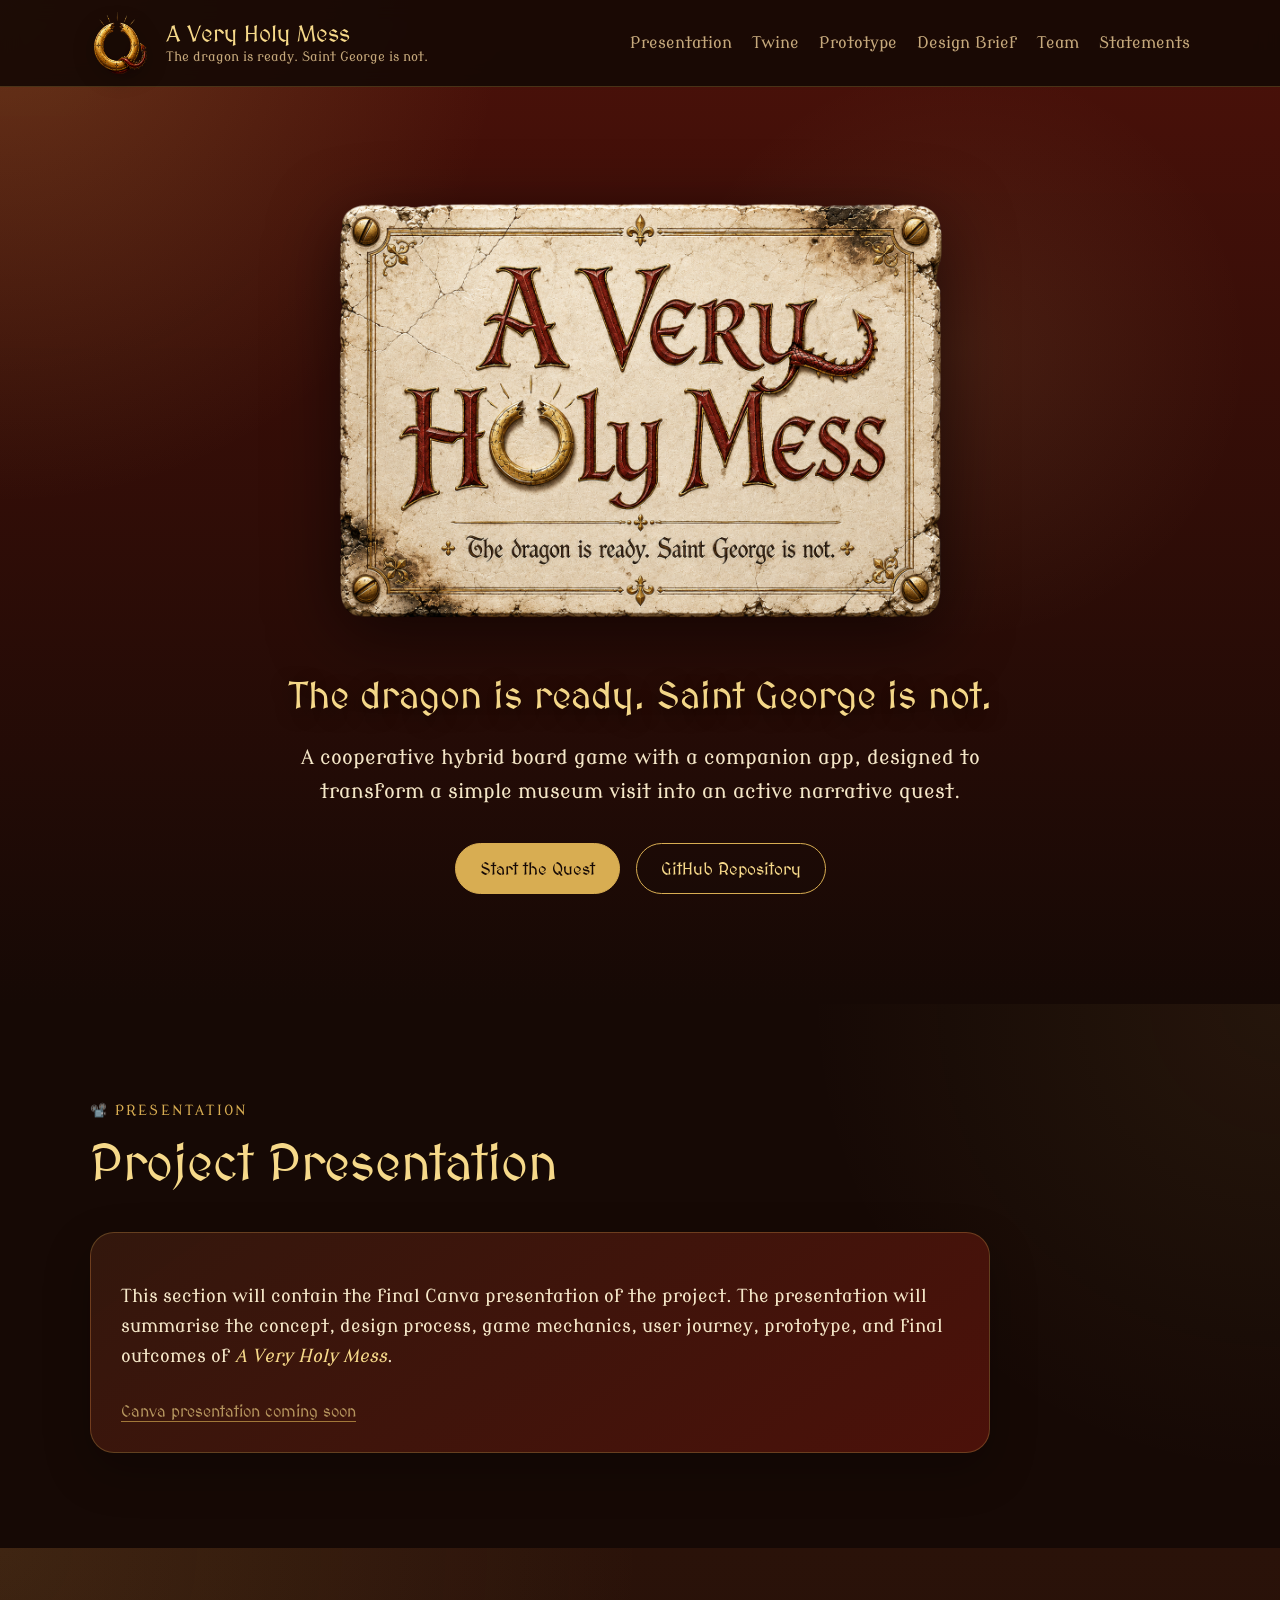
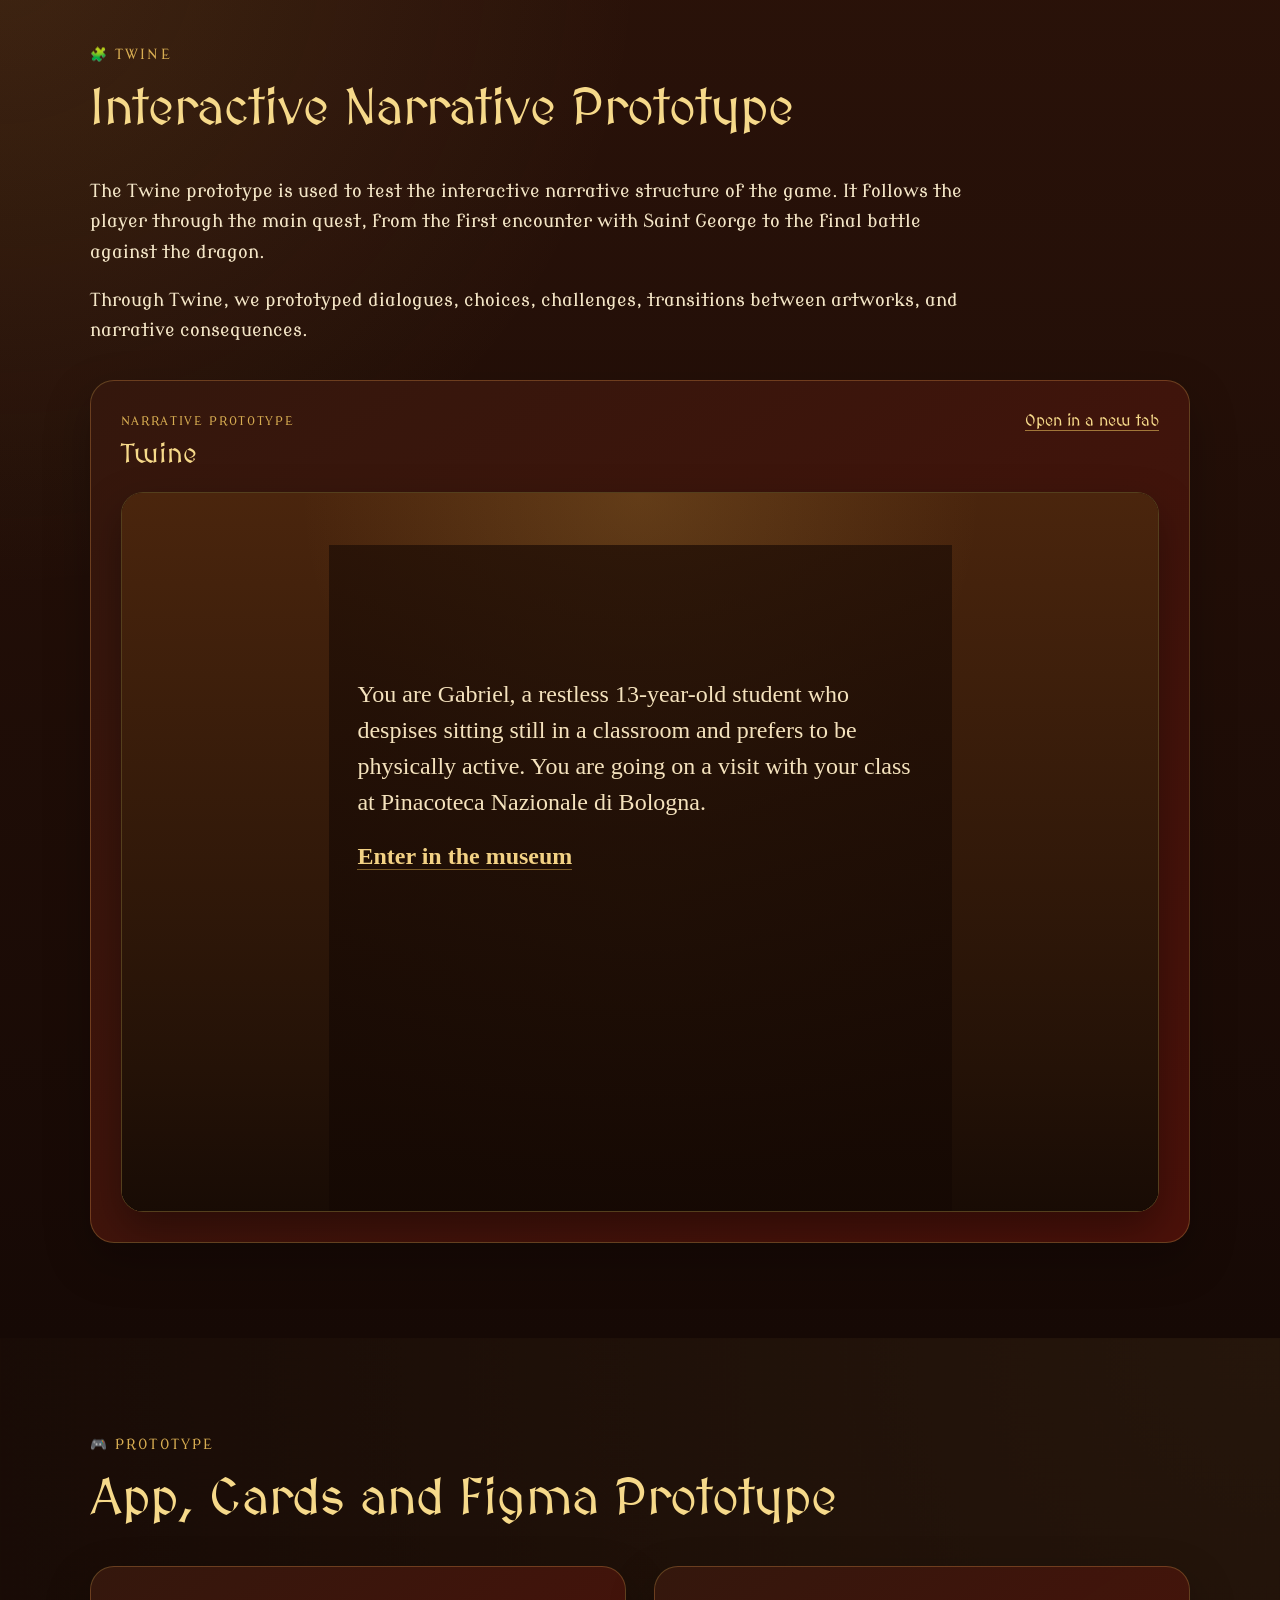
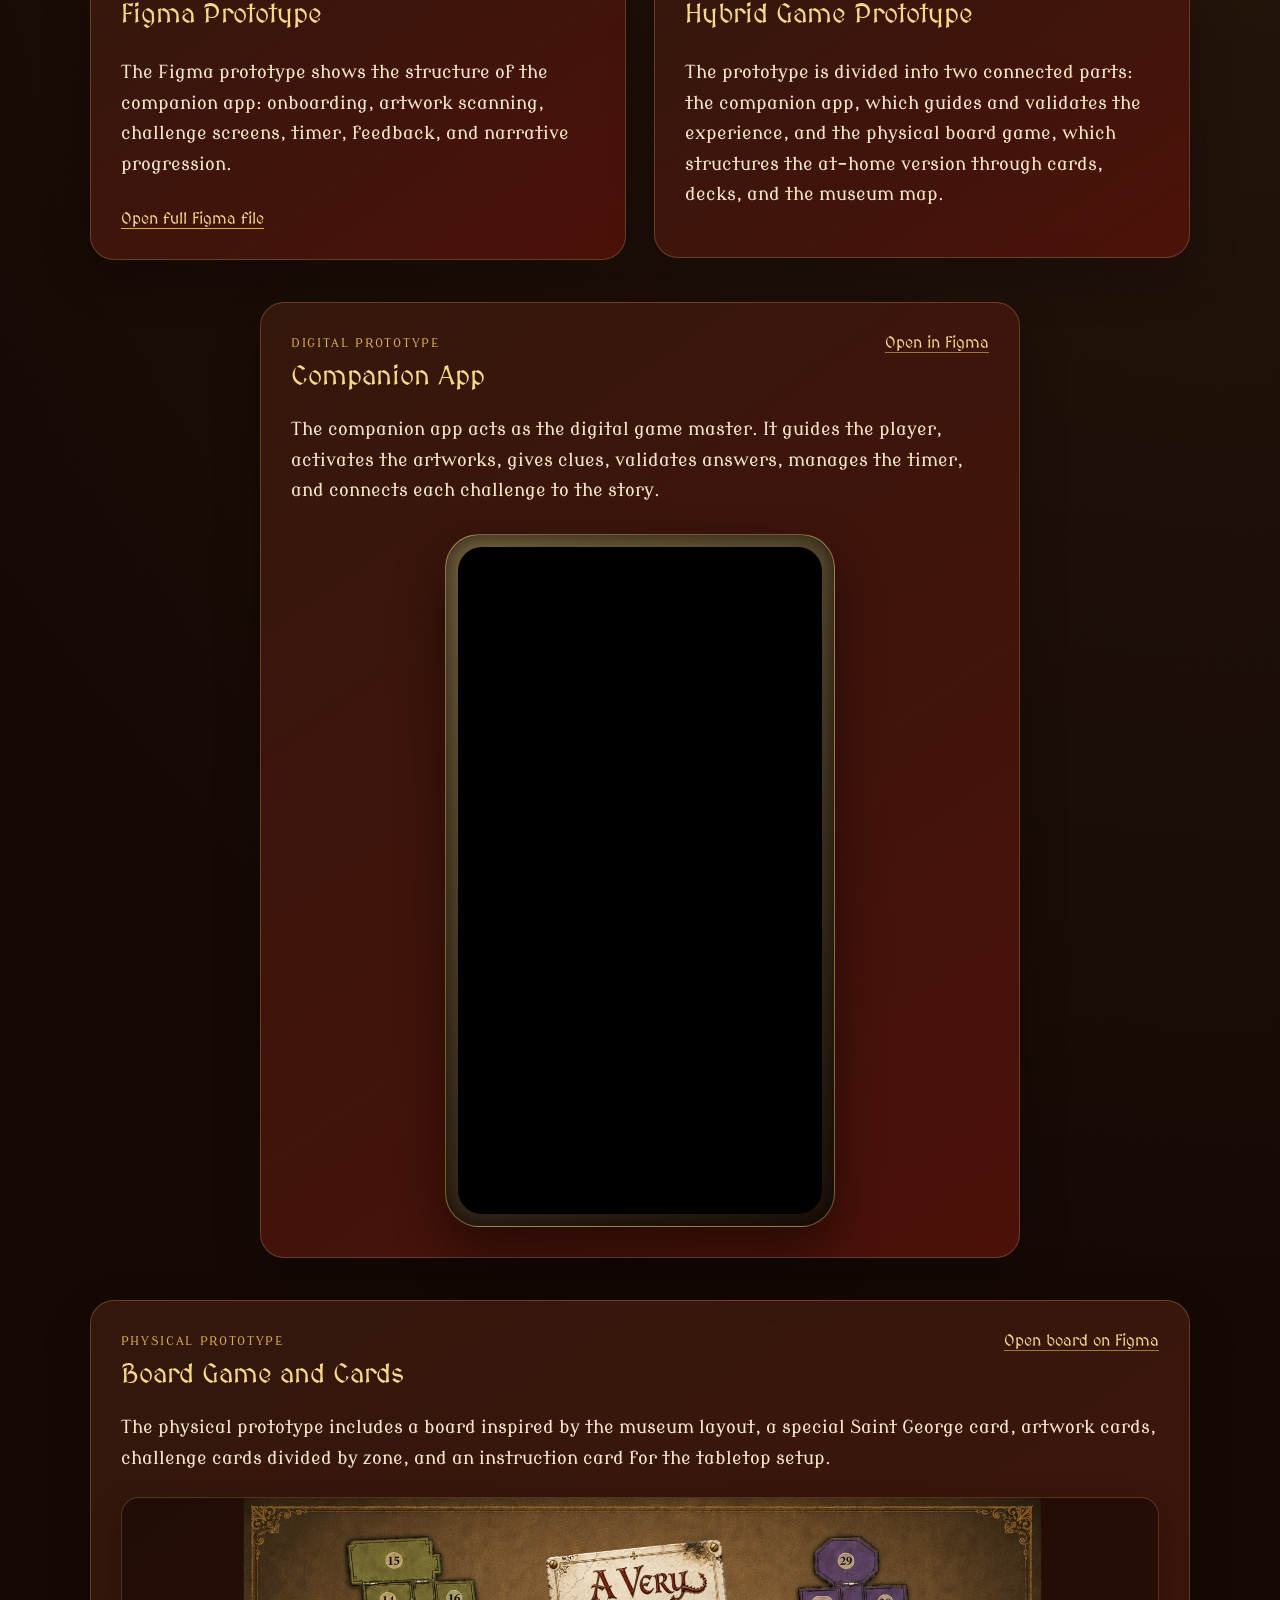
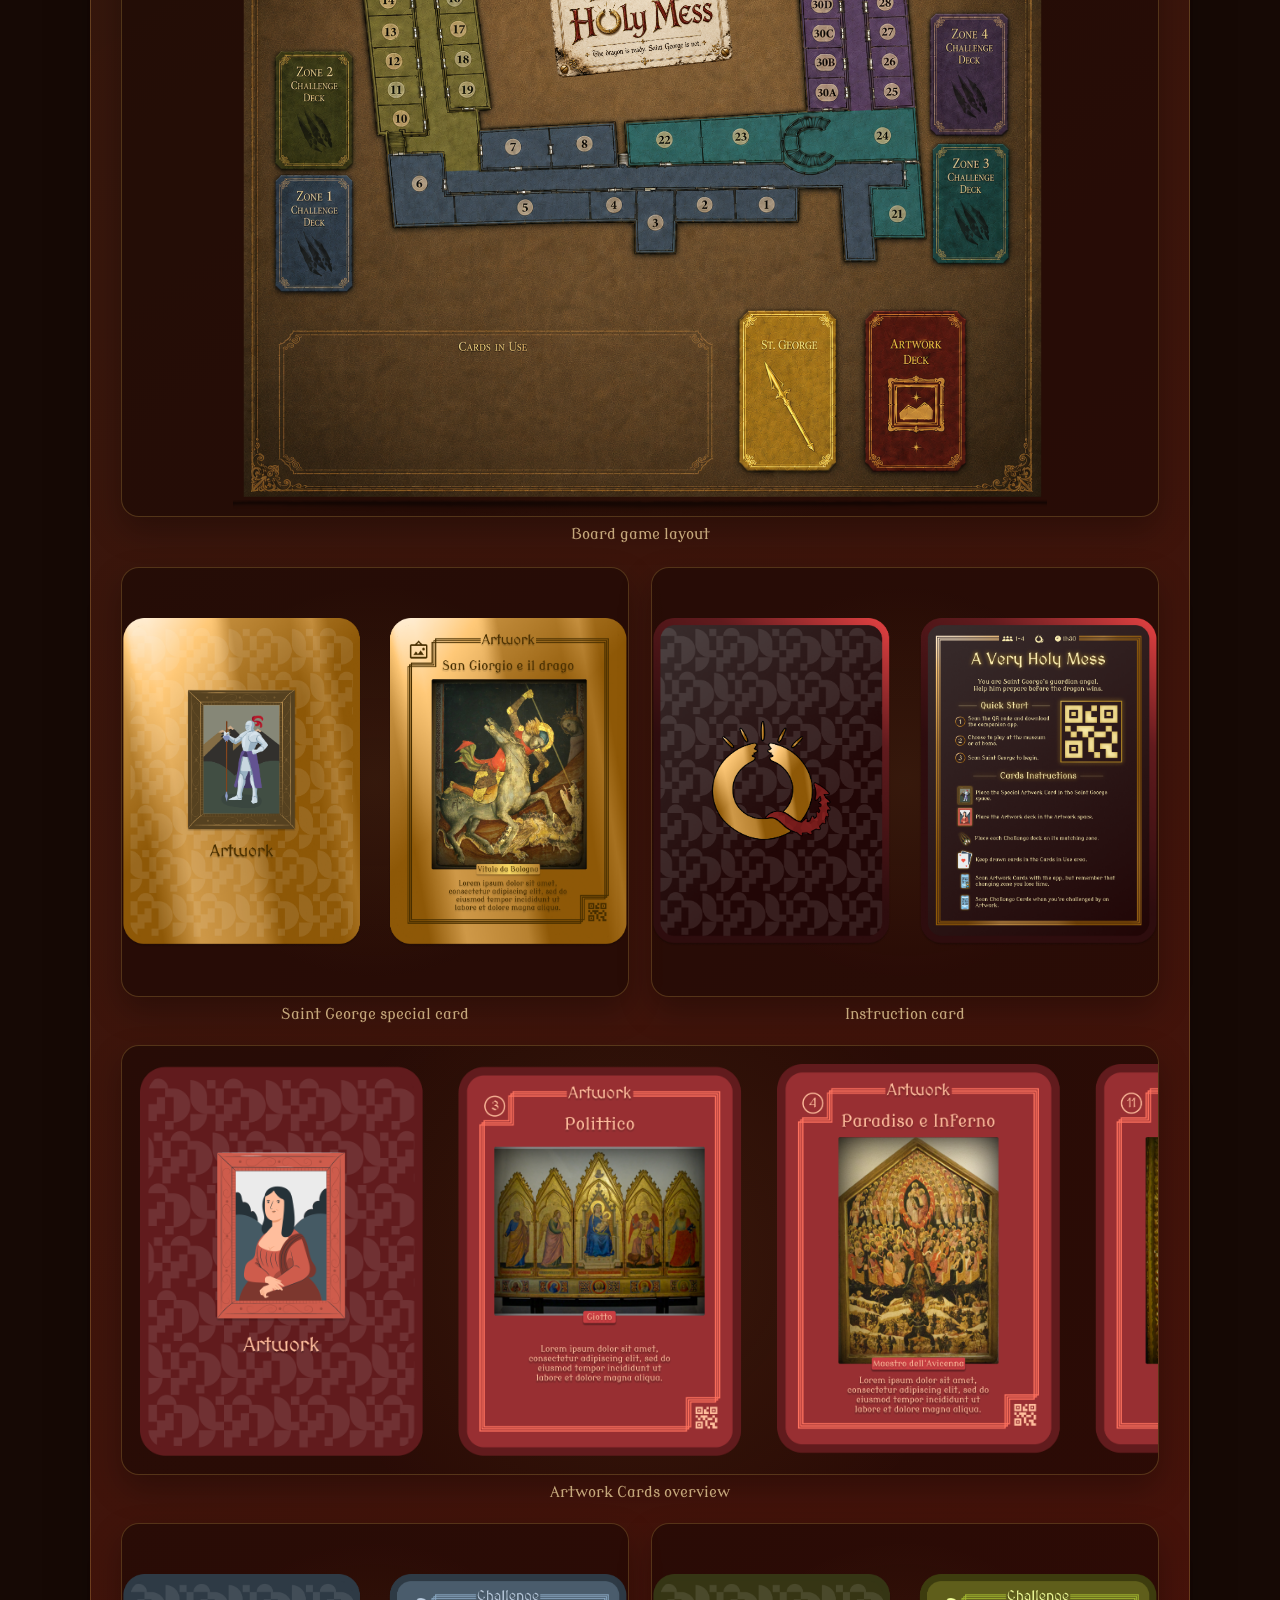
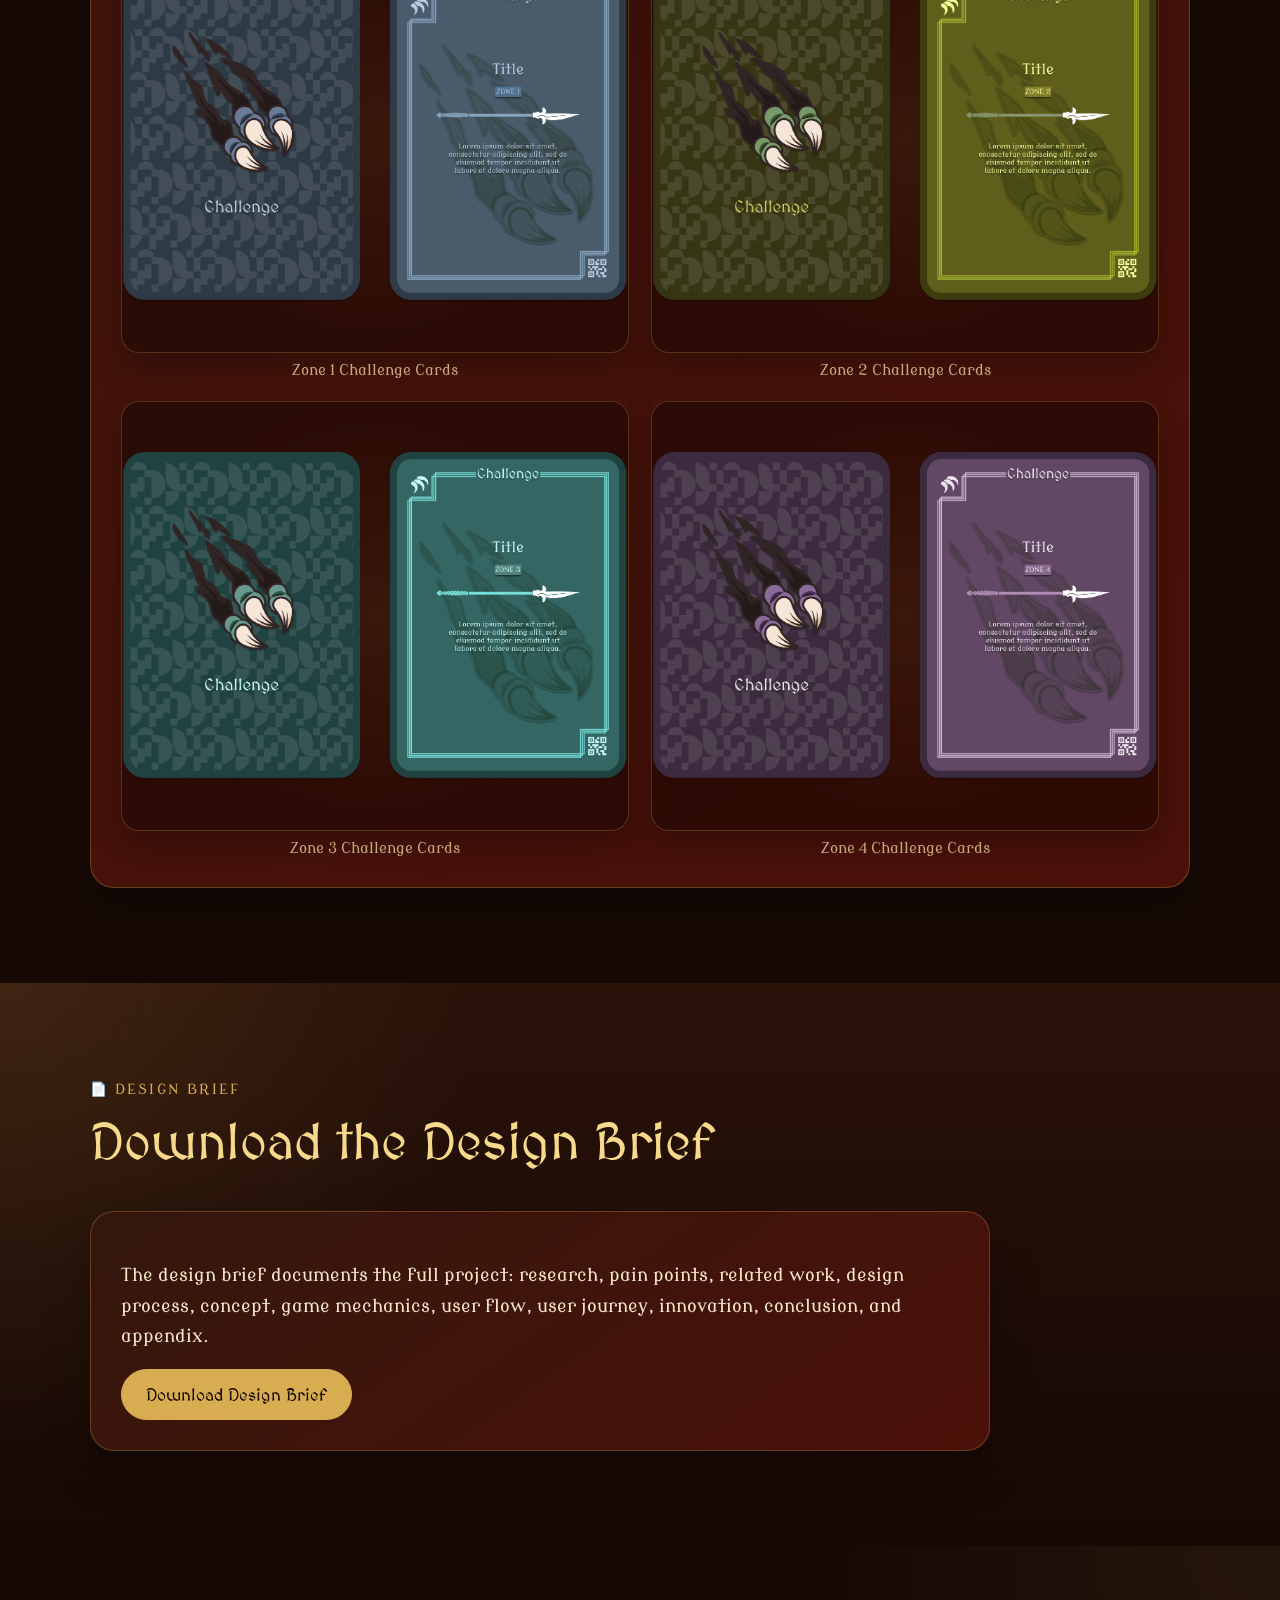
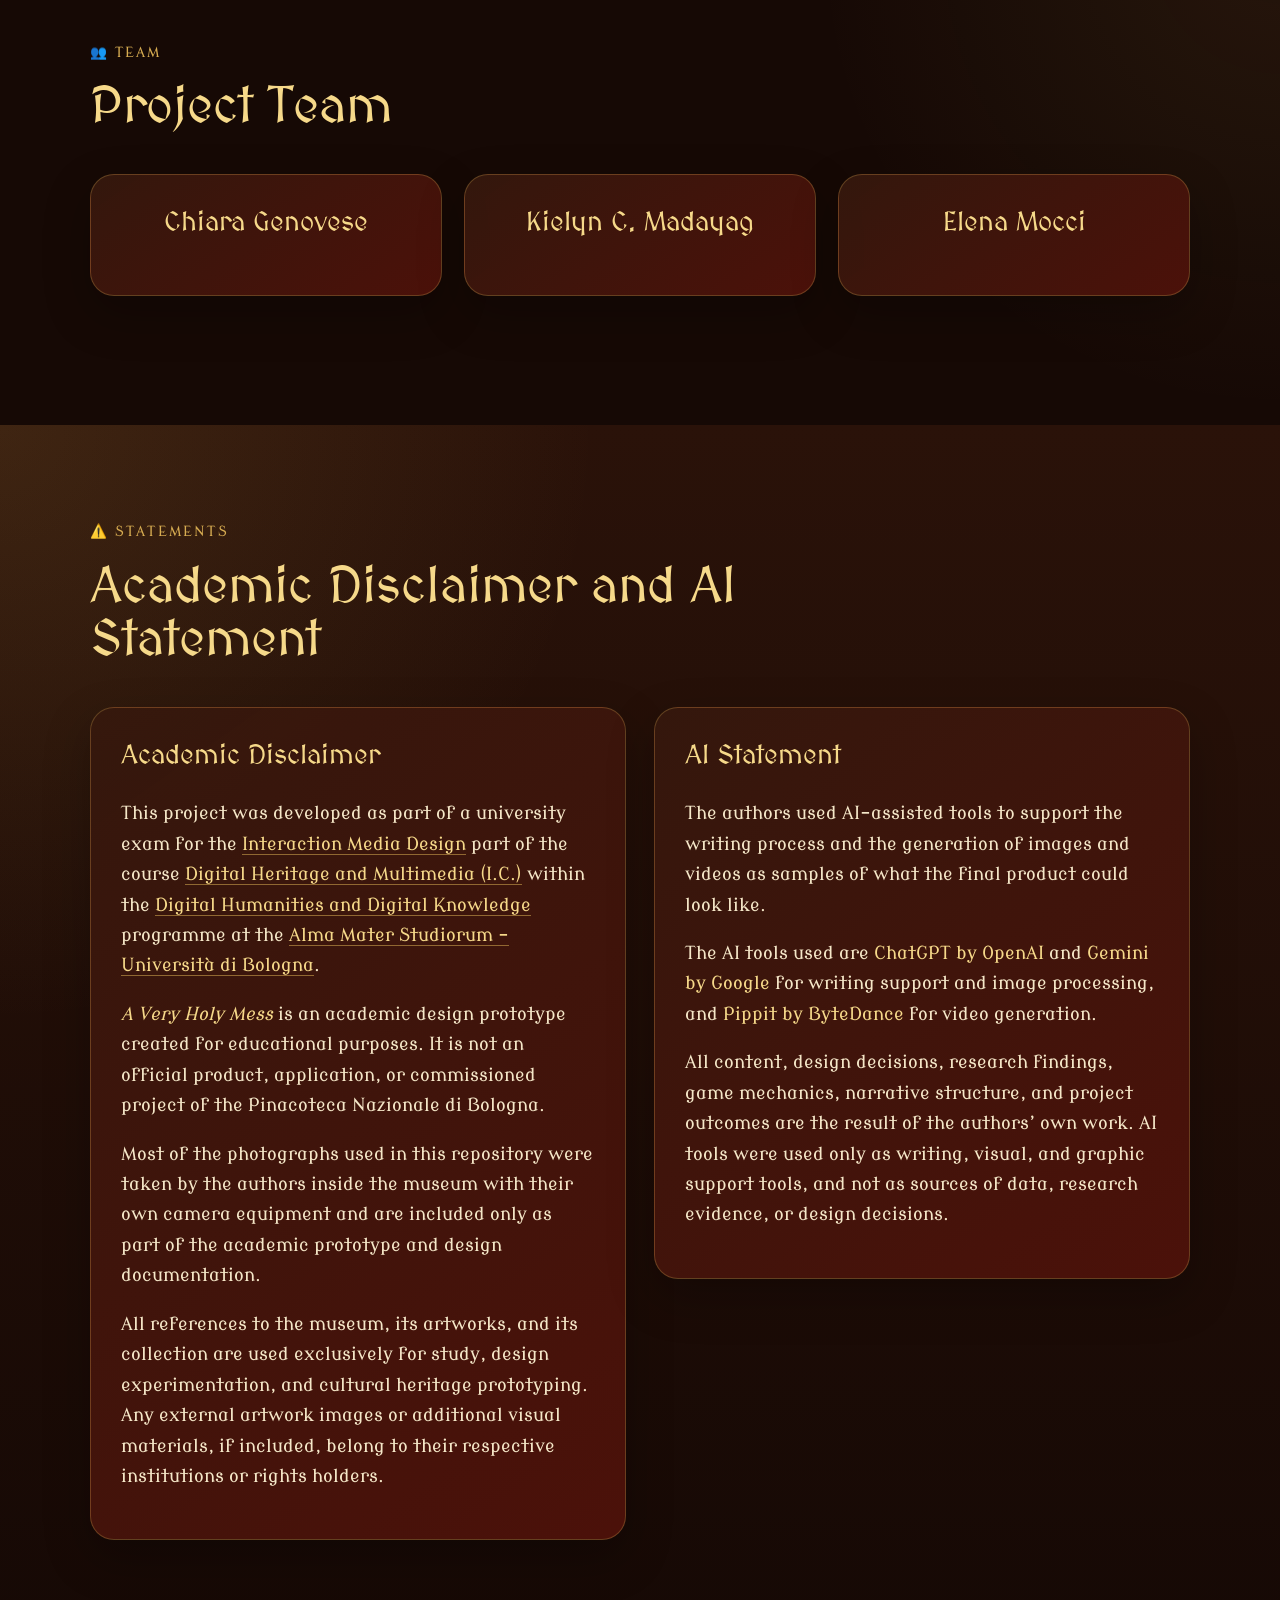
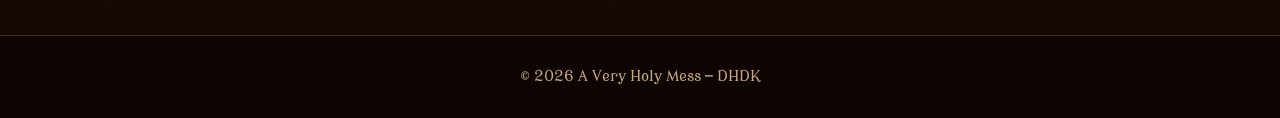
==== index.html @ b102e3c6 "changes" ====
<!DOCTYPE html>
<html lang="en">
<head>
  <meta charset="UTF-8" />
  <meta name="viewport" content="width=device-width, initial-scale=1.0" />

  <title>A Very Holy Mess</title>
  <meta
    name="description"
    content="A Very Holy Mess is a cooperative hybrid board game with a companion app for the Pinacoteca Nazionale di Bologna."
  />

  <!-- Favicon / meta icon -->
  <link rel="icon" href="assets/img/logo/favicon.svg" />
  <link rel="apple-touch-icon" href="assets/img/logo/favicon.svg" />

  <!-- Google Fonts -->
  <link rel="preconnect" href="https://fonts.googleapis.com" />
  <link rel="preconnect" href="https://fonts.gstatic.com" crossorigin />
  <link
    href="https://fonts.googleapis.com/css2?family=MedievalSharp&family=Modern+Antiqua&display=swap"
    rel="stylesheet"
  />

  <!-- CSS -->
  <link rel="stylesheet" href="assets/style.css" />
</head>

<body>
  <header class="navbar">
    <a href="#home" class="logo-link" aria-label="A Very Holy Mess home">
      <img
        src="assets/img/logo/favicon.svg"
        alt="A Very Holy Mess logo"
        class="navbar-logo-img"
      />

      <div class="logo-text">
        <span class="logo-title">A Very Holy Mess</span>
        <span class="logo-subtitle">The dragon is ready. Saint George is not.</span>
      </div>
    </a>

    <nav aria-label="Main navigation">
      <a href="#presentation">Presentation</a>
      <a href="#twine">Twine</a>
      <a href="#prototype">Prototype</a>
      <a href="#brief">Design Brief</a>
      <a href="#team">Team</a>
      <a href="#statements">Statements</a>
    </nav>
  </header>

  <main>
    <!-- HOME -->
    <section id="home" class="hero">
      <div class="hero-content">
        <h1 class="sr-only">A Very Holy Mess</h1>

        <img
          src="assets/img/logo/logo.svg"
          alt="A Very Holy Mess"
          class="hero-title-img"
        />

        <p class="hero-tagline">The dragon is ready. Saint George is not.</p>

        <p class="hero-description">
          A cooperative hybrid board game with a companion app, designed to transform
          a simple museum visit into an active narrative quest.
        </p>

        <div class="buttons">
          <a href="#presentation" class="button primary">Start the Quest</a>

          <a
            href="https://github.com/elemocc/A_Very_Holy_Mess"
            class="button secondary"
            target="_blank"
            rel="noopener noreferrer"
          >
            GitHub Repository
          </a>
        </div>
      </div>
    </section>

    <!-- PRESENTATION -->
    <section id="presentation" class="section">
      <div class="section-header">
        <p class="eyebrow">📽️ Presentation</p>
        <h2>Project Presentation</h2>
      </div>

      <div class="content-card large-card">
        <p>
          This section will contain the final Canva presentation of the project.
          The presentation will summarise the concept, design process, game mechanics,
          user journey, prototype, and final outcomes of <em>A Very Holy Mess</em>.
        </p>

        <a href="#" class="text-link disabled-link">
          Canva presentation coming soon
        </a>
      </div>
    </section>

    <!-- TWINE -->
    <section id="twine" class="section dark">
      <div class="section-header">
        <p class="eyebrow">🧩 Twine</p>
        <h2>Interactive Narrative Prototype</h2>
      </div>

      <div class="twine-intro">
        <p>
          The Twine prototype is used to test the interactive narrative structure
          of the game. It follows the player through the main quest, from the first
          encounter with Saint George to the final battle against the dragon.
        </p>

        <p>
          Through Twine, we prototyped dialogues, choices, challenges, transitions
          between artworks, and narrative consequences.
        </p>
      </div>

      <div class="content-card twine-preview-card">
        <div class="card-heading-row">
          <div>
            <p class="mini-label">Narrative prototype</p>
            <h3>Twine</h3>
          </div>

          <a
            href="twine/A%20Very%20Holy%20Mess.html"
            class="small-link"
            target="_blank"
            rel="noopener noreferrer"
          >
            Open in a new tab
          </a>
        </div>

        <div class="twine-frame">
          <iframe
            src="twine/A%20Very%20Holy%20Mess.html"
            title="A Very Holy Mess Twine prototype"
            loading="lazy"
          ></iframe>
        </div>
      </div>
    </section>

    <!-- PROTOTYPE -->
    <section id="prototype" class="section">
      <div class="section-header">
        <p class="eyebrow">🎮 Prototype</p>
        <h2>App, Cards and Figma Prototype</h2>
      </div>

      <div class="two-columns">
        <div class="content-card">
          <h3>Figma Prototype</h3>
          <p>
            The Figma prototype shows the structure of the companion app:
            onboarding, artwork scanning, challenge screens, timer, feedback, and
            narrative progression.
          </p>

          <a
            href="https://www.figma.com/design/aRE7YaU0RzDo039iRQk3bC/A-Very-Holy-Mess?node-id=4004-191&t=Hj4BrqSjDbsFIJf4-1"
            class="text-link"
            target="_blank"
            rel="noopener noreferrer"
          >
            Open full Figma file
          </a>
        </div>

        <div class="content-card">
          <h3>Hybrid Game Prototype</h3>
          <p>
            The prototype is divided into two connected parts: the companion app,
            which guides and validates the experience, and the physical board game,
            which structures the at-home version through cards, decks, and the museum map.
          </p>
        </div>
      </div>

      <div class="prototype-showcase">
        <!-- APP PROTOTYPE -->
        <article class="content-card figma-card app-prototype-card prototype-block">
          <div class="card-heading-row">
            <div>
              <p class="mini-label">Digital prototype</p>
              <h3>Companion App</h3>
            </div>

            <a
              href="https://www.figma.com/proto/aRE7YaU0RzDo039iRQk3bC/A-Very-Holy-Mess?node-id=16-4873&p=f&viewport=-105%2C471%2C0.11&scaling=scale-down&content-scaling=fixed&starting-point-node-id=16%3A4873&page-id=0%3A1"
              class="small-link"
              target="_blank"
              rel="noopener noreferrer"
            >
              Open in Figma
            </a>
          </div>

          <p>
            The companion app acts as the digital game master. It guides the player,
            activates the artworks, gives clues, validates answers, manages the timer,
            and connects each challenge to the story.
          </p>

          <div class="figma-phone-frame">
            <iframe
              src="https://embed.figma.com/proto/aRE7YaU0RzDo039iRQk3bC/A-Very-Holy-Mess?node-id=16-4873&p=f&viewport=-105%2C471%2C0.11&scaling=scale-down&content-scaling=fixed&starting-point-node-id=16%3A4873&page-id=0%3A1&embed-host=share"
              title="A Very Holy Mess companion app prototype"
              allowfullscreen
              loading="lazy"
            ></iframe>
          </div>
        </article>

        <!-- PHYSICAL PROTOTYPE -->
        <article class="content-card cards-showcase-card prototype-block">
          <div class="card-heading-row">
            <div>
              <p class="mini-label">Physical prototype</p>
              <h3>Board Game and Cards</h3>
            </div>

            <a
              href="https://www.figma.com/design/aRE7YaU0RzDo039iRQk3bC/A-Very-Holy-Mess?node-id=4004-191&t=Hj4BrqSjDbsFIJf4-1"
              class="small-link"
              target="_blank"
              rel="noopener noreferrer"
            >
              Open board on Figma
            </a>
          </div>

          <p>
            The physical prototype includes a board inspired by the museum layout,
            a special Saint George card, artwork cards, challenge cards divided by zone,
            and an instruction card for the tabletop setup.
          </p>

          <div class="cards-gallery">
            <figure class="board-preview">
              <img
                src="assets/img/prototype/Board.png"
                alt="A Very Holy Mess board game layout"
              />
              <figcaption>Board game layout</figcaption>
            </figure>

            <div class="prototype-card-grid">
              <figure class="prototype-card-item">
                <div class="prototype-card-frame">
                  <img
                    src="assets/img/prototype/st-george-card.png"
                    alt="Saint George special card"
                  />
                </div>
                <figcaption>Saint George special card</figcaption>
              </figure>

              <figure class="prototype-card-item">
                <div class="prototype-card-frame">
                  <img
                    src="assets/img/prototype/instructions-card.png"
                    alt="Instruction card"
                  />
                </div>
                <figcaption>Instruction card</figcaption>
              </figure>

              <figure class="prototype-card-item prototype-card-item-wide">
                <div class="prototype-card-frame prototype-card-frame-scroll">
                  <img
                    src="assets/img/prototype/artwork-cards.png"
                    alt="Artwork cards overview"
                  />
                </div>
                <figcaption>Artwork Cards overview</figcaption>
              </figure>

              <figure class="prototype-card-item">
                <div class="prototype-card-frame">
                  <img
                    src="assets/img/prototype/challenge-cards-zone-1.png"
                    alt="Zone 1 challenge cards"
                  />
                </div>
                <figcaption>Zone 1 Challenge Cards</figcaption>
              </figure>

              <figure class="prototype-card-item">
                <div class="prototype-card-frame">
                  <img
                    src="assets/img/prototype/challenge-cards-zone-2.png"
                    alt="Zone 2 challenge cards"
                  />
                </div>
                <figcaption>Zone 2 Challenge Cards</figcaption>
              </figure>

              <figure class="prototype-card-item">
                <div class="prototype-card-frame">
                  <img
                    src="assets/img/prototype/challenge-cards-zone-3.png"
                    alt="Zone 3 challenge cards"
                  />
                </div>
                <figcaption>Zone 3 Challenge Cards</figcaption>
              </figure>

              <figure class="prototype-card-item">
                <div class="prototype-card-frame">
                  <img
                    src="assets/img/prototype/challenge-cards-zone-4.png"
                    alt="Zone 4 challenge cards"
                  />
                </div>
                <figcaption>Zone 4 Challenge Cards</figcaption>
              </figure>
            </div>
          </div>
        </article>
      </div>
    </section>

    <!-- DESIGN BRIEF -->
    <section id="brief" class="section dark">
      <div class="section-header">
        <p class="eyebrow">📄 Design Brief</p>
        <h2>Download the Design Brief</h2>
      </div>

      <div class="content-card large-card">
        <p>
          The design brief documents the full project: research, pain points, related work,
          design process, concept, game mechanics, user flow, user journey, innovation,
          conclusion, and appendix.
        </p>

        <a
          href="assets/DesignBrief_Paper_Exam.pdf"
          class="button primary"
          download
        >
          Download Design Brief
        </a>
      </div>
    </section>

    <!-- TEAM -->
    <section id="team" class="section">
      <div class="section-header">
        <p class="eyebrow">👥 Team</p>
        <h2>Project Team</h2>
      </div>

      <div class="team-grid">
        <article class="team-card">
          <h3>Chiara Genovese</h3>
        </article>

        <article class="team-card">
          <h3>Kielyn C. Madayag</h3>
        </article>

        <article class="team-card">
          <h3>Elena Mocci</h3>
        </article>
      </div>
    </section>

    <!-- AI STATEMENT + DISCLAIMER -->
    <section id="statements" class="section dark">
      <div class="section-header">
        <p class="eyebrow">⚠️ Statements</p>
        <h2>Academic Disclaimer and AI Statement</h2>
      </div>

      <div class="two-columns">
        <div class="content-card">
          <h3>Academic Disclaimer</h3>

          <p>
            This project was developed as part of a university exam for the
            <a href="https://www.unibo.it/it/studiare/insegnamenti-competenze-trasversali-moocs/insegnamenti/insegnamento/2025/533993" target="_blank" rel="noopener noreferrer">Interaction Media Design</a>
            part of the course
            <a href="https://www.unibo.it/en/study/course-units-transferable-skills-moocs/course-unit-catalogue?codiceMateria=B5059&annoAccademico=2025&codiceCorso=6736&single=True&search=True" target="_blank" rel="noopener noreferrer">Digital Heritage and Multimedia (I.C.)</a>
            within the
            <a href="https://corsi.unibo.it/2cycle/DigitalHumanitiesKnowledge/index.html" target="_blank" rel="noopener noreferrer">Digital Humanities and Digital Knowledge</a>
            programme at the
            <a href="https://www.unibo.it/it" target="_blank" rel="noopener noreferrer">Alma Mater Studiorum – Università di Bologna</a>.
          </p>

          <p>
            <em>A Very Holy Mess</em> is an academic design prototype created for
            educational purposes. It is not an official product, application,
            or commissioned project of the Pinacoteca Nazionale di Bologna.
          </p>

          <p>
            Most of the photographs used in this repository were taken by the authors
            inside the museum with their own camera equipment and are included only as
            part of the academic prototype and design documentation.
          </p>

          <p>
            All references to the museum, its artworks, and its collection are used
            exclusively for study, design experimentation, and cultural heritage
            prototyping. Any external artwork images or additional visual materials,
            if included, belong to their respective institutions or rights holders.
          </p>
        </div>

        <div class="content-card">
          <h3>AI Statement</h3>

          <p>
            The authors used AI-assisted tools to support the writing process and the
            generation of images and videos as samples of what the final product could
            look like.
          </p>

          <p>
            The AI tools used are <strong>ChatGPT by OpenAI</strong> and
            <strong>Gemini by Google</strong> for writing support and image processing,
            and <strong>Pippit by ByteDance</strong> for video generation.
          </p>

          <p>
            All content, design decisions, research findings, game mechanics, narrative
            structure, and project outcomes are the result of the authors’ own work.
            AI tools were used only as writing, visual, and graphic support tools, and
            not as sources of data, research evidence, or design decisions.
          </p>
        </div>
      </div>
    </section>
  </main>

  <footer>
    <p>
      © 2026 A Very Holy Mess — DHDK
    </p>
  </footer>
</body>
</html>
---- assets/style.css ----
:root {
  --bg-dark: #160905;
  --bg-mid: #2a1209;
  --bg-card: #35180d;
  --red-dark: #4f120a;
  --gold: #d8ad52;
  --gold-light: #f6d98a;
  --cream: #f5e7c8;
  --muted: #c6a97c;

  --font-title: "MedievalSharp", Georgia, serif;
  --font-body: "Modern Antiqua", Georgia, serif;
}

* {
  box-sizing: border-box;
}

html {
  scroll-behavior: smooth;
  scroll-padding-top: 110px;
}

body {
  margin: 0;
  background: var(--bg-dark);
  color: var(--cream);
  font-family: var(--font-body);
}

body::before {
  content: "";
  position: fixed;
  inset: 0;
  pointer-events: none;
  z-index: -1;
  background:
    radial-gradient(circle at top left, rgba(216, 173, 82, 0.12), transparent 32%),
    radial-gradient(circle at bottom right, rgba(79, 18, 10, 0.45), transparent 38%),
    var(--bg-dark);
}

a {
  color: inherit;
}

img {
  max-width: 100%;
}

::selection {
  background: var(--gold);
  color: var(--bg-dark);
}

/* ACCESSIBILITY */

.sr-only {
  position: absolute;
  width: 1px;
  height: 1px;
  padding: 0;
  margin: -1px;
  overflow: hidden;
  clip: rect(0, 0, 0, 0);
  white-space: nowrap;
  border: 0;
}

/* HEADER */

.navbar {
  position: fixed;
  top: 0;
  z-index: 100;
  width: 100%;
  padding: 12px 7%;
  display: flex;
  align-items: center;
  justify-content: space-between;
  gap: 28px;
  background: rgba(22, 9, 5, 0.92);
  backdrop-filter: blur(10px);
  border-bottom: 1px solid rgba(216, 173, 82, 0.25);
}

.logo-link {
  display: flex;
  align-items: center;
  gap: 14px;
  text-decoration: none;
  color: var(--gold-light);
  min-width: 0;
}

.navbar-logo-img {
  width: 62px;
  height: 62px;
  object-fit: contain;
  flex-shrink: 0;
  filter: drop-shadow(0 4px 10px rgba(0, 0, 0, 0.35));
}

.logo-text {
  display: flex;
  flex-direction: column;
  line-height: 1.05;
  min-width: 0;
}

.logo-title {
  font-family: var(--font-title);
  font-size: 1.45rem;
  color: var(--gold-light);
  white-space: nowrap;
}

.logo-subtitle {
  font-family: var(--font-body);
  font-size: 0.82rem;
  color: var(--muted);
  margin-top: 3px;
  white-space: nowrap;
}

nav {
  display: flex;
  align-items: center;
  gap: 20px;
  flex-wrap: wrap;
  justify-content: flex-end;
}

nav a {
  color: var(--muted);
  text-decoration: none;
  font-size: 1rem;
  transition: color 0.2s ease, text-shadow 0.2s ease;
}

nav a:hover {
  color: var(--gold-light);
  text-shadow: 0 0 10px rgba(246, 217, 138, 0.35);
}

/* HERO */

.hero {
  min-height: 100vh;
  padding: 165px 7% 110px;
  display: flex;
  align-items: center;
  justify-content: center;
  text-align: center;
  background:
    radial-gradient(circle at top left, rgba(216, 173, 82, 0.22), transparent 31%),
    radial-gradient(circle at 75% 35%, rgba(246, 217, 138, 0.08), transparent 25%),
    linear-gradient(180deg, rgba(79, 18, 10, 0.95), rgba(22, 9, 5, 1));
}

.hero-content {
  width: 100%;
  max-width: 1100px;
  margin: 0 auto;
  text-align: center;
}

.hero-title-img {
  display: block;
  width: min(650px, 100%);
  height: auto;
  margin: 0 auto 22px;
  filter: drop-shadow(0 16px 34px rgba(0, 0, 0, 0.55));
}

.hero-tagline {
  max-width: 1100px;
  margin: 0 auto 24px;
  font-family: var(--font-title);
  color: var(--gold-light);
  font-size: clamp(1.6rem, 3vw, 2.65rem);
  line-height: 1.1;
  text-align: center;
  text-wrap: balance;
  text-shadow: 0 5px 18px rgba(0, 0, 0, 0.55);
}

.hero-description {
  max-width: 760px;
  margin-left: auto;
  margin-right: auto;
  font-size: 1.25rem;
  text-align: center;
}

/* TYPOGRAPHY */

.eyebrow {
  margin: 0 0 14px;
  color: var(--gold);
  text-transform: uppercase;
  letter-spacing: 0.16em;
  font-size: 0.85rem;
  font-family: var(--font-body);
}

h1,
h2,
h3 {
  font-family: var(--font-title);
  color: var(--gold-light);
  font-weight: normal;
}

h2 {
  margin: 14px 0 24px;
  font-size: clamp(2rem, 4vw, 3.4rem);
  line-height: 1.05;
}

h3 {
  margin-top: 0;
  font-size: 1.7rem;
}

p {
  font-size: 1.12rem;
  line-height: 1.7;
}

strong {
  color: var(--gold-light);
  font-weight: normal;
}

em {
  color: var(--gold-light);
}

/* LINKS */

.text-link {
  display: inline-block;
  margin-top: 12px;
  color: var(--gold-light);
  font-family: var(--font-title);
  text-decoration: none;
  border-bottom: 1px solid var(--gold);
}

.text-link:hover {
  color: white;
}

.disabled-link {
  opacity: 0.65;
  cursor: not-allowed;
}

/* BUTTONS */

.buttons {
  display: flex;
  flex-wrap: wrap;
  justify-content: center;
  gap: 16px;
  margin-top: 34px;
}

.button {
  display: inline-block;
  padding: 14px 24px;
  border-radius: 999px;
  border: 1px solid var(--gold);
  text-decoration: none;
  font-family: var(--font-title);
  font-size: 1.05rem;
  transition: transform 0.2s ease, box-shadow 0.2s ease, background 0.2s ease;
}

.button.primary {
  background: var(--gold);
  color: #160905;
}

.button.secondary {
  color: var(--gold-light);
  background: rgba(22, 9, 5, 0.25);
}

.button:hover {
  transform: translateY(-2px);
  box-shadow: 0 10px 25px rgba(0, 0, 0, 0.35);
}

.button.primary:hover {
  background: var(--gold-light);
}

/* SECTIONS */

.section {
  padding: 95px 7%;
  background:
    radial-gradient(circle at top right, rgba(216, 173, 82, 0.08), transparent 34%),
    var(--bg-dark);
}

.section.dark {
  background:
    radial-gradient(circle at top left, rgba(216, 173, 82, 0.12), transparent 34%),
    linear-gradient(180deg, var(--bg-mid), var(--bg-dark));
}

.section-header {
  max-width: 850px;
  margin-bottom: 42px;
}

.two-columns {
  display: grid;
  grid-template-columns: 1fr 1fr;
  gap: 28px;
  align-items: start;
}

/* CARDS */

.content-card,
.team-card {
  background:
    linear-gradient(145deg, rgba(53, 24, 13, 0.96), rgba(79, 18, 10, 0.94));
  border: 1px solid rgba(216, 173, 82, 0.28);
  border-radius: 24px;
  padding: 30px;
  box-shadow: 0 18px 46px rgba(0, 0, 0, 0.25);
}

.large-card {
  max-width: 900px;
}

/* SHARED CARD HEADER */

.card-heading-row {
  display: flex;
  justify-content: space-between;
  gap: 20px;
  align-items: flex-start;
  margin-bottom: 22px;
}

.card-heading-row h3 {
  margin-bottom: 0;
}

.mini-label {
  margin: 0 0 6px;
  color: var(--gold);
  text-transform: uppercase;
  letter-spacing: 0.14em;
  font-size: 0.75rem;
}

.small-link {
  flex-shrink: 0;
  color: var(--gold-light);
  font-family: var(--font-title);
  text-decoration: none;
  border-bottom: 1px solid rgba(216, 173, 82, 0.65);
}

.small-link:hover {
  color: white;
}

/* TWINE EMBED */

.twine-intro {
  max-width: 900px;
  margin-bottom: 34px;
}

.twine-preview-card {
  width: 100%;
  max-width: 1180px;
  margin: 0 auto;
  overflow: hidden;
}

.twine-frame {
  width: 100%;
  height: 720px;
  margin-top: 22px;
  overflow: hidden;
  border-radius: 22px;
  border: 1px solid rgba(216, 173, 82, 0.35);
  background: #0e0402;
  box-shadow:
    0 18px 42px rgba(0, 0, 0, 0.35),
    inset 0 0 28px rgba(0, 0, 0, 0.65);
}

.twine-frame iframe {
  width: 100%;
  height: 100%;
  display: block;
  border: 0;
  background: #000;
}

/* PROTOTYPE SHOWCASE */

.prototype-showcase {
  display: grid;
  gap: 42px;
  margin-top: 42px;
}

.prototype-block {
  width: 100%;
}

.app-prototype-card {
  max-width: 760px;
  margin: 0 auto;
}

.cards-showcase-card {
  max-width: 1180px;
  margin: 0 auto;
}

/* FIGMA APP EMBED */

.figma-phone-frame {
  width: min(100%, 390px);
  aspect-ratio: 9 / 16;
  margin: 28px auto 0;
  padding: 12px;
  border-radius: 34px;
  background:
    linear-gradient(145deg, rgba(246, 217, 138, 0.45), rgba(216, 173, 82, 0.08)),
    #0e0402;
  border: 1px solid rgba(216, 173, 82, 0.45);
  box-shadow:
    0 22px 50px rgba(0, 0, 0, 0.45),
    inset 0 0 22px rgba(0, 0, 0, 0.7);
}

.figma-phone-frame iframe {
  width: 100%;
  height: 100%;
  display: block;
  border: 0;
  border-radius: 24px;
  background: #000;
}

/* PHYSICAL PROTOTYPE GALLERY */

.cards-gallery {
  display: grid;
  gap: 24px;
  margin-top: 24px;
}

.cards-gallery figure {
  margin: 0;
}

.cards-gallery figcaption {
  margin-top: 9px;
  color: var(--muted);
  font-size: 0.95rem;
  text-align: center;
}

.board-preview img {
  width: 100%;
  max-height: 620px;
  object-fit: contain;
  display: block;
  border-radius: 18px;
  border: 1px solid rgba(216, 173, 82, 0.25);
  background:
    radial-gradient(circle at center, rgba(216, 173, 82, 0.08), transparent 60%),
    rgba(14, 4, 2, 0.45);
  box-shadow: 0 14px 32px rgba(0, 0, 0, 0.28);
}

.prototype-card-grid {
  display: grid;
  grid-template-columns: repeat(2, 1fr);
  gap: 22px;
}

.prototype-card-item {
  margin: 0;
}

.prototype-card-item-wide {
  grid-column: 1 / -1;
}

.prototype-card-frame {
  height: 430px;
  display: flex;
  align-items: center;
  justify-content: center;
  overflow: hidden;
  border-radius: 18px;
  border: 1px solid rgba(216, 173, 82, 0.25);
  background:
    radial-gradient(circle at center, rgba(216, 173, 82, 0.08), transparent 60%),
    rgba(14, 4, 2, 0.45);
  box-shadow: 0 14px 32px rgba(0, 0, 0, 0.28);
}

.prototype-card-frame img {
  width: 100%;
  height: 100%;
  object-fit: contain;
  display: block;
  border: 0;
  border-radius: 0;
  background: transparent;
  box-shadow: none;
}

.prototype-card-frame-scroll {
  height: 430px;
  justify-content: flex-start;
  align-items: center;
  overflow-x: auto;
  overflow-y: hidden;
  padding: 18px;
  scrollbar-color: var(--gold) rgba(22, 9, 5, 0.5);
}

.prototype-card-frame-scroll img {
  width: auto;
  max-width: none;
  min-width: auto;
  height: 100%;
  object-fit: contain;
  flex-shrink: 0;
}

/* TEAM */

.team-grid {
  display: grid;
  grid-template-columns: repeat(3, 1fr);
  gap: 22px;
  margin-bottom: 34px;
}

.team-card {
  text-align: center;
}

.centered {
  text-align: center;
  max-width: 850px;
  margin: 0 auto;
}

/* STATEMENTS */

#statements a {
  color: var(--gold-light);
  text-decoration: none;
  border-bottom: 1px solid rgba(216, 173, 82, 0.55);
}

#statements a:hover {
  color: white;
}

/* FOOTER */

footer {
  padding: 28px 7%;
  text-align: center;
  background: #0e0402;
  border-top: 1px solid rgba(216, 173, 82, 0.25);
}

footer p {
  margin: 0;
  color: var(--muted);
  font-size: 0.95rem;
}

/* RESPONSIVE */

@media (max-width: 1100px) {
  .navbar {
    padding-inline: 5%;
  }

  nav {
    gap: 14px;
  }

  nav a {
    font-size: 0.95rem;
  }

  .logo-title {
    font-size: 1.3rem;
  }

  .logo-subtitle {
    font-size: 0.76rem;
  }

  .cards-showcase-card {
    max-width: 100%;
  }
}

@media (max-width: 900px) {
  html {
    scroll-padding-top: 20px;
  }

  .navbar {
    position: static;
    flex-direction: column;
    align-items: center;
    padding: 16px 7%;
  }

  .logo-link {
    justify-content: center;
  }

  .navbar-logo-img {
    width: 58px;
    height: 58px;
  }

  .logo-title {
    font-size: 1.35rem;
    text-align: center;
  }

  .logo-subtitle {
    font-size: 0.78rem;
    white-space: normal;
    text-align: center;
  }

  nav {
    justify-content: center;
  }

  .hero {
    padding-top: 90px;
    padding-bottom: 90px;
  }

  .hero-title-img {
    width: min(430px, 90vw);
  }

  .hero-tagline {
    margin-left: auto;
    margin-right: auto;
  }

  .hero-description {
    margin-left: auto;
    margin-right: auto;
  }

  .two-columns,
  .team-grid {
    grid-template-columns: 1fr;
  }

  .section {
    padding: 78px 7%;
  }

  .card-heading-row {
    flex-direction: column;
  }

  .twine-frame {
    height: 620px;
  }

  .figma-phone-frame {
    width: min(100%, 360px);
  }

  .prototype-card-grid {
    grid-template-columns: 1fr;
  }

  .prototype-card-item-wide {
    grid-column: auto;
  }

  .prototype-card-frame {
    height: 380px;
  }

  .prototype-card-frame-scroll {
    height: 380px;
  }
}

@media (max-width: 520px) {
  .navbar {
    gap: 18px;
  }

  nav {
    gap: 10px 14px;
  }

  nav a {
    font-size: 0.9rem;
  }

  .hero-title-img {
    width: min(360px, 92vw);
  }

  .hero-tagline {
    font-size: 1.55rem;
  }

  .hero-description {
    font-size: 1.12rem;
  }

  h2 {
    font-size: 2.1rem;
  }

  .content-card,
  .team-card {
    padding: 24px;
  }

  .twine-frame {
    height: 560px;
  }

  .prototype-card-frame {
    height: 330px;
  }

  .prototype-card-frame-scroll {
    height: 330px;
  }
}
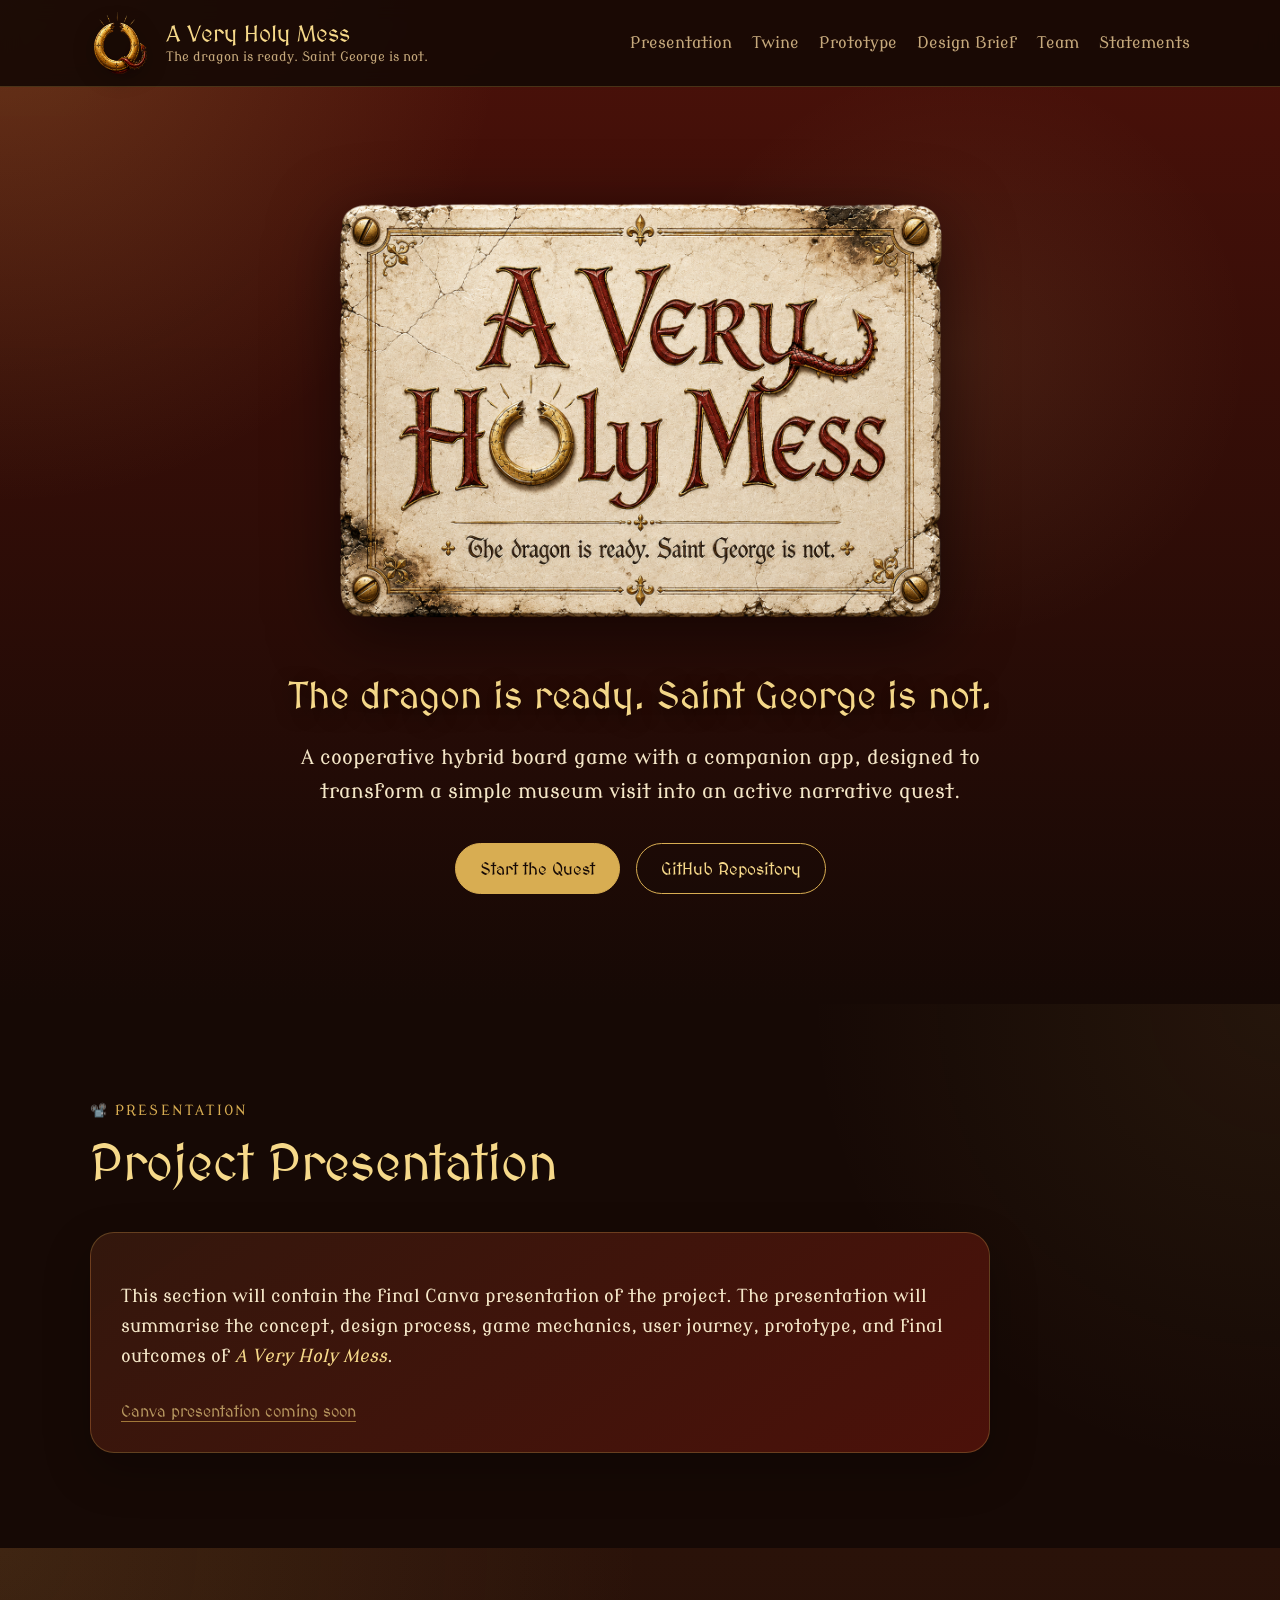
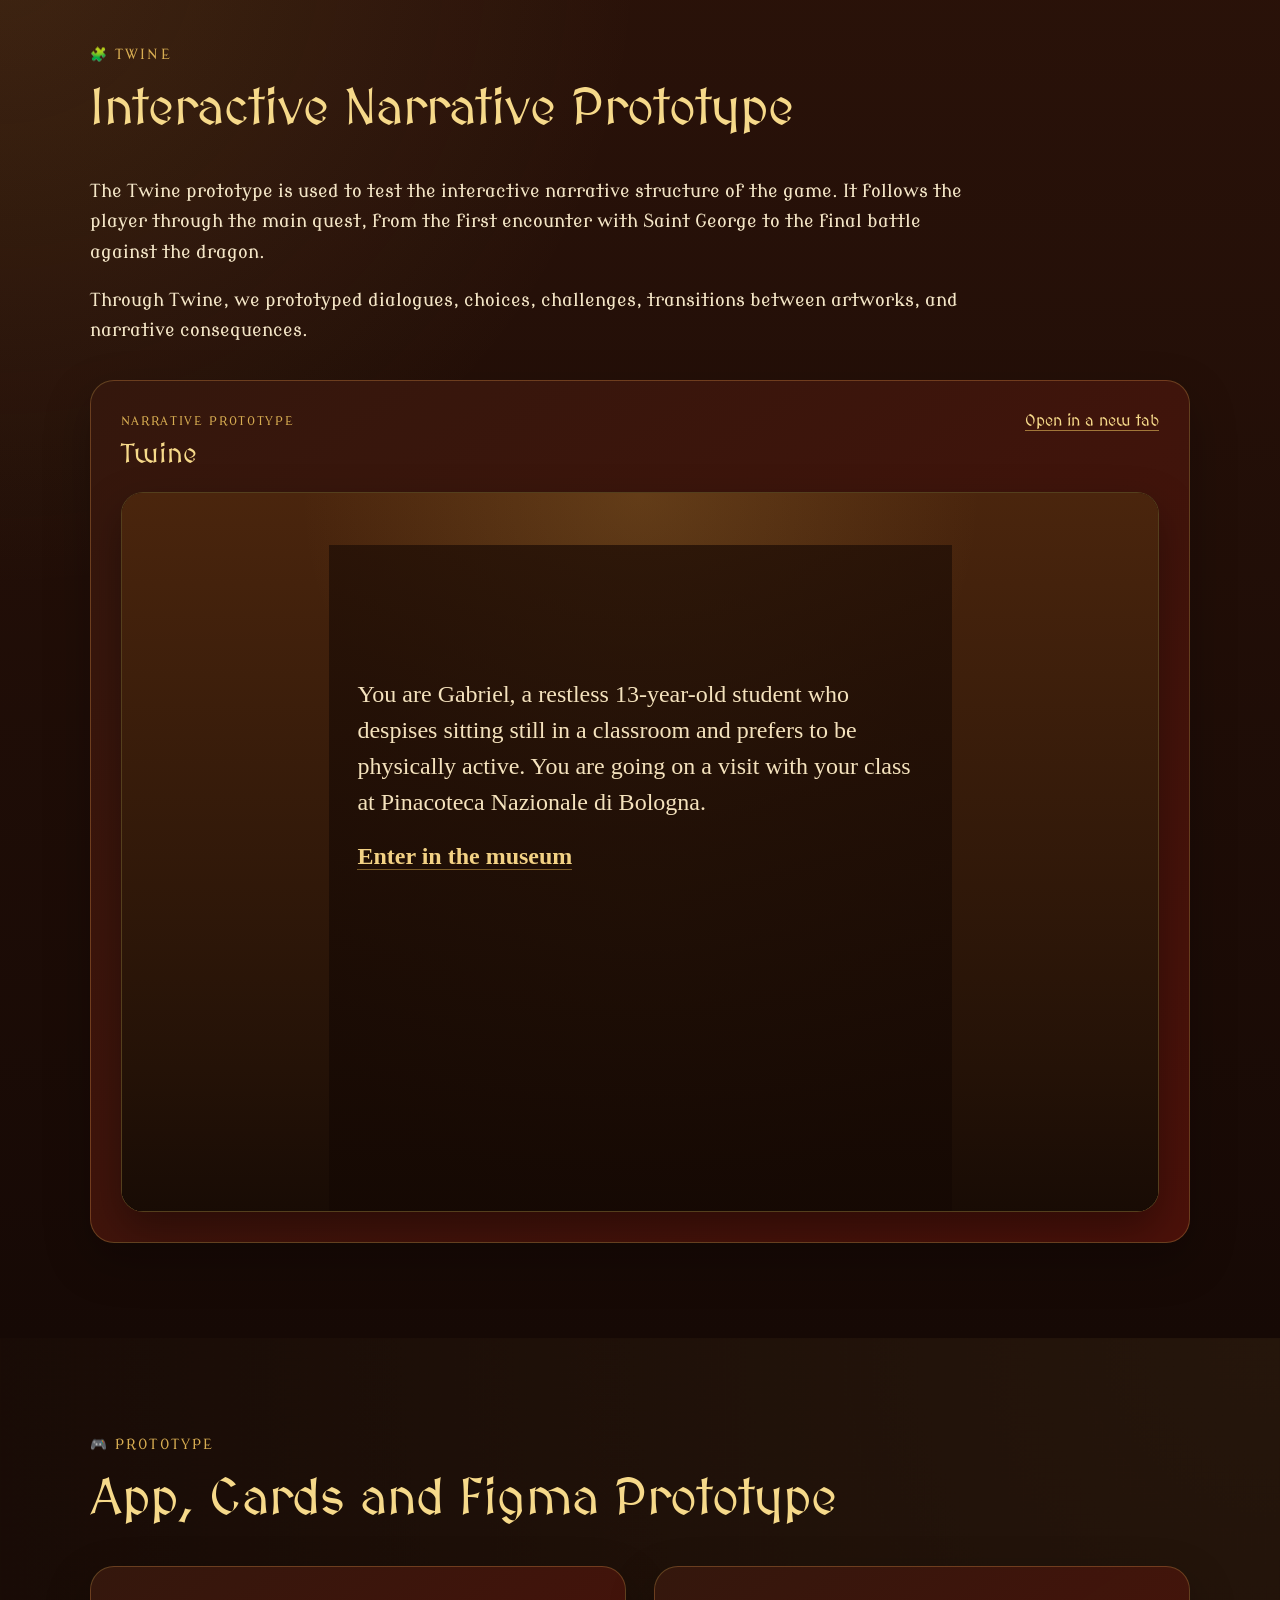
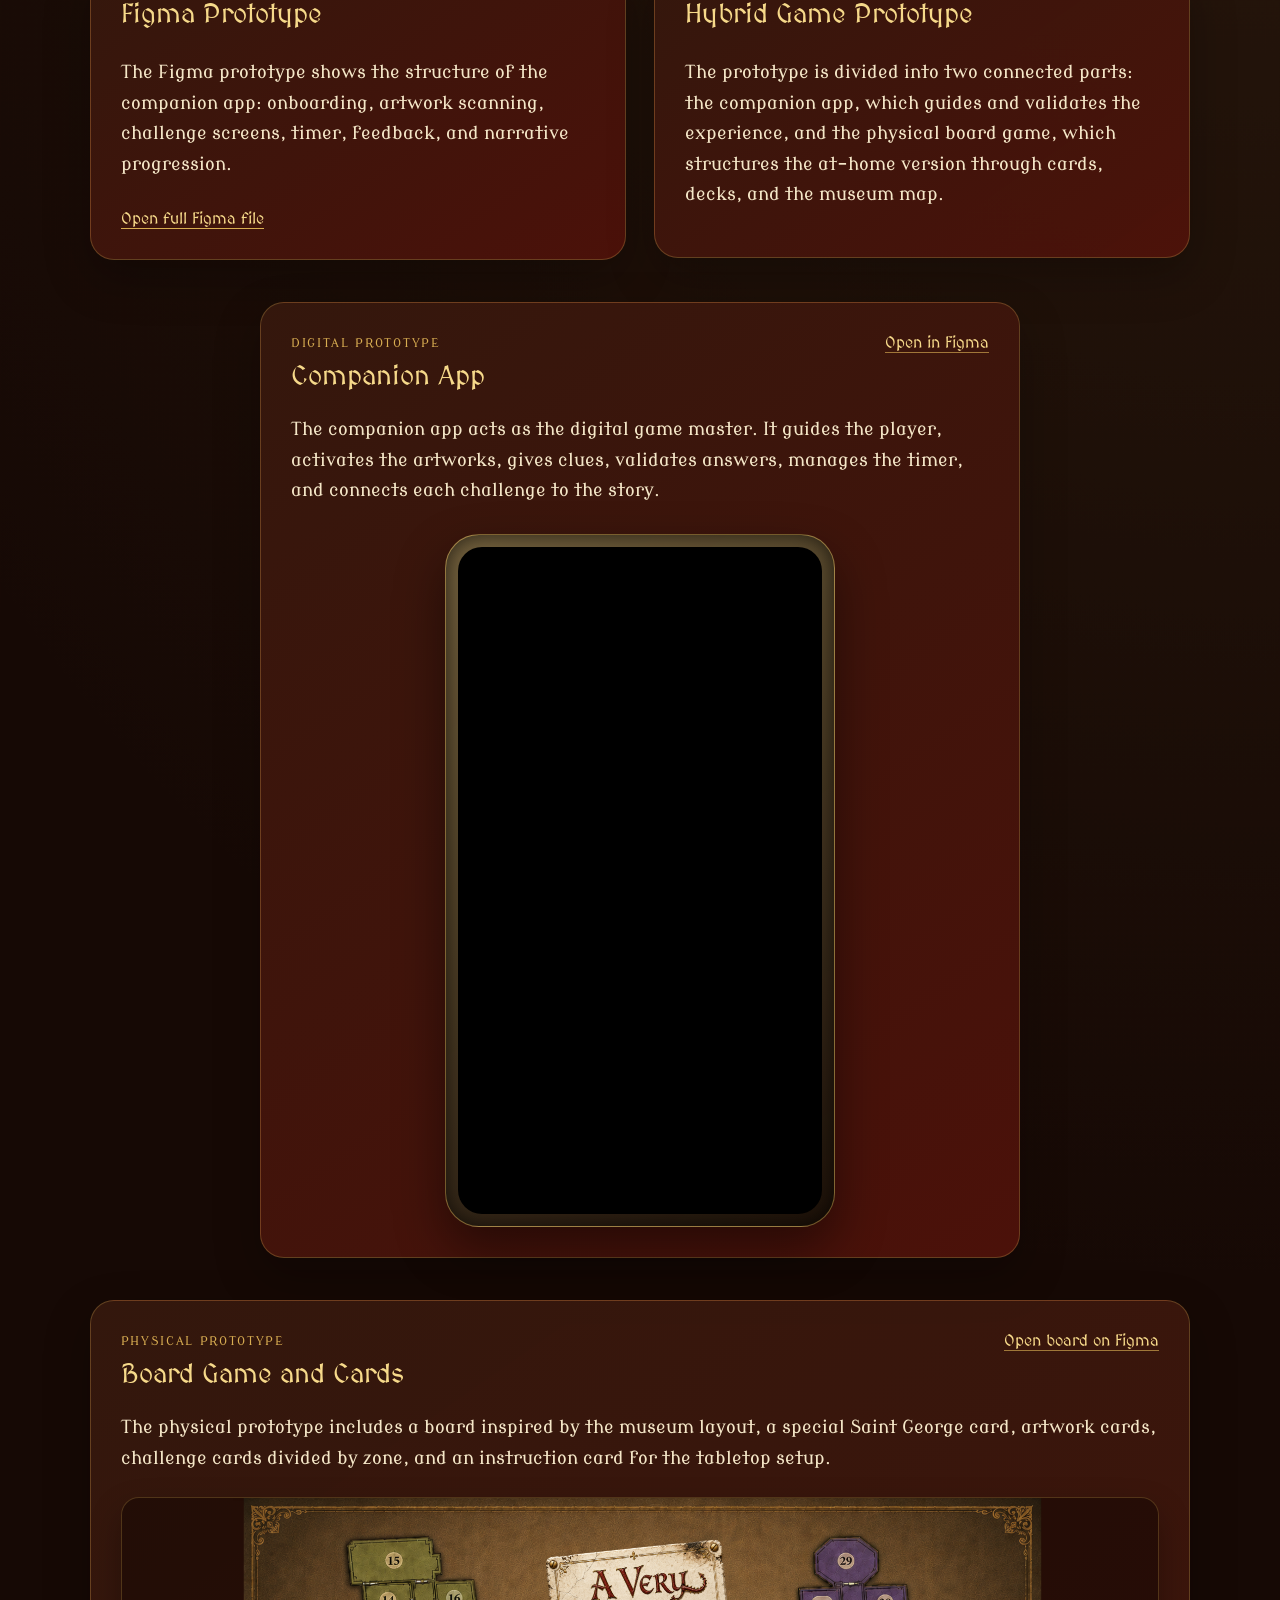
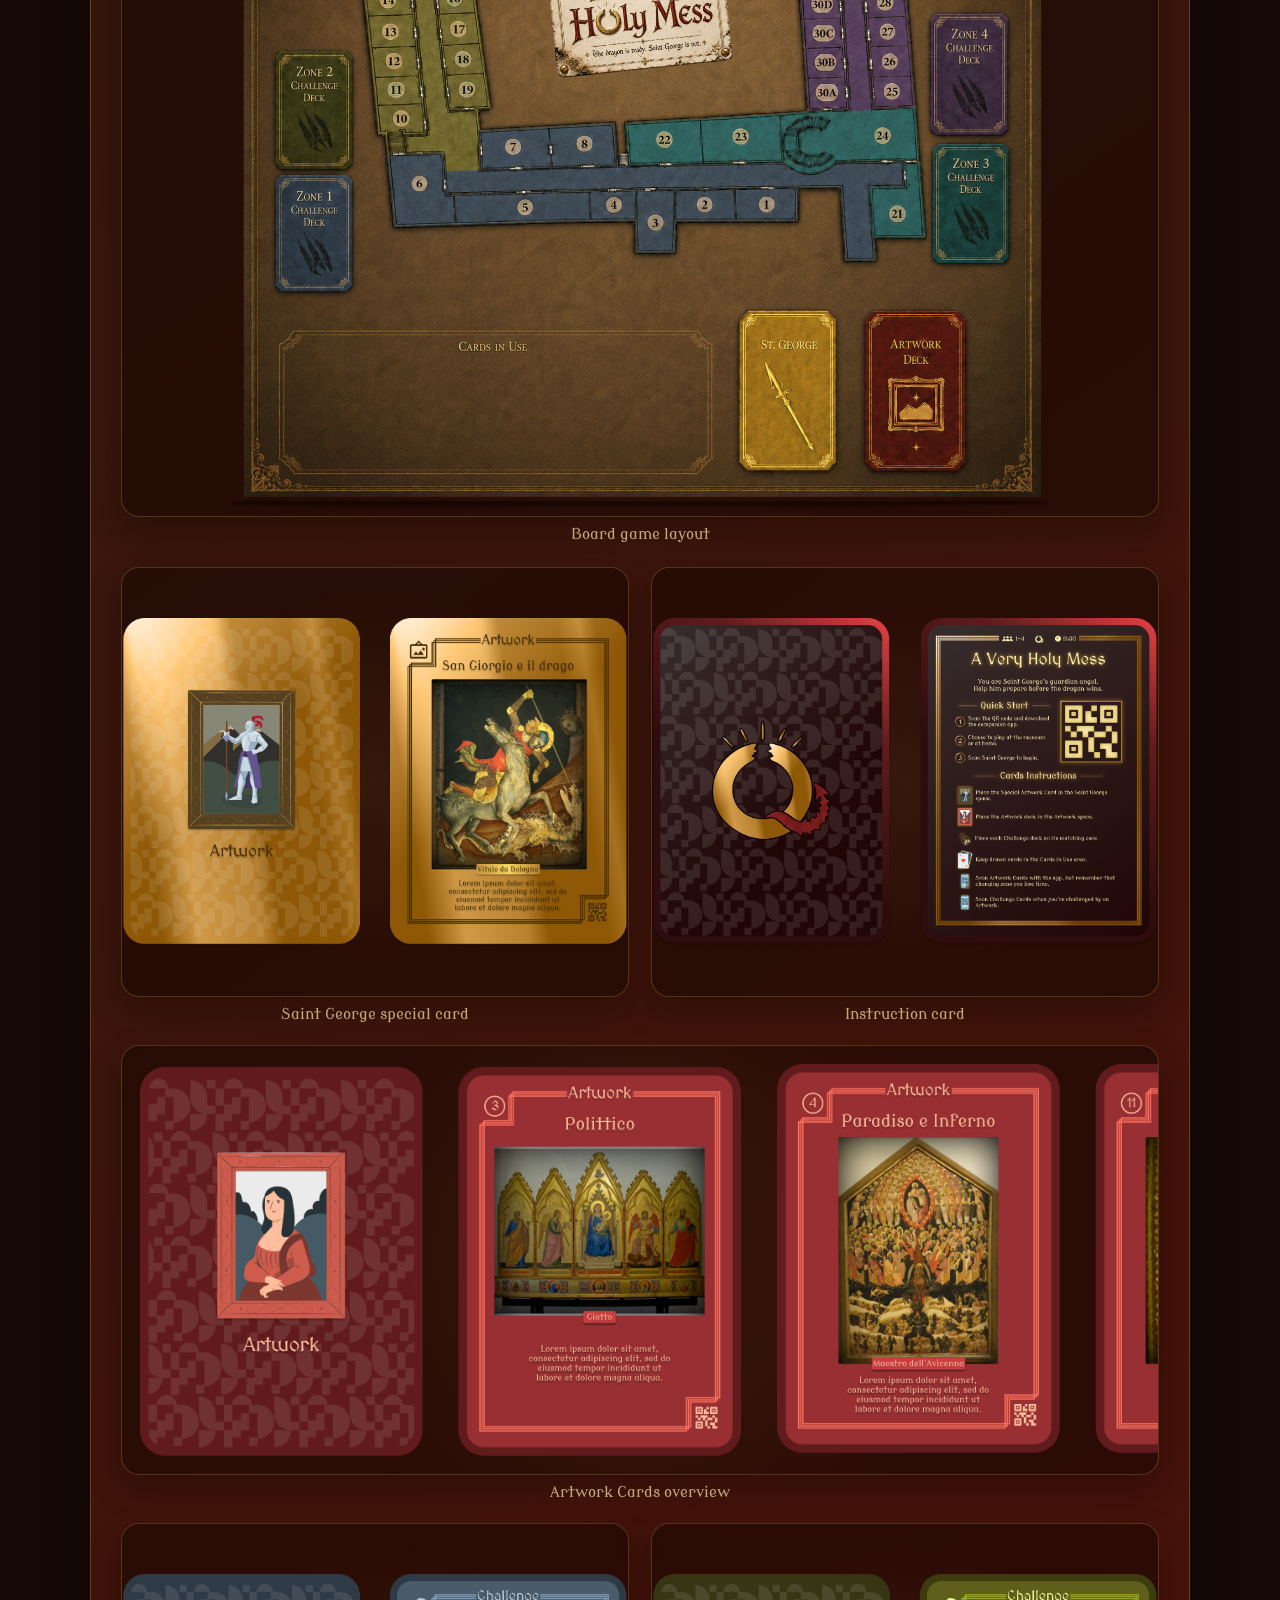
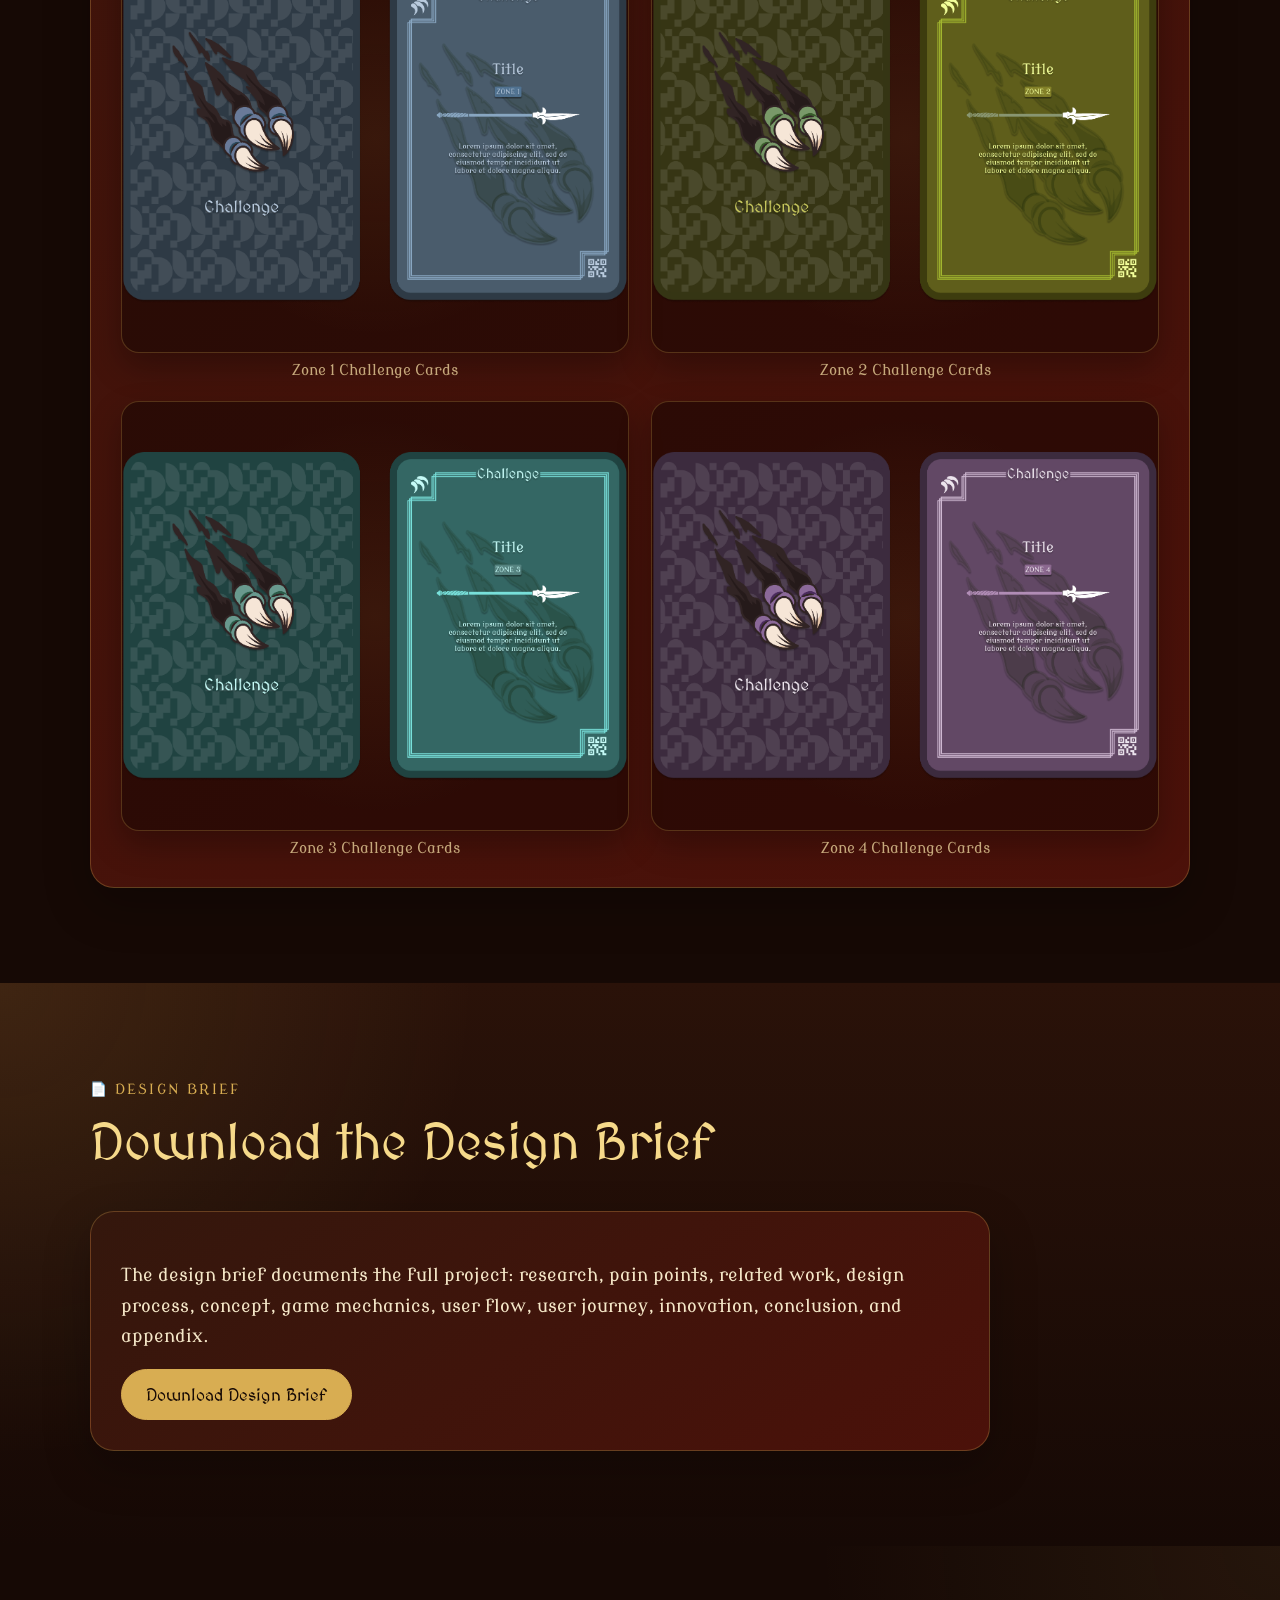
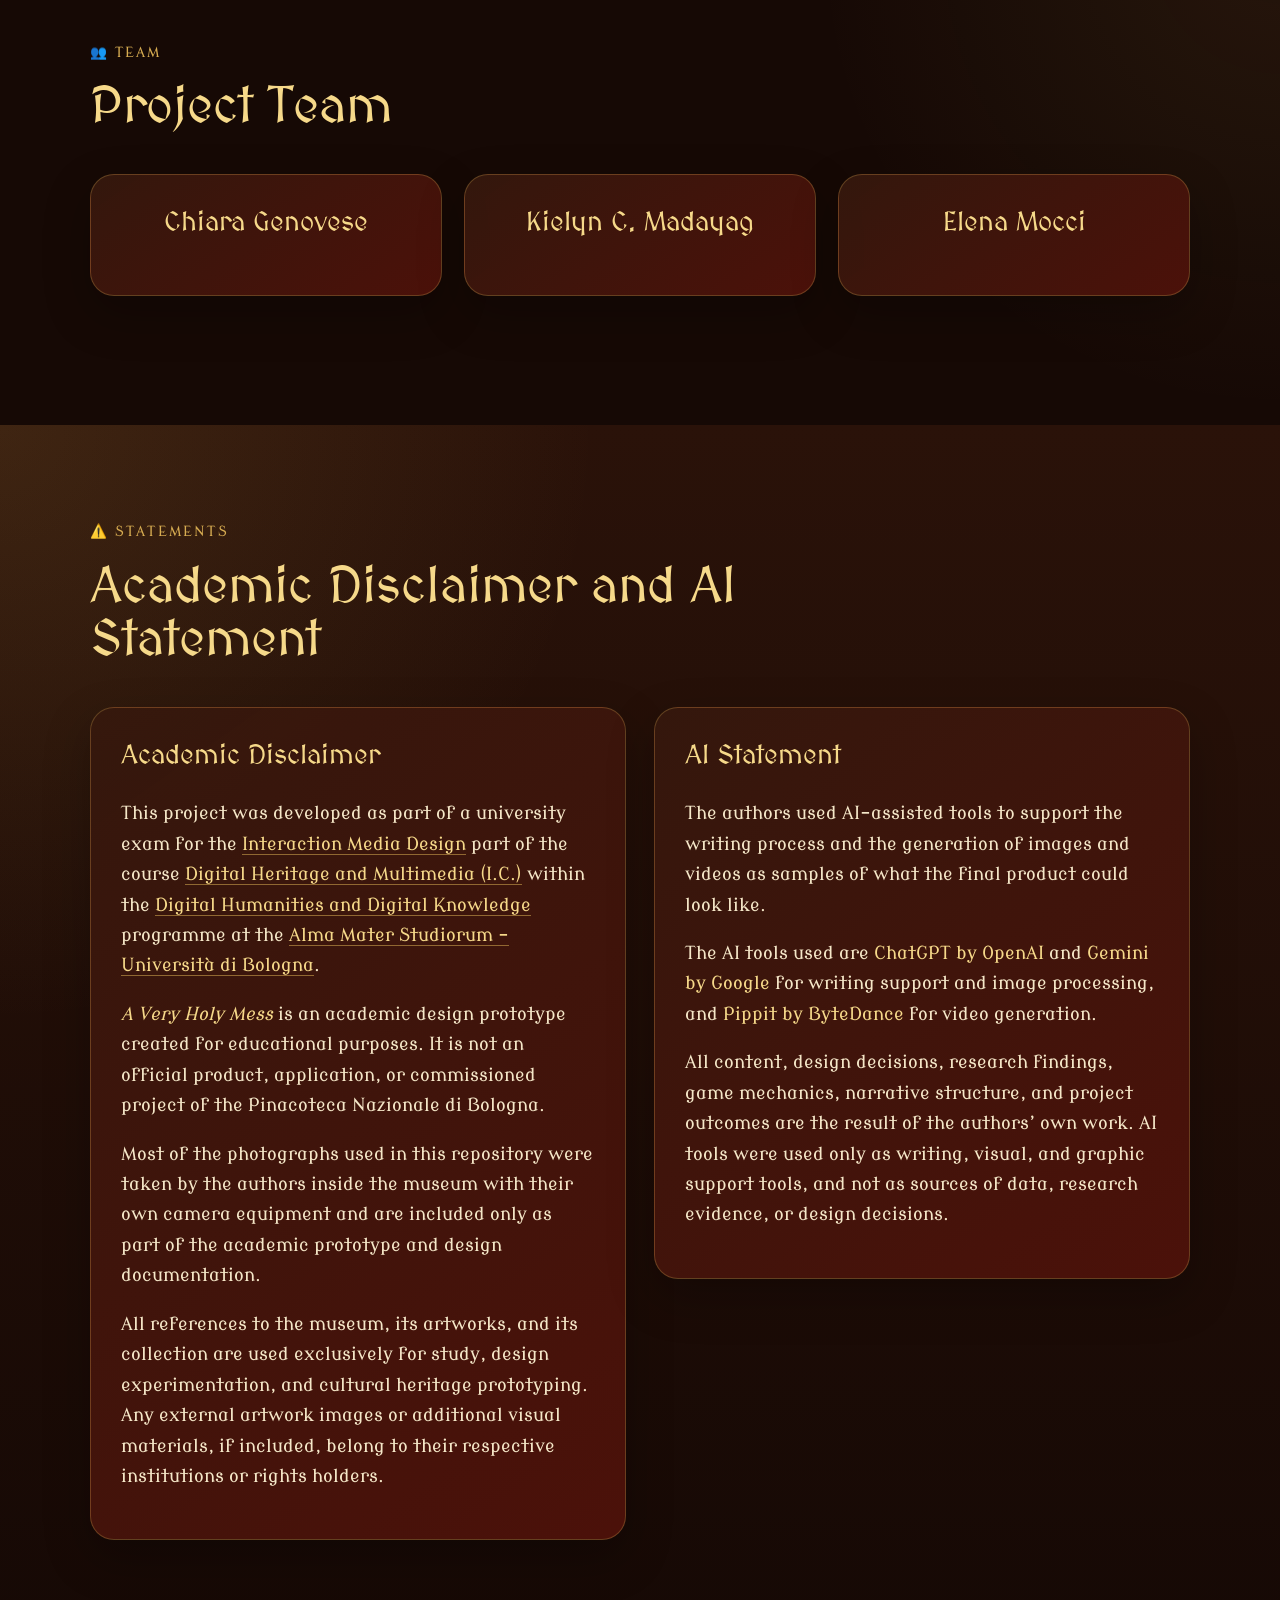
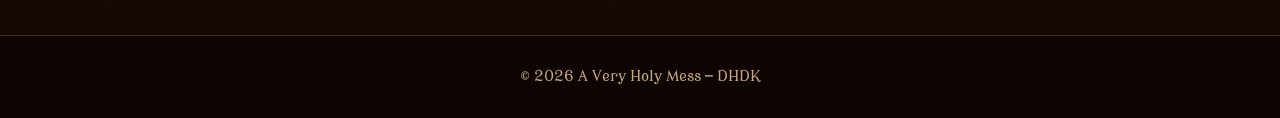
==== commit 22231794: "changes" ====
--- a/index.html
+++ b/index.html
@@ -378,7 +378,7 @@
       </div>
     </section>
 
-    <!-- AI STATEMENT + DISCLAIMER -->
+    <!-- ACADEMIC DISCLAIMER & AI STATEMENT -->
     <section id="statements" class="section dark">
       <div class="section-header">
         <p class="eyebrow">⚠️ Statements</p>
--- a/assets/style.css
+++ b/assets/style.css
@@ -319,7 +319,7 @@
 
 .two-columns {
   display: grid;
-  grid-template-columns: 1fr 1fr;
+  grid-template-columns: repeat(2, minmax(0, 1fr));
   gap: 28px;
   align-items: start;
 }
@@ -334,6 +334,7 @@
   border-radius: 24px;
   padding: 30px;
   box-shadow: 0 18px 46px rgba(0, 0, 0, 0.25);
+  min-width: 0;
 }
 
 .large-card {
@@ -415,20 +416,28 @@
   display: grid;
   gap: 42px;
   margin-top: 42px;
+  width: 100%;
+  min-width: 0;
 }
 
 .prototype-block {
   width: 100%;
+  min-width: 0;
 }
 
 .app-prototype-card {
+  width: 100%;
   max-width: 760px;
   margin: 0 auto;
+  min-width: 0;
 }
 
 .cards-showcase-card {
+  width: 100%;
   max-width: 1180px;
   margin: 0 auto;
+  overflow: hidden;
+  min-width: 0;
 }
 
 /* FIGMA APP EMBED */
@@ -463,10 +472,13 @@
   display: grid;
   gap: 24px;
   margin-top: 24px;
+  width: 100%;
+  min-width: 0;
 }
 
 .cards-gallery figure {
   margin: 0;
+  min-width: 0;
 }
 
 .cards-gallery figcaption {
@@ -474,6 +486,11 @@
   color: var(--muted);
   font-size: 0.95rem;
   text-align: center;
+}
+
+.board-preview {
+  width: 100%;
+  min-width: 0;
 }
 
 .board-preview img {
@@ -491,12 +508,15 @@
 
 .prototype-card-grid {
   display: grid;
-  grid-template-columns: repeat(2, 1fr);
+  grid-template-columns: repeat(2, minmax(0, 1fr));
   gap: 22px;
+  width: 100%;
+  min-width: 0;
 }
 
 .prototype-card-item {
   margin: 0;
+  min-width: 0;
 }
 
 .prototype-card-item-wide {
@@ -504,7 +524,9 @@
 }
 
 .prototype-card-frame {
+  width: 100%;
   height: 430px;
+  min-width: 0;
   display: flex;
   align-items: center;
   justify-content: center;
@@ -529,7 +551,6 @@
 }
 
 .prototype-card-frame-scroll {
-  height: 430px;
   justify-content: flex-start;
   align-items: center;
   overflow-x: auto;
@@ -551,7 +572,7 @@
 
 .team-grid {
   display: grid;
-  grid-template-columns: repeat(3, 1fr);
+  grid-template-columns: repeat(3, minmax(0, 1fr));
   gap: 22px;
   margin-bottom: 34px;
 }
@@ -693,12 +714,28 @@
     height: 620px;
   }
 
+  .prototype-showcase {
+    gap: 34px;
+  }
+
+  .app-prototype-card,
+  .cards-showcase-card {
+    max-width: 100%;
+  }
+
   .figma-phone-frame {
-    width: min(100%, 360px);
+    width: min(100%, 340px);
+    padding: 10px;
+    border-radius: 30px;
+  }
+
+  .figma-phone-frame iframe {
+    border-radius: 22px;
   }
 
   .prototype-card-grid {
     grid-template-columns: 1fr;
+    gap: 20px;
   }
 
   .prototype-card-item-wide {
@@ -709,8 +746,31 @@
     height: 380px;
   }
 
+  .board-preview img {
+    max-height: 520px;
+  }
+}
+
+@media (max-width: 620px) {
+  .cards-showcase-card,
+  .app-prototype-card {
+    padding: 22px;
+  }
+
+  .figma-phone-frame {
+    width: min(100%, 310px);
+  }
+
+  .prototype-card-frame {
+    height: 340px;
+  }
+
   .prototype-card-frame-scroll {
-    height: 380px;
+    padding: 14px;
+  }
+
+  .board-preview img {
+    max-height: 420px;
   }
 }
 
@@ -751,12 +811,28 @@
   .twine-frame {
     height: 560px;
   }
+}
+
+@media (max-width: 420px) {
+  .cards-showcase-card,
+  .app-prototype-card {
+    padding: 18px;
+  }
+
+  .figma-phone-frame {
+    width: min(100%, 280px);
+    padding: 8px;
+  }
 
   .prototype-card-frame {
-    height: 330px;
+    height: 300px;
   }
 
   .prototype-card-frame-scroll {
-    height: 330px;
+    padding: 12px;
+  }
+
+  .board-preview img {
+    max-height: 360px;
   }
 }
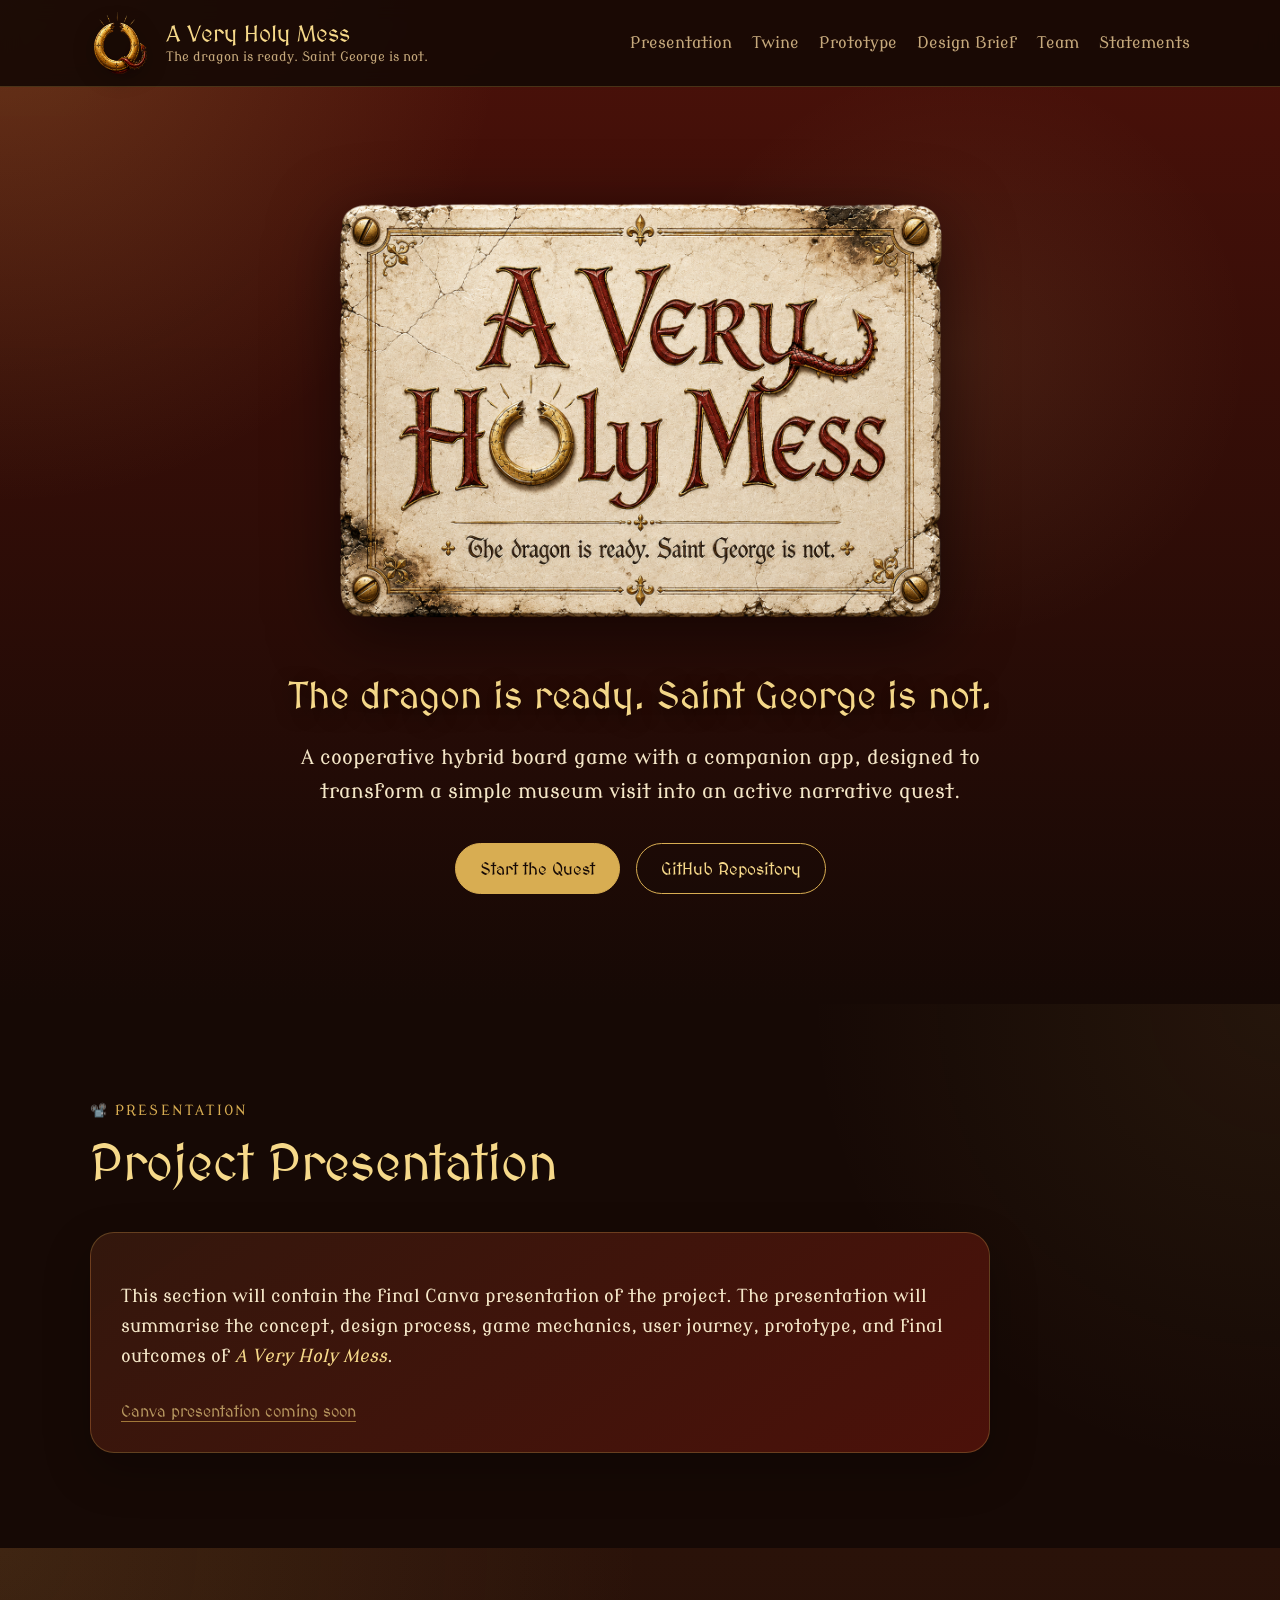
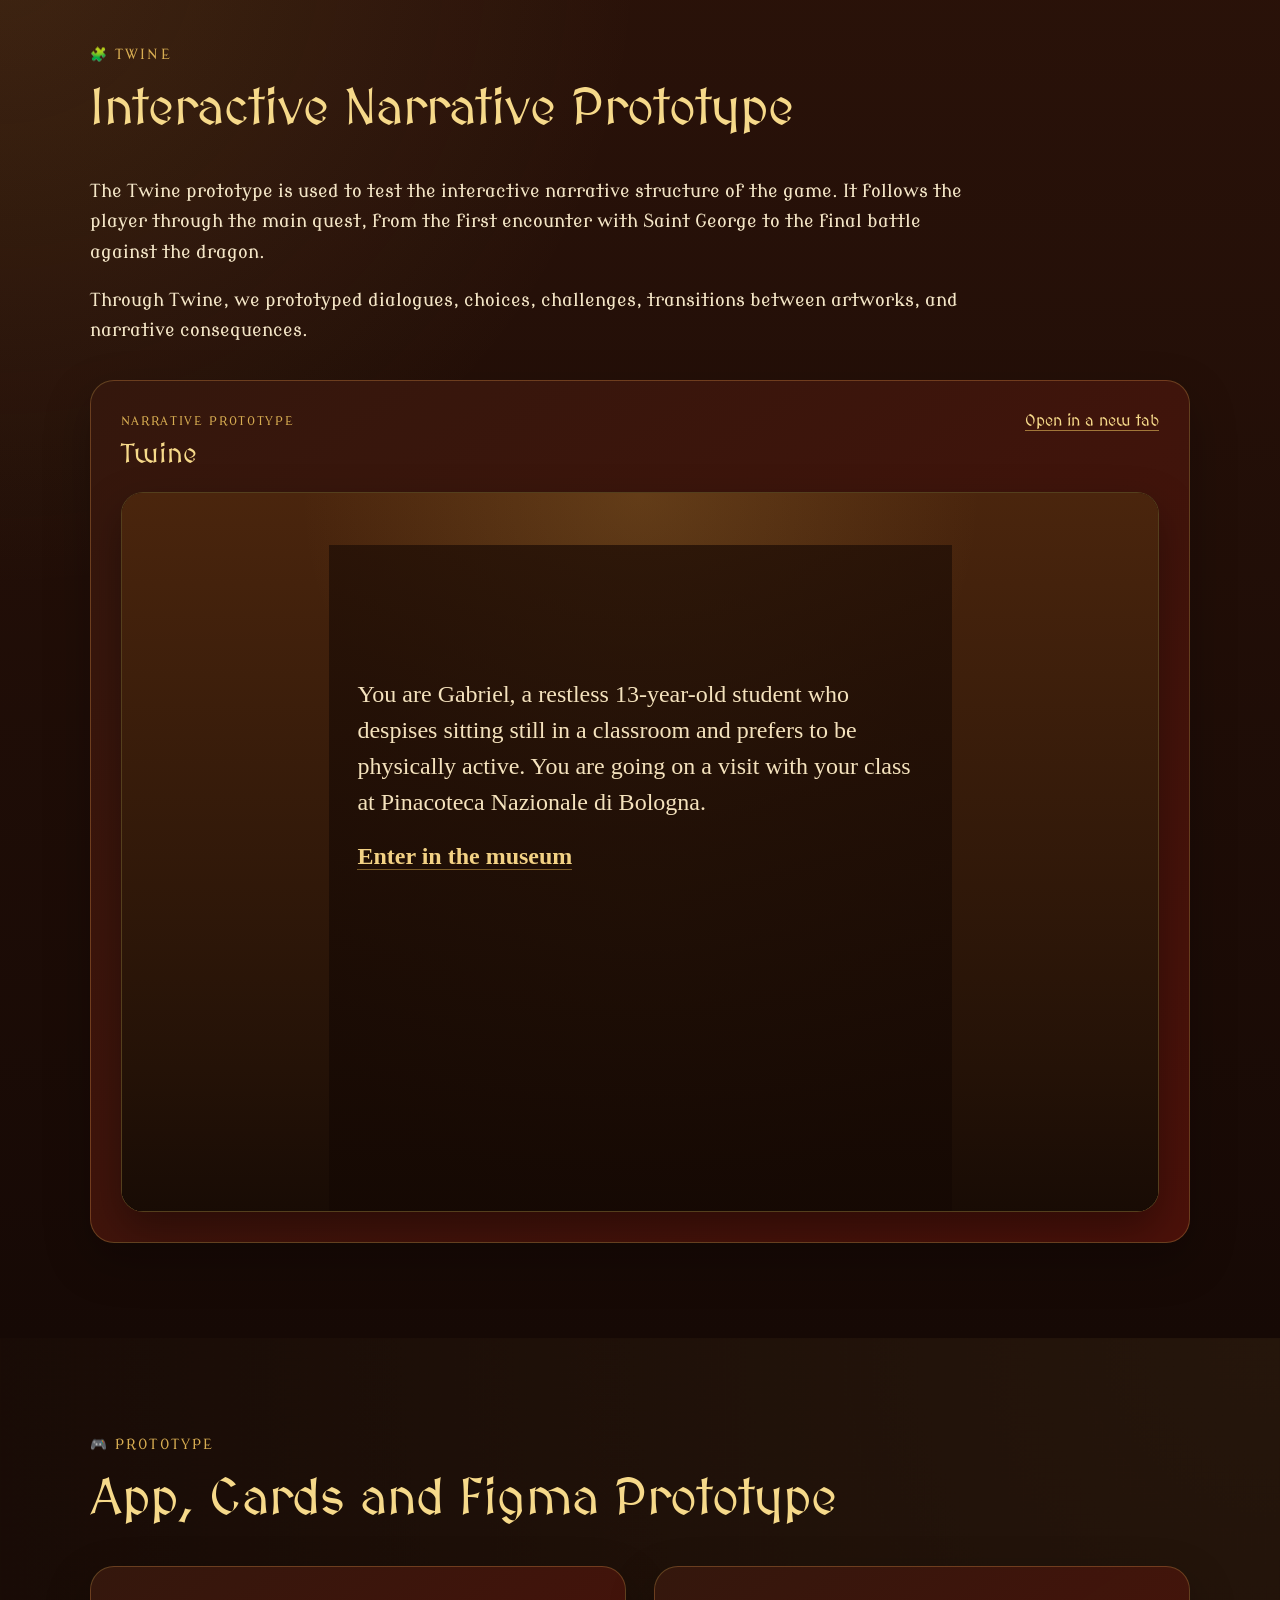
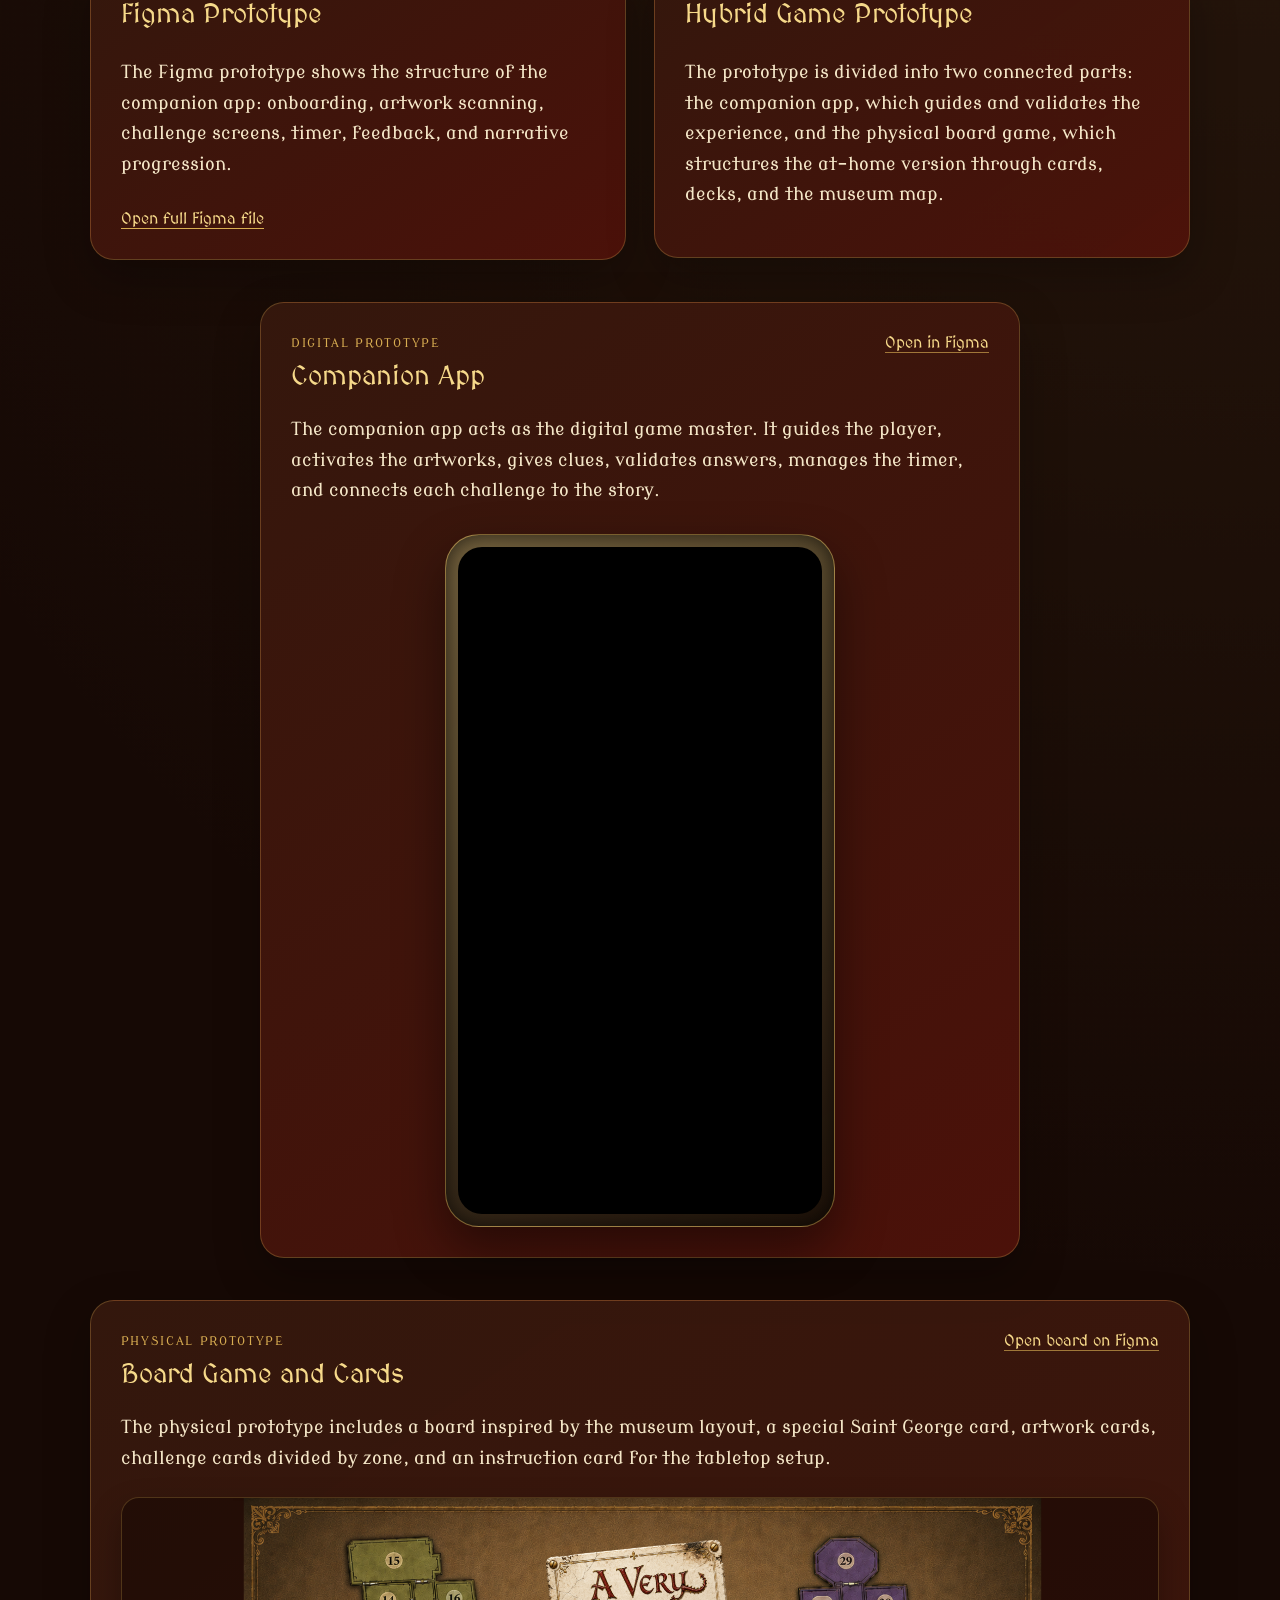
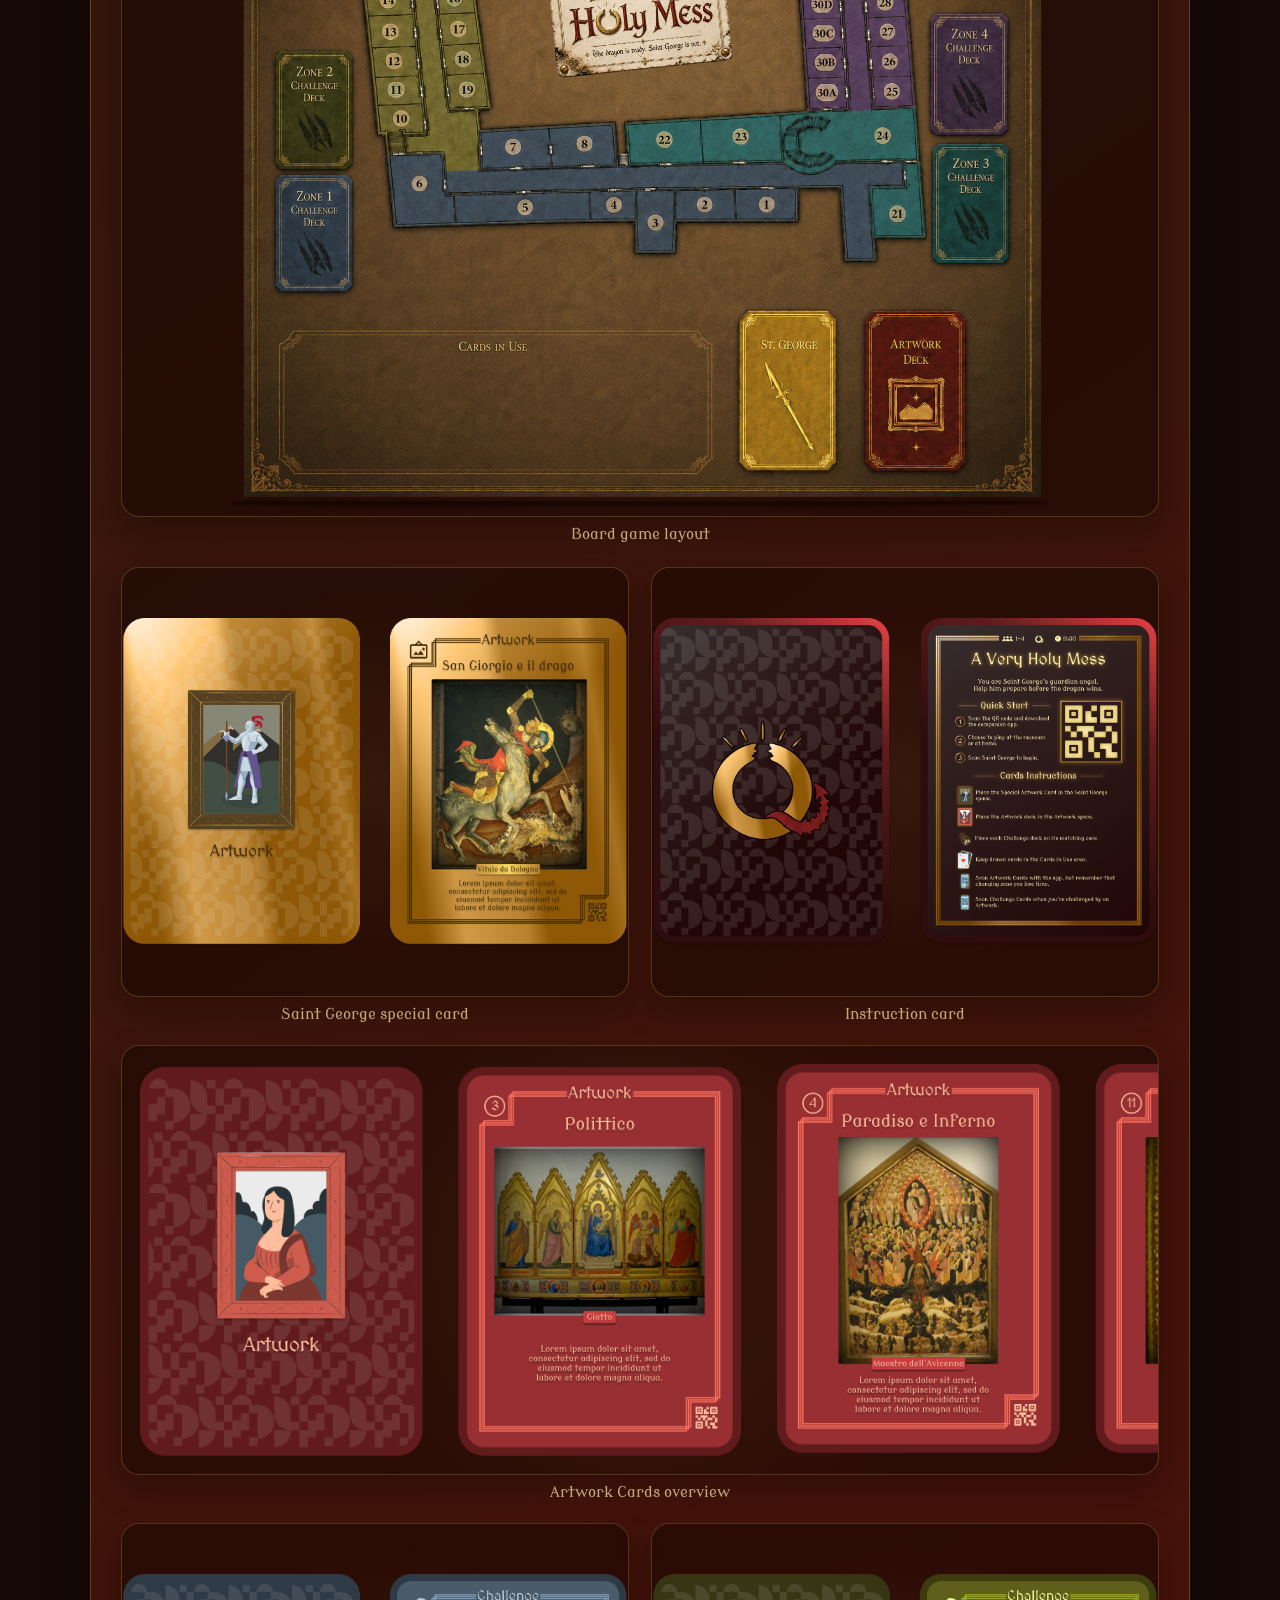
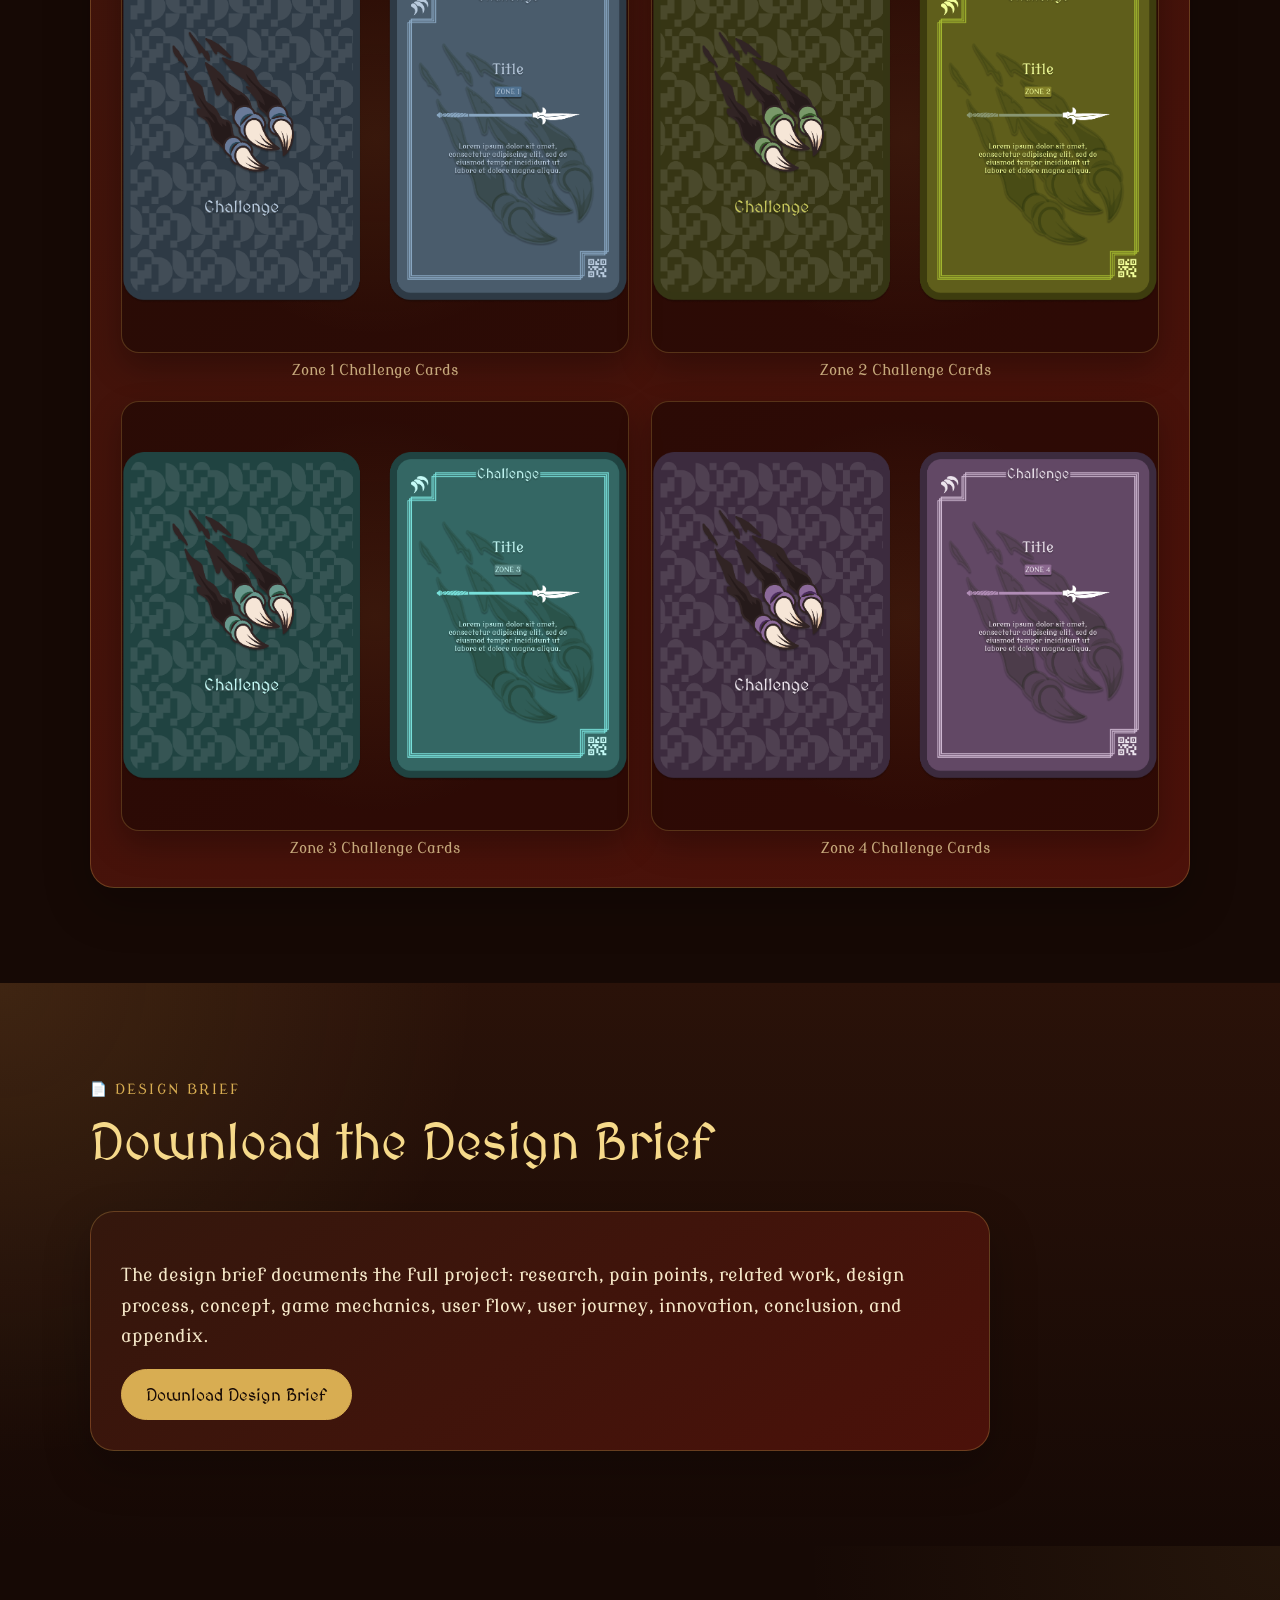
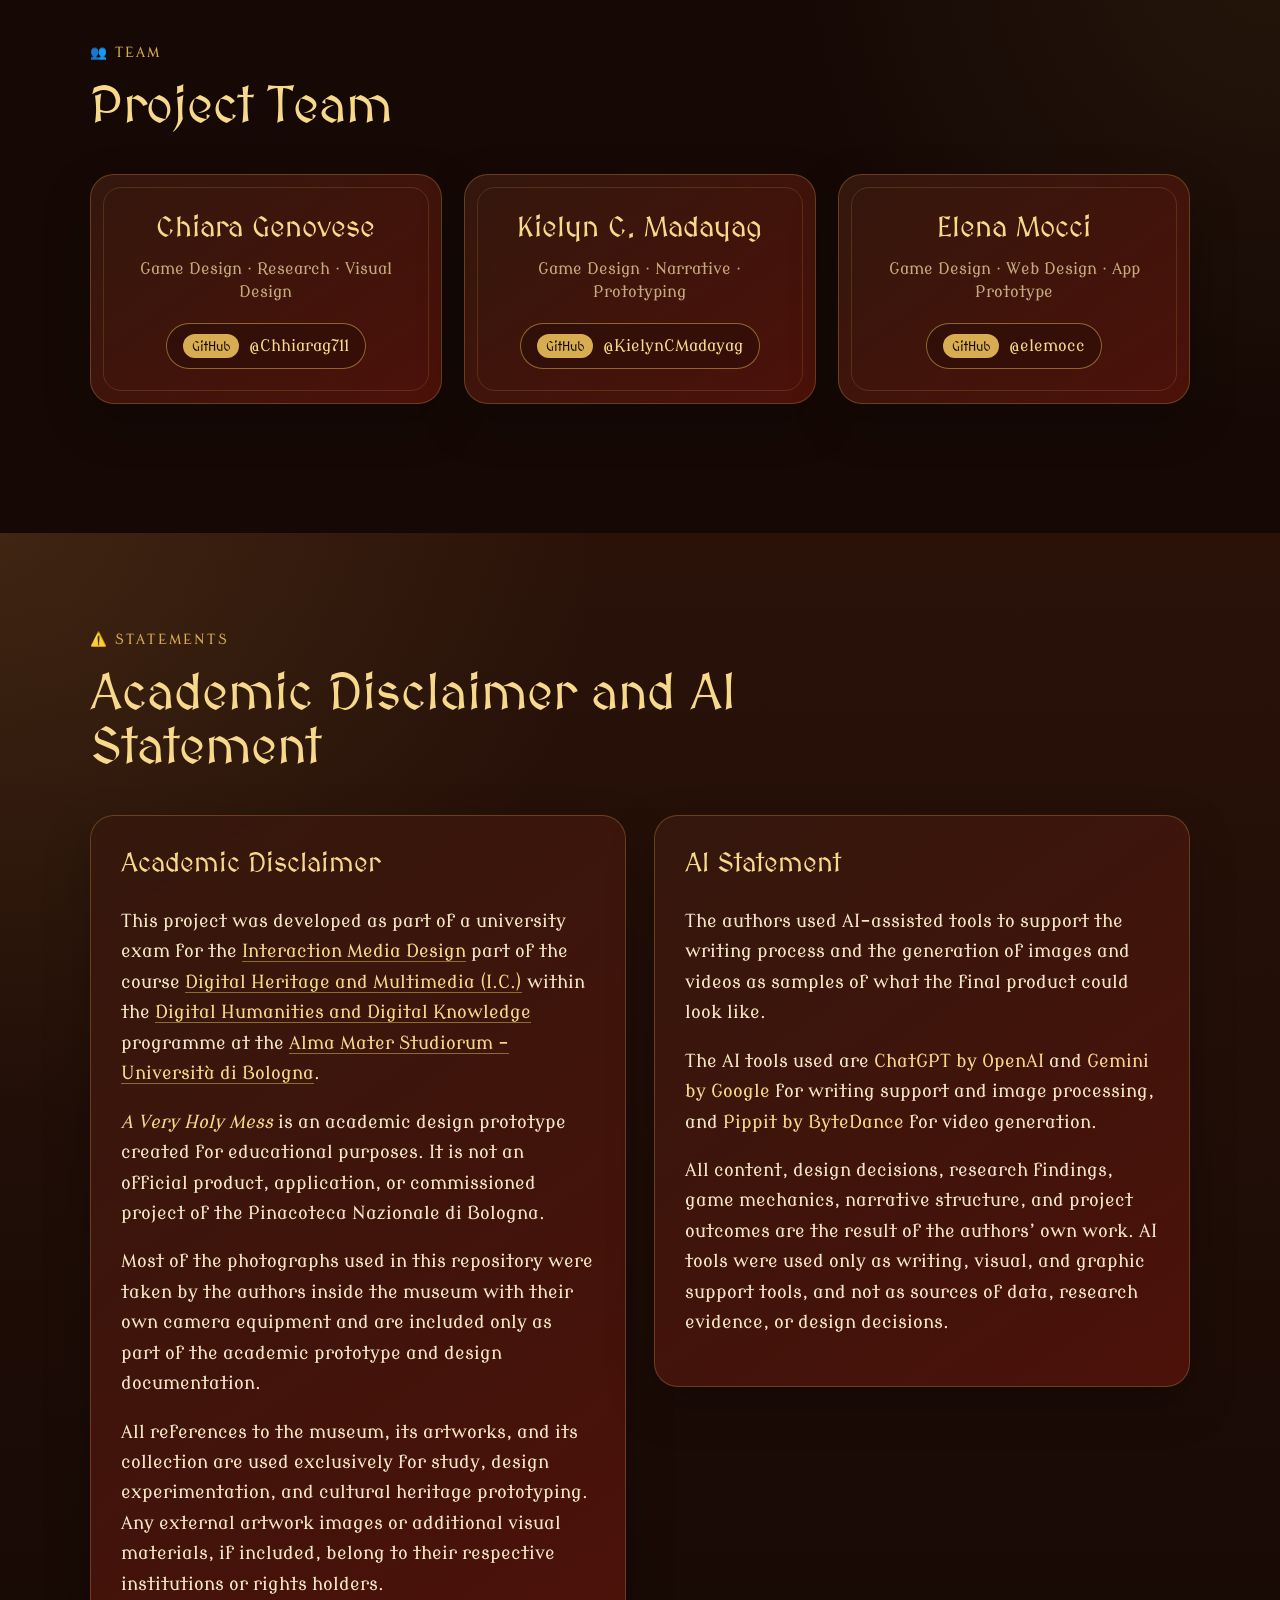
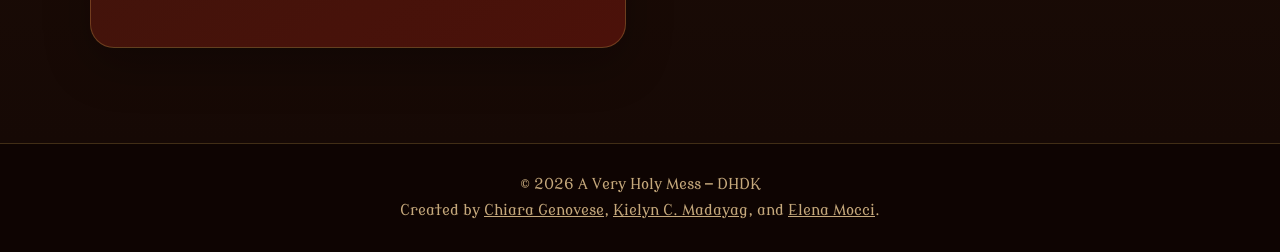
==== commit bb94e1e4: "github links" ====
--- a/index.html
+++ b/index.html
@@ -366,14 +366,50 @@
       <div class="team-grid">
         <article class="team-card">
           <h3>Chiara Genovese</h3>
+          <p class="team-role">Game Design · Research · Visual Design</p>
+
+          <a
+            href="https://github.com/Chiarag711"
+            class="team-github"
+            target="_blank"
+            rel="noopener noreferrer"
+            aria-label="Chiara Genovese GitHub profile"
+          >
+            <span class="github-mark">GitHub</span>
+            <span>@Chhiarag711</span>
+          </a>
         </article>
 
         <article class="team-card">
           <h3>Kielyn C. Madayag</h3>
+          <p class="team-role">Game Design · Narrative · Prototyping</p>
+
+          <a
+            href="https://github.com/KielynCMadayag"
+            class="team-github"
+            target="_blank"
+            rel="noopener noreferrer"
+            aria-label="Kielyn C. Madayag GitHub profile"
+          >
+            <span class="github-mark">GitHub</span>
+            <span>@KielynCMadayag</span>
+          </a>
         </article>
 
         <article class="team-card">
           <h3>Elena Mocci</h3>
+          <p class="team-role">Game Design · Web Design · App Prototype</p>
+
+          <a
+            href="https://github.com/elemocc"
+            class="team-github"
+            target="_blank"
+            rel="noopener noreferrer"
+            aria-label="Elena Mocci GitHub profile"
+          >
+            <span class="github-mark">GitHub</span>
+            <span>@elemocc</span>
+          </a>
         </article>
       </div>
     </section>
@@ -450,6 +486,14 @@
     <p>
       © 2026 A Very Holy Mess — DHDK
     </p>
+
+    <p class="footer-credits">
+      Created by
+      <a href="https://github.com/Chiarag711" target="_blank" rel="noopener noreferrer">Chiara Genovese</a>,
+      <a href="https://github.com/KielynCMadayag" target="_blank" rel="noopener noreferrer">Kielyn C. Madayag</a>,
+      and
+      <a href="https://github.com/elemocc" target="_blank" rel="noopener noreferrer">Elena Mocci</a>.
+    </p>
   </footer>
 </body>
 </html>
--- a/assets/style.css
+++ b/assets/style.css
@@ -579,12 +579,74 @@
 
 .team-card {
   text-align: center;
-}
-
-.centered {
-  text-align: center;
-  max-width: 850px;
-  margin: 0 auto;
+  min-height: 230px;
+  display: flex;
+  flex-direction: column;
+  align-items: center;
+  justify-content: center;
+  gap: 14px;
+  position: relative;
+  overflow: hidden;
+}
+
+.team-card::before {
+  content: "";
+  position: absolute;
+  inset: 12px;
+  border: 1px solid rgba(216, 173, 82, 0.18);
+  border-radius: 18px;
+  pointer-events: none;
+}
+
+.team-card h3 {
+  margin: 0;
+  font-size: 1.8rem;
+  position: relative;
+  z-index: 1;
+}
+
+.team-role {
+  max-width: 260px;
+  margin: 0;
+  color: var(--muted);
+  font-size: 0.98rem;
+  line-height: 1.45;
+  position: relative;
+  z-index: 1;
+}
+
+.team-github {
+  display: inline-flex;
+  align-items: center;
+  justify-content: center;
+  gap: 10px;
+  margin-top: 6px;
+  padding: 10px 16px;
+  border-radius: 999px;
+  border: 1px solid rgba(216, 173, 82, 0.55);
+  color: var(--gold-light);
+  text-decoration: none;
+  font-family: var(--font-body);
+  font-size: 1rem;
+  background: rgba(22, 9, 5, 0.32);
+  position: relative;
+  z-index: 1;
+  transition: transform 0.2s ease, background 0.2s ease, color 0.2s ease;
+}
+
+.team-github:hover {
+  transform: translateY(-2px);
+  background: rgba(216, 173, 82, 0.16);
+  color: white;
+}
+
+.github-mark {
+  font-family: var(--font-title);
+  color: var(--bg-dark);
+  background: var(--gold);
+  border-radius: 999px;
+  padding: 4px 9px;
+  font-size: 0.8rem;
 }
 
 /* STATEMENTS */
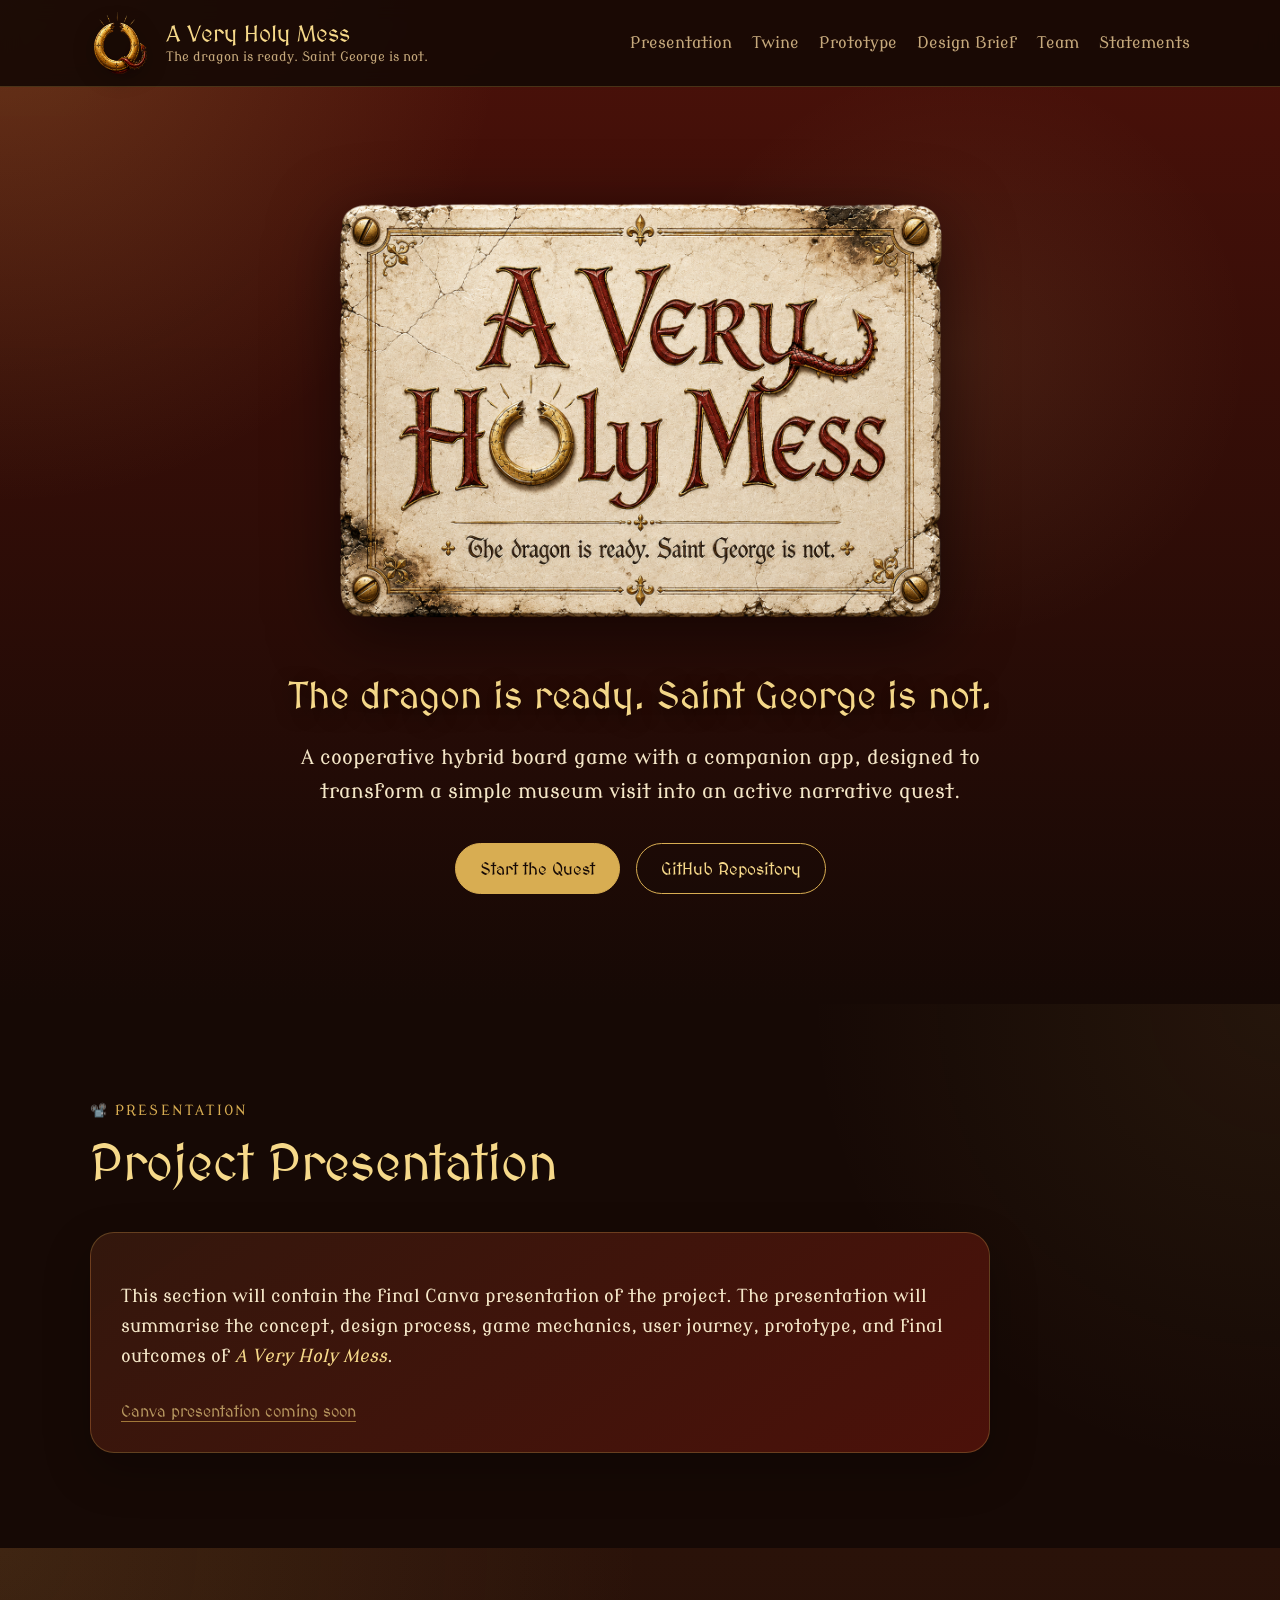
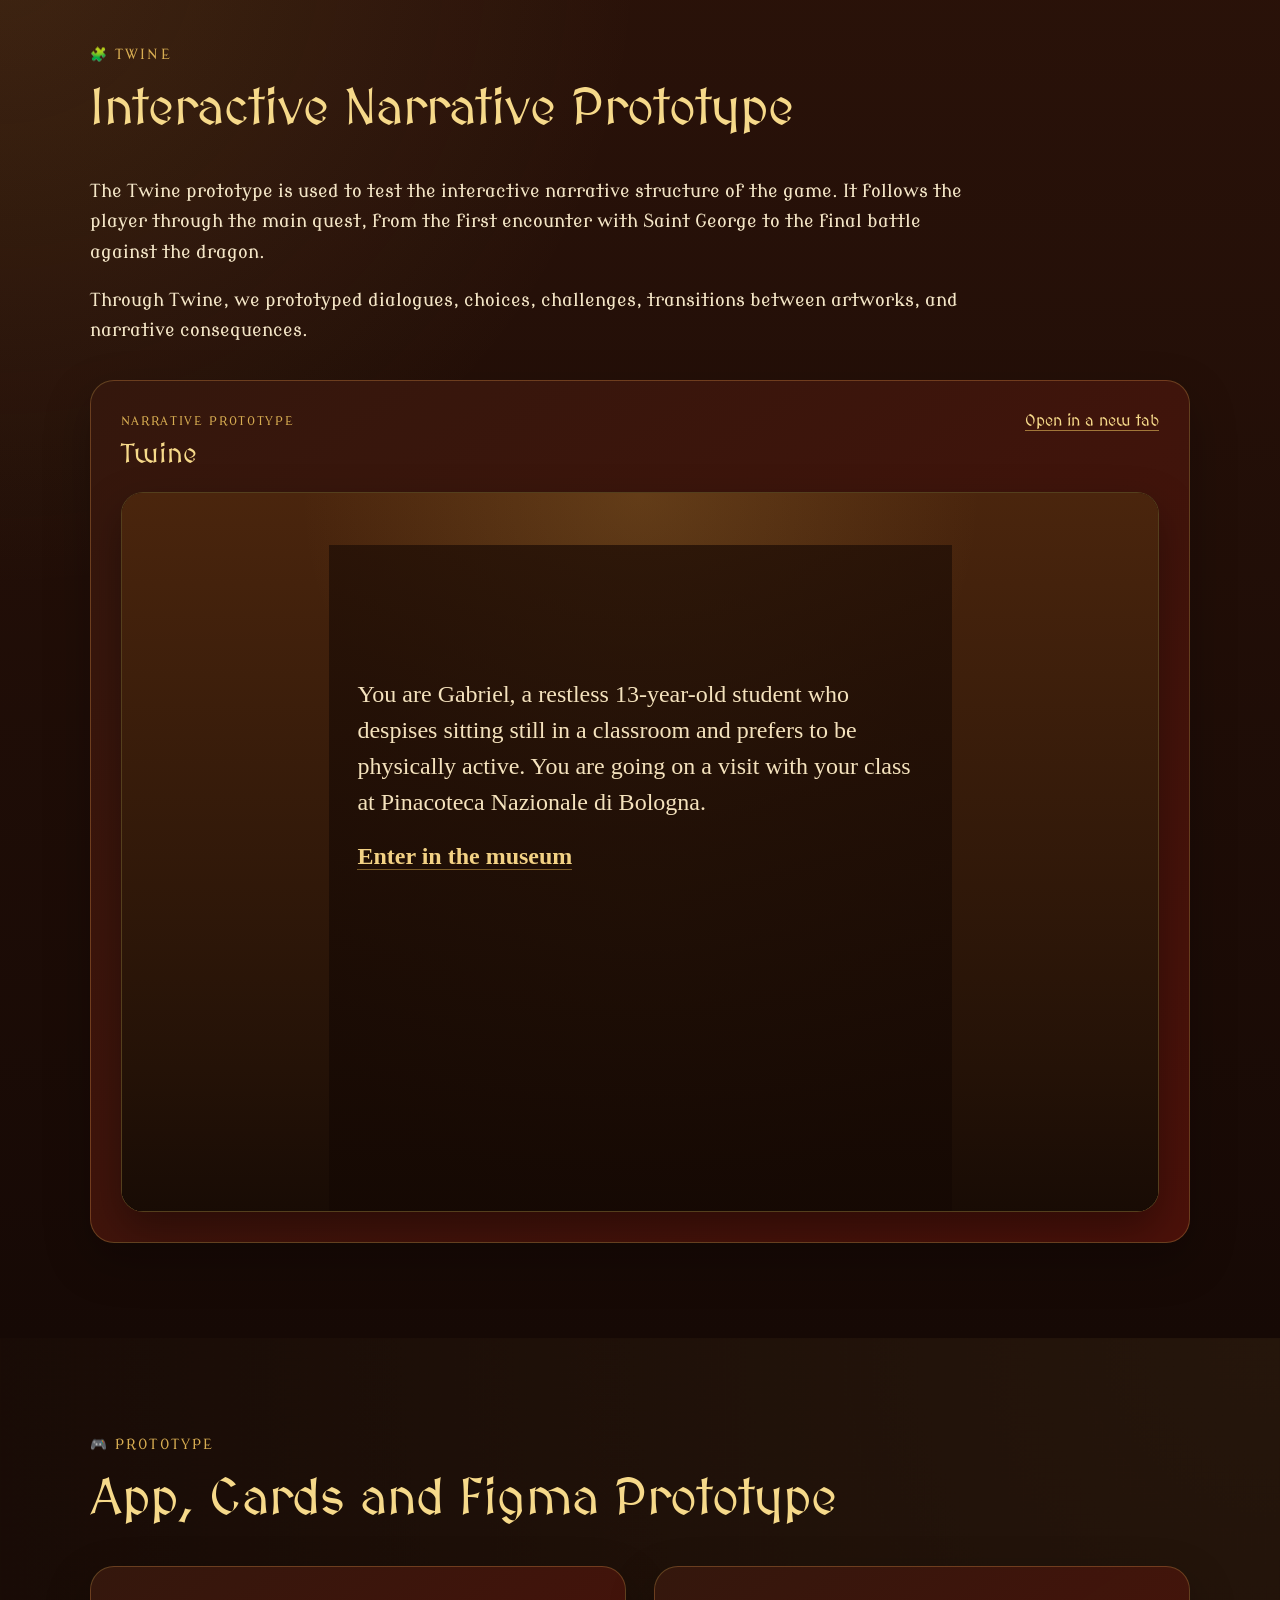
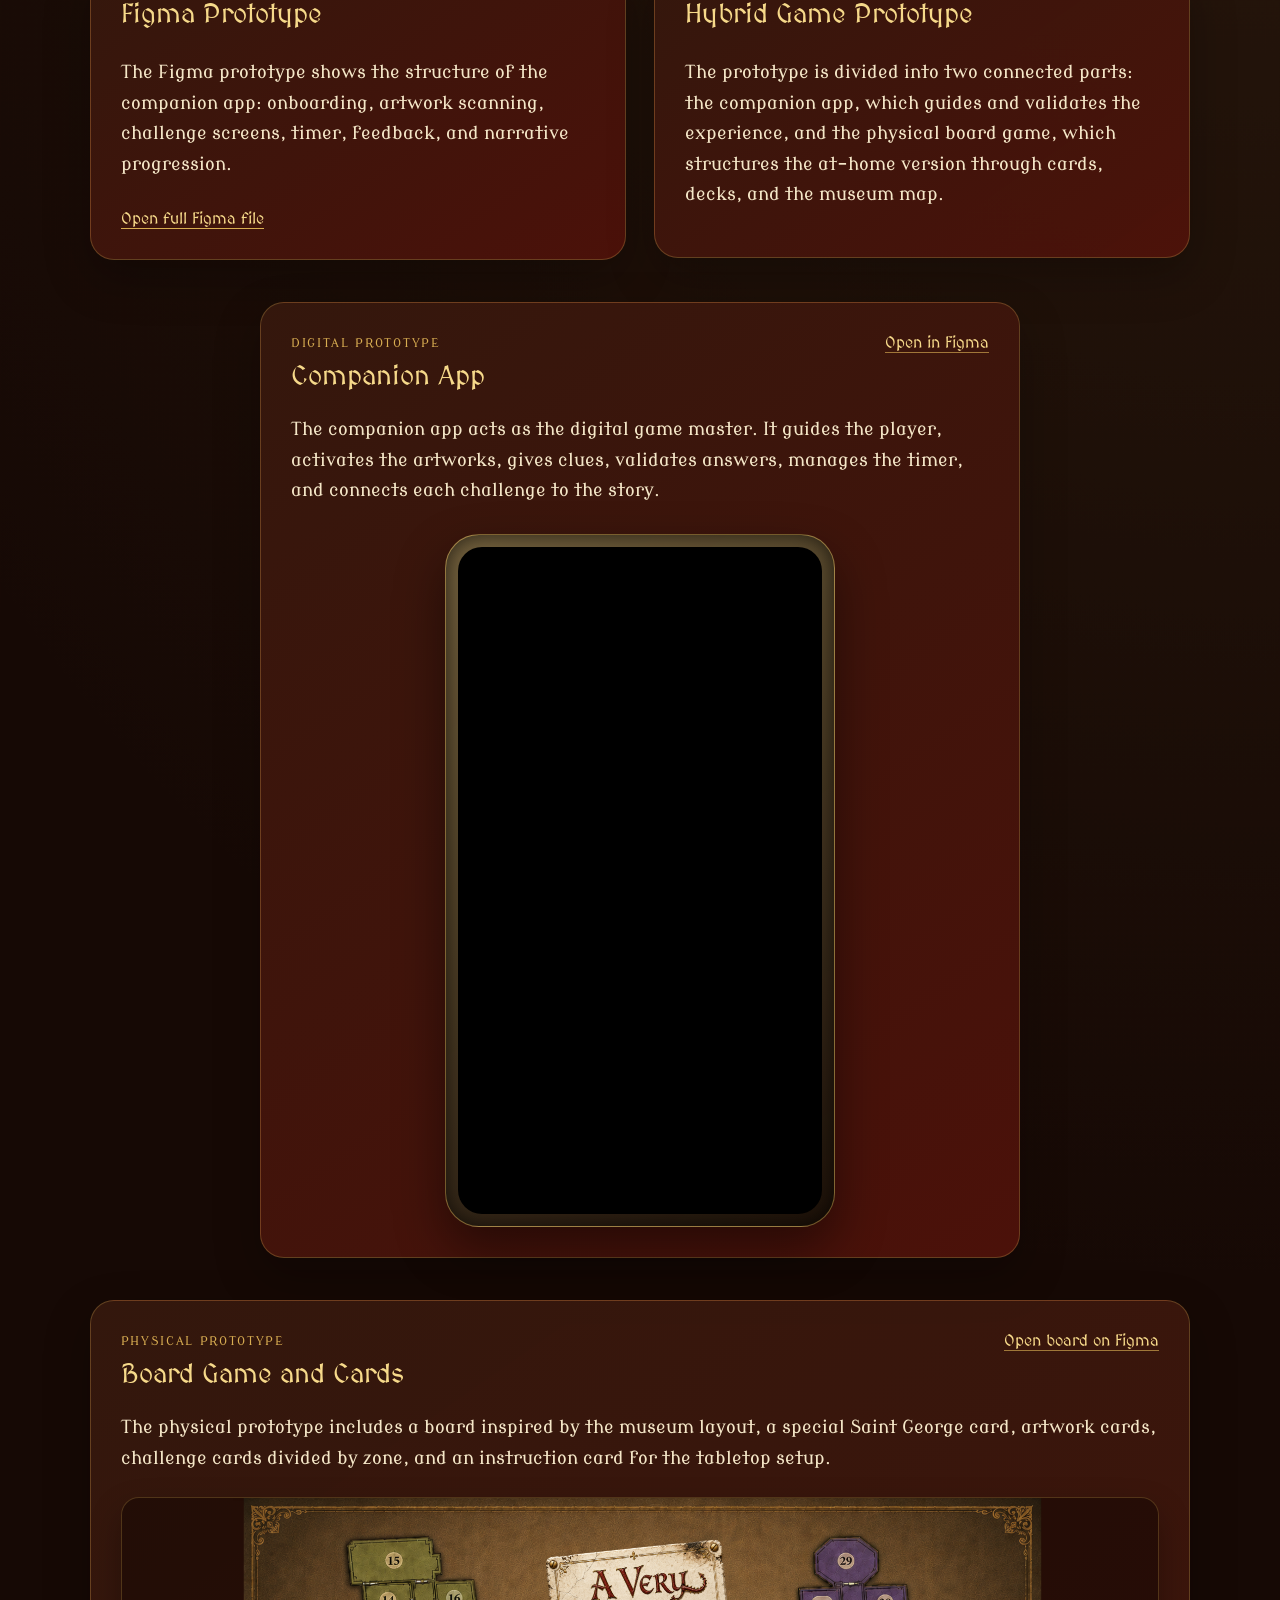
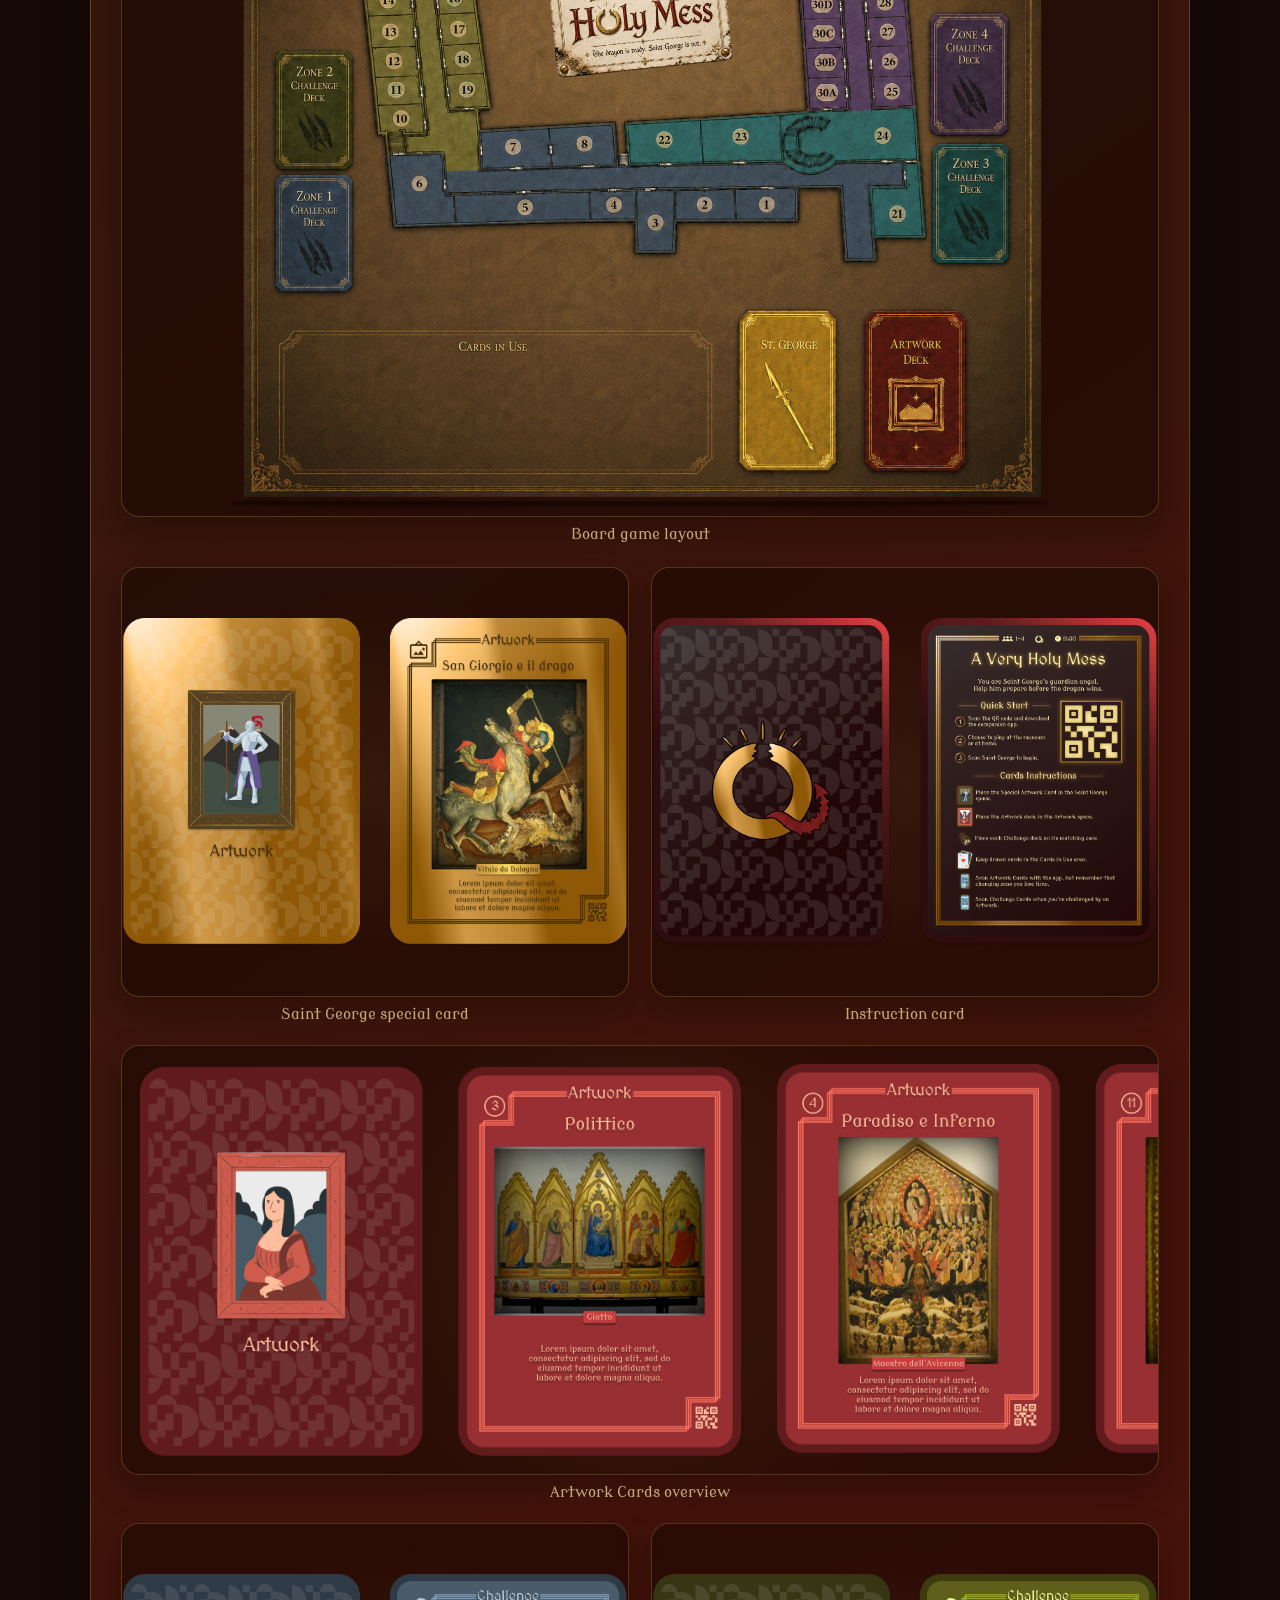
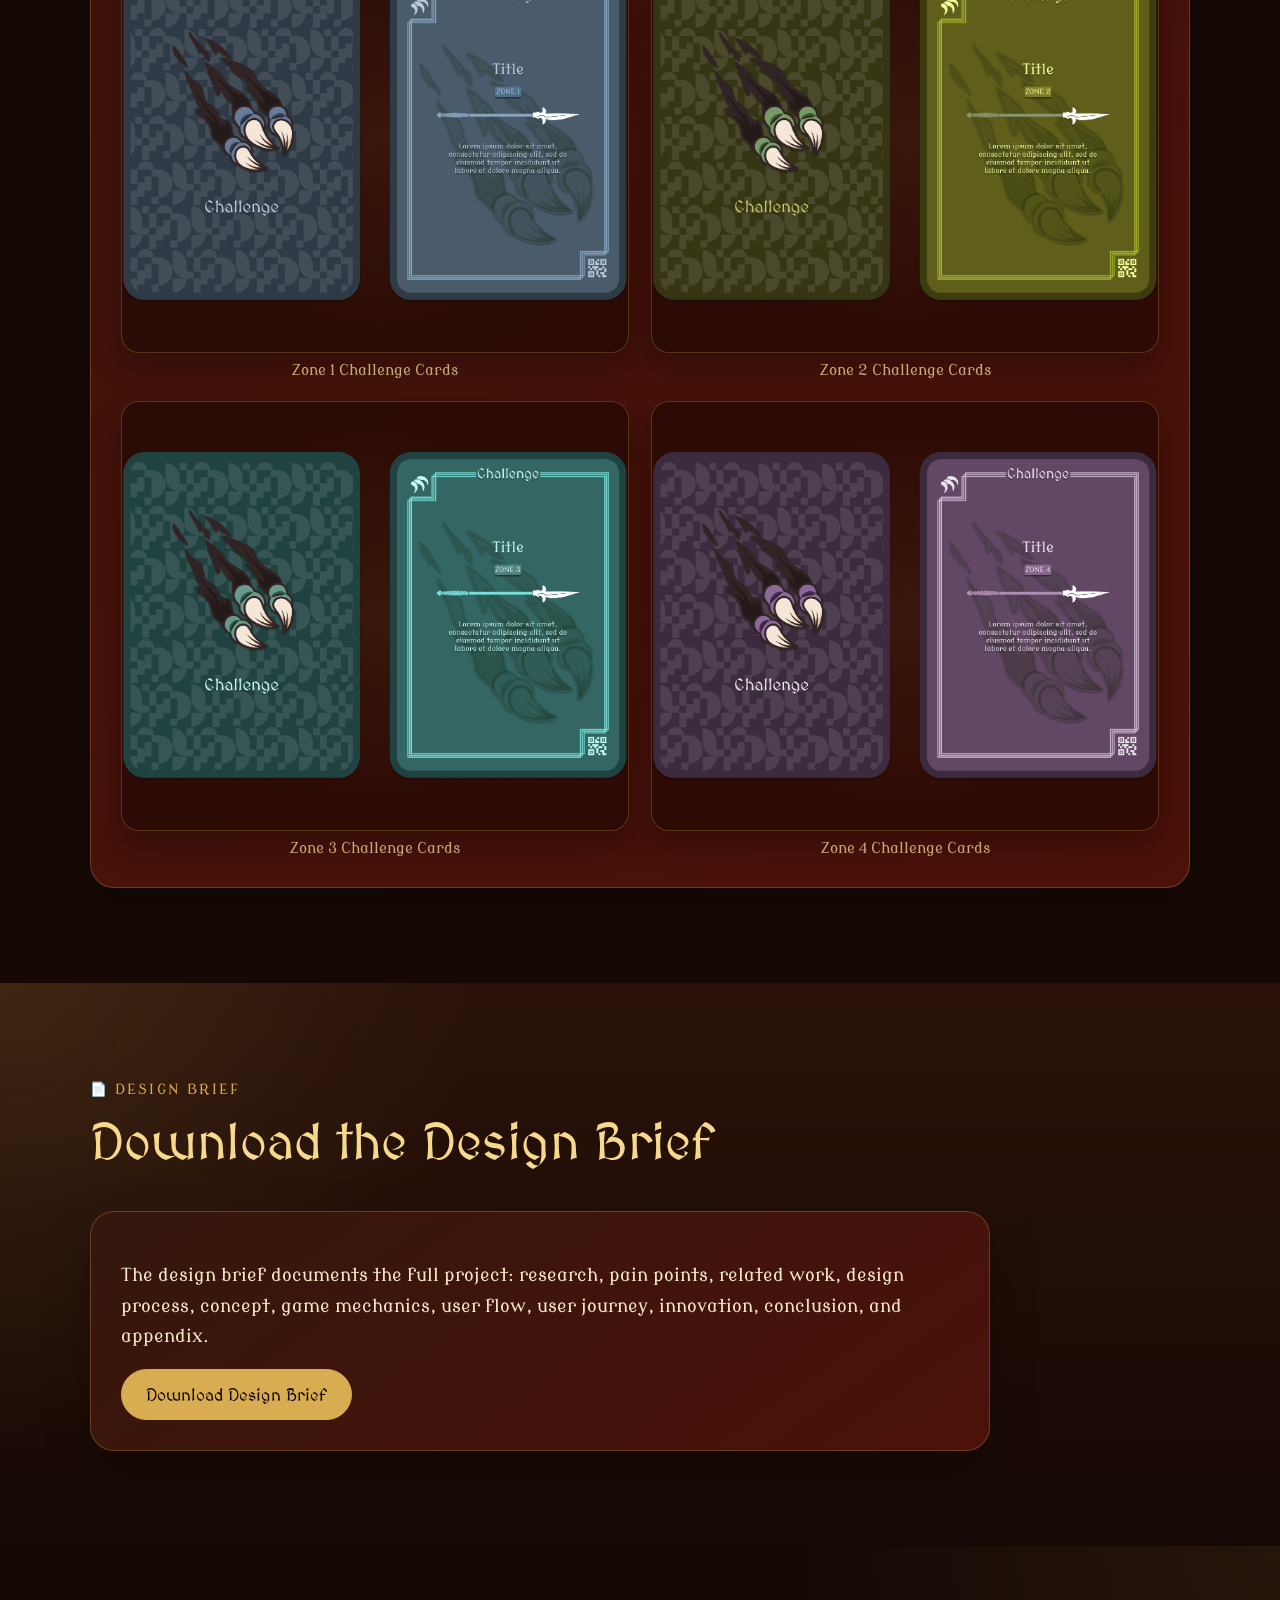
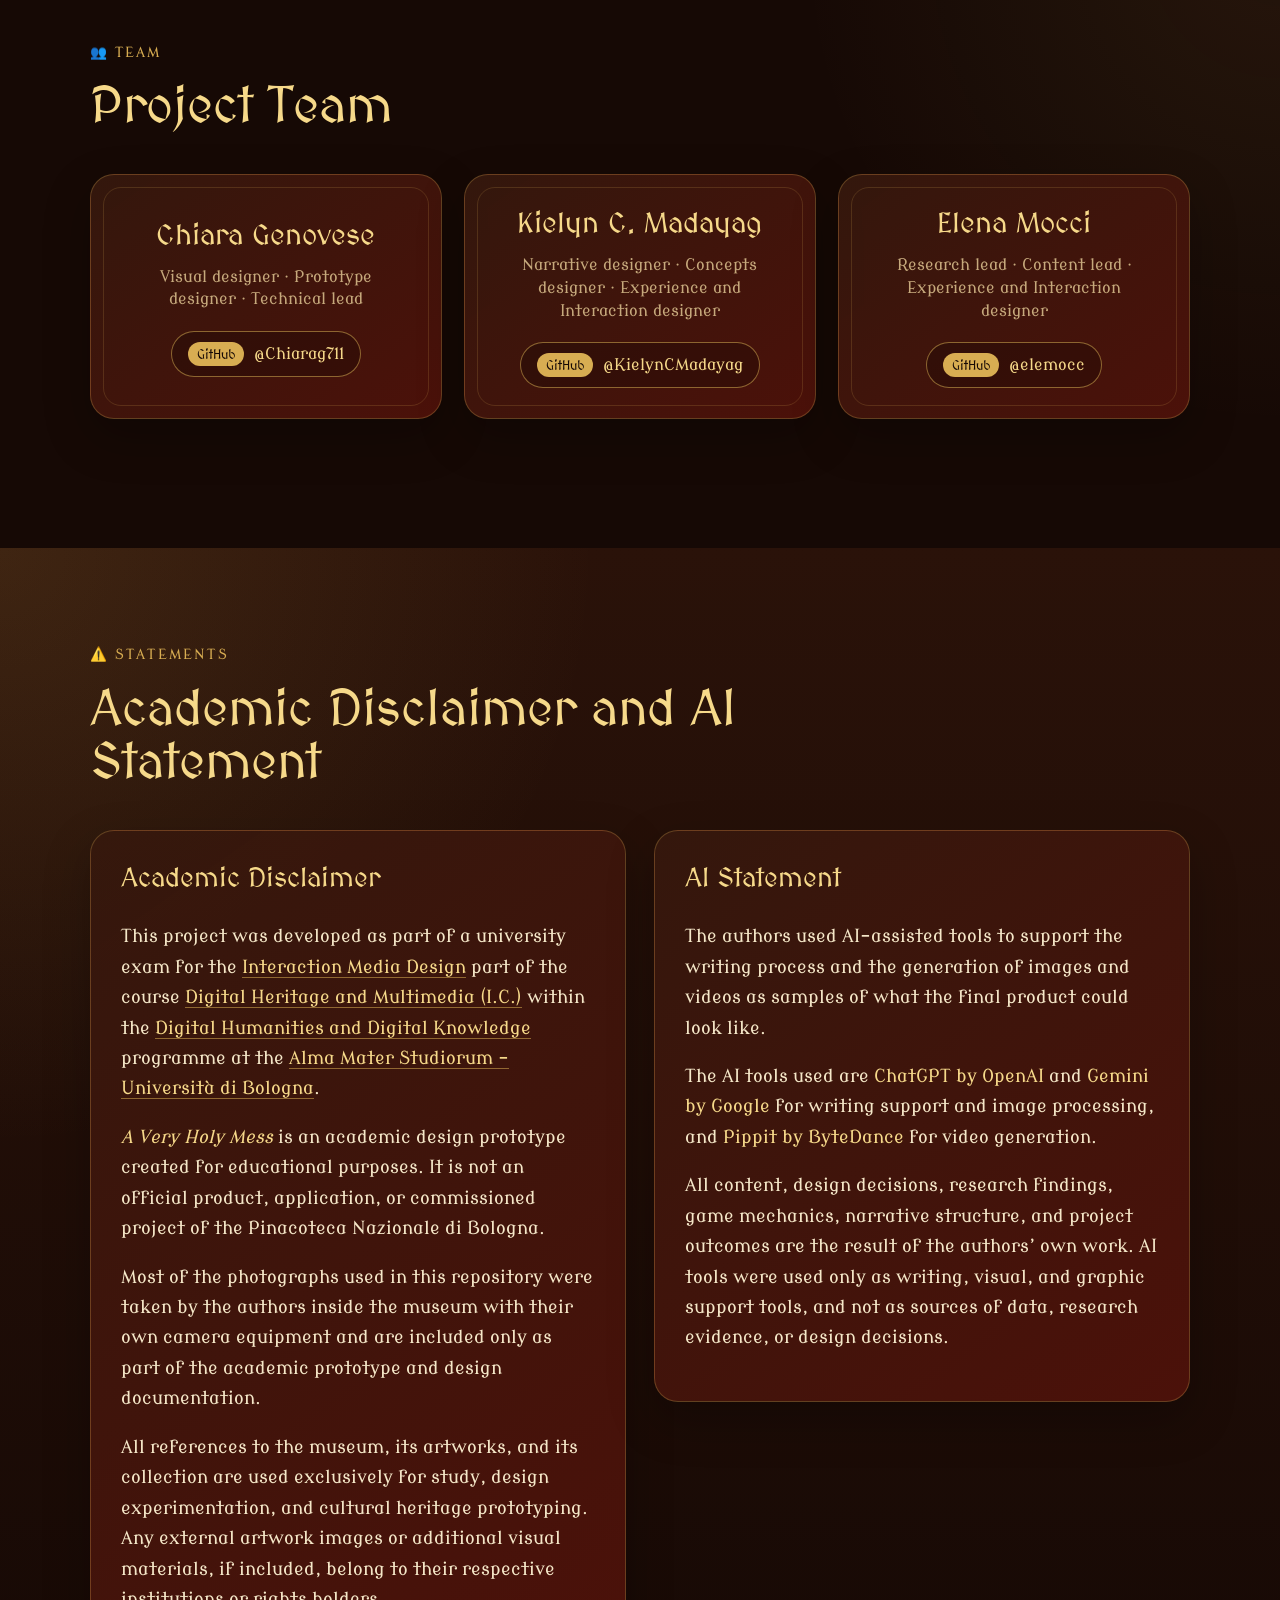
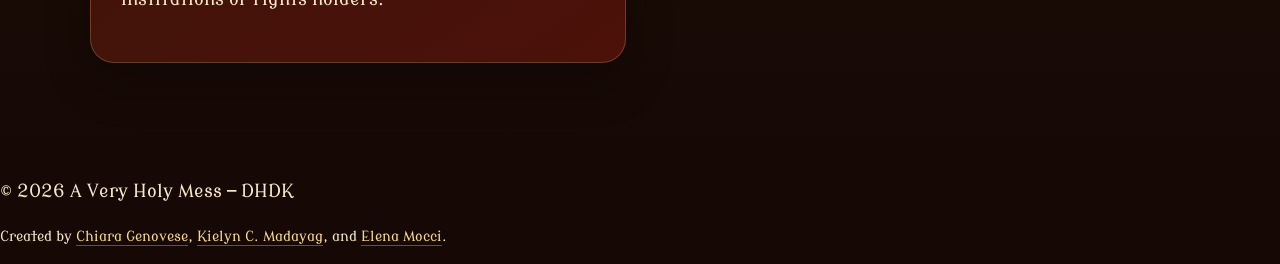
==== commit 8574b241: "github cards" ====
--- a/index.html
+++ b/index.html
@@ -366,7 +366,7 @@
       <div class="team-grid">
         <article class="team-card">
           <h3>Chiara Genovese</h3>
-          <p class="team-role">Game Design · Research · Visual Design</p>
+          <p class="team-role">Visual designer · Prototype designer · Technical lead</p>
 
           <a
             href="https://github.com/Chiarag711"
@@ -376,13 +376,13 @@
             aria-label="Chiara Genovese GitHub profile"
           >
             <span class="github-mark">GitHub</span>
-            <span>@Chhiarag711</span>
+            <span>@Chiarag711</span>
           </a>
         </article>
 
         <article class="team-card">
           <h3>Kielyn C. Madayag</h3>
-          <p class="team-role">Game Design · Narrative · Prototyping</p>
+          <p class="team-role">Narrative designer · Concepts designer · Experience and Interaction designer</p>
 
           <a
             href="https://github.com/KielynCMadayag"
@@ -398,7 +398,7 @@
 
         <article class="team-card">
           <h3>Elena Mocci</h3>
-          <p class="team-role">Game Design · Web Design · App Prototype</p>
+          <p class="team-role">Research lead · Content lead · Experience and Interaction designer</p>
 
           <a
             href="https://github.com/elemocc"
--- a/assets/style.css
+++ b/assets/style.css
@@ -661,19 +661,19 @@
   color: white;
 }
 
-/* FOOTER */
-
-footer {
-  padding: 28px 7%;
-  text-align: center;
-  background: #0e0402;
-  border-top: 1px solid rgba(216, 173, 82, 0.25);
-}
-
-footer p {
-  margin: 0;
-  color: var(--muted);
-  font-size: 0.95rem;
+.footer-credits {
+  margin-top: 8px;
+  font-size: 0.9rem;
+}
+
+.footer-credits a {
+  color: var(--gold-light);
+  text-decoration: none;
+  border-bottom: 1px solid rgba(216, 173, 82, 0.45);
+}
+
+.footer-credits a:hover {
+  color: white;
 }
 
 /* RESPONSIVE */
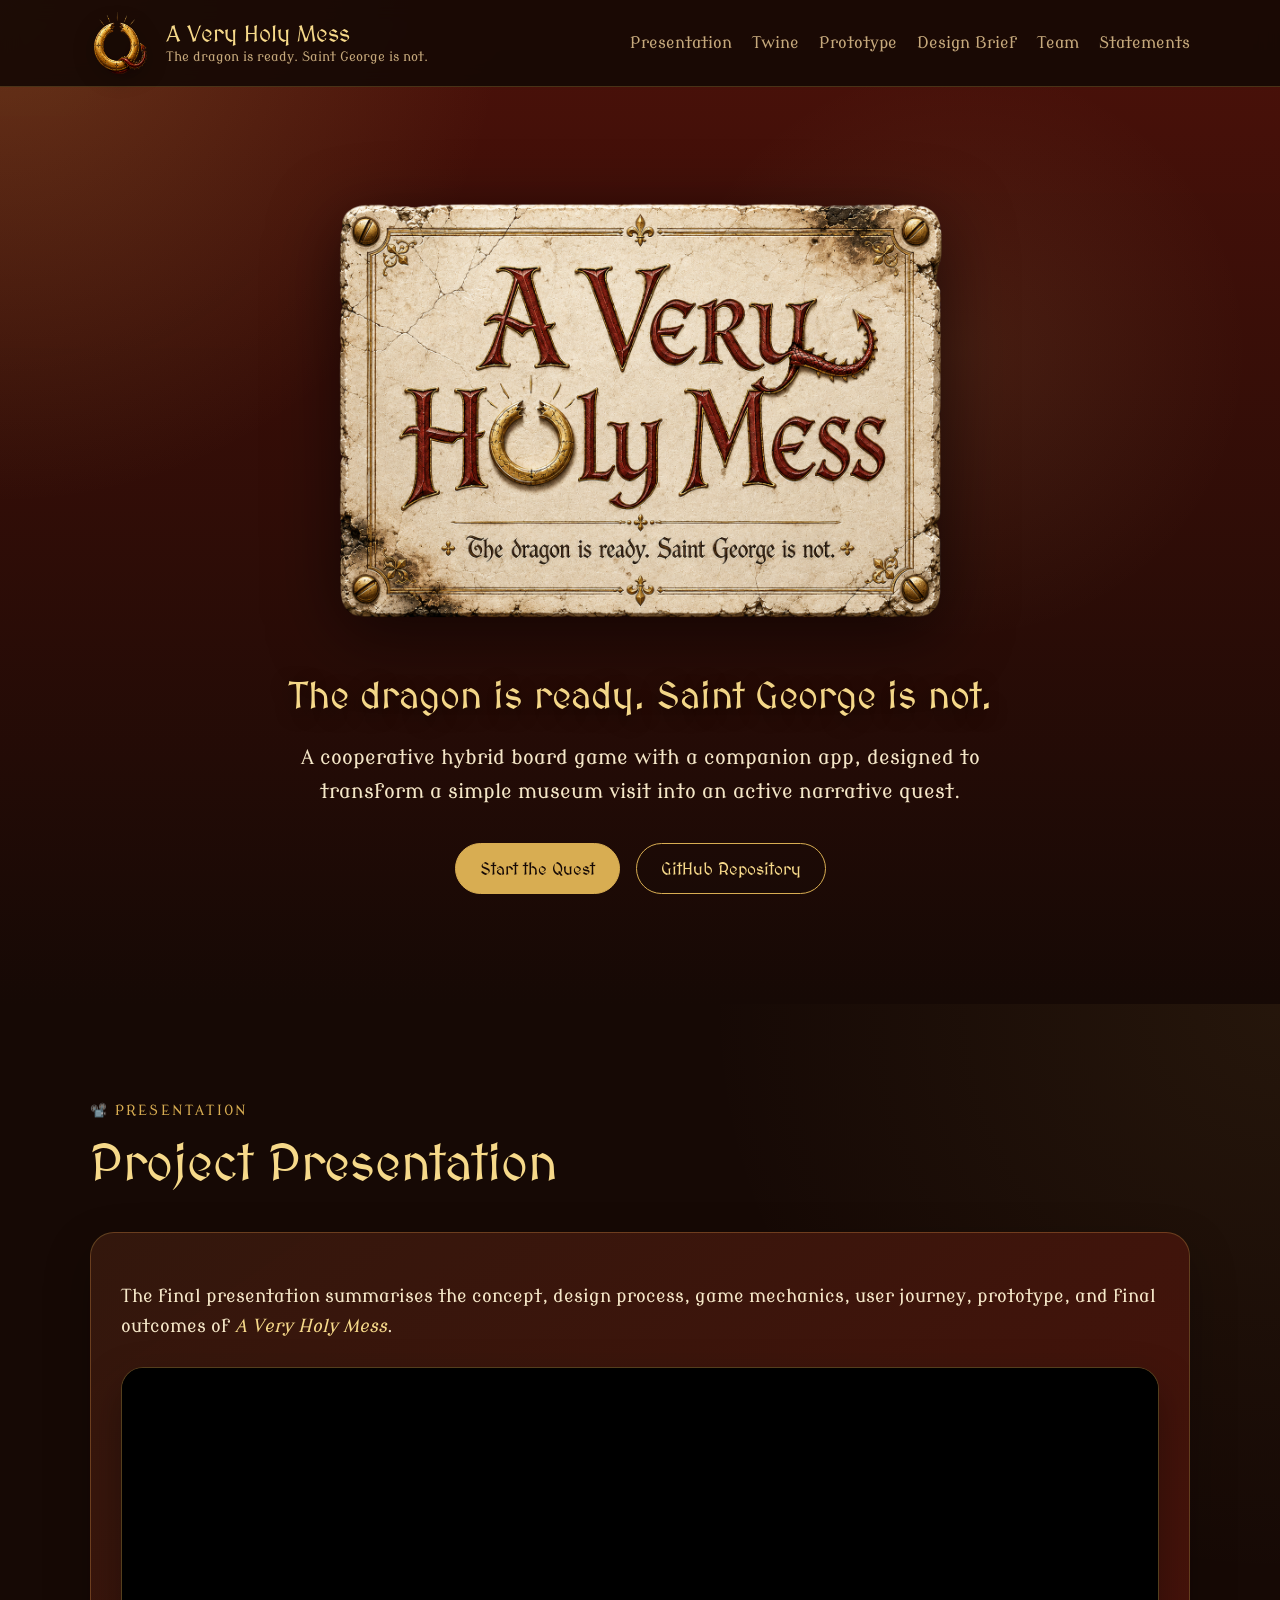
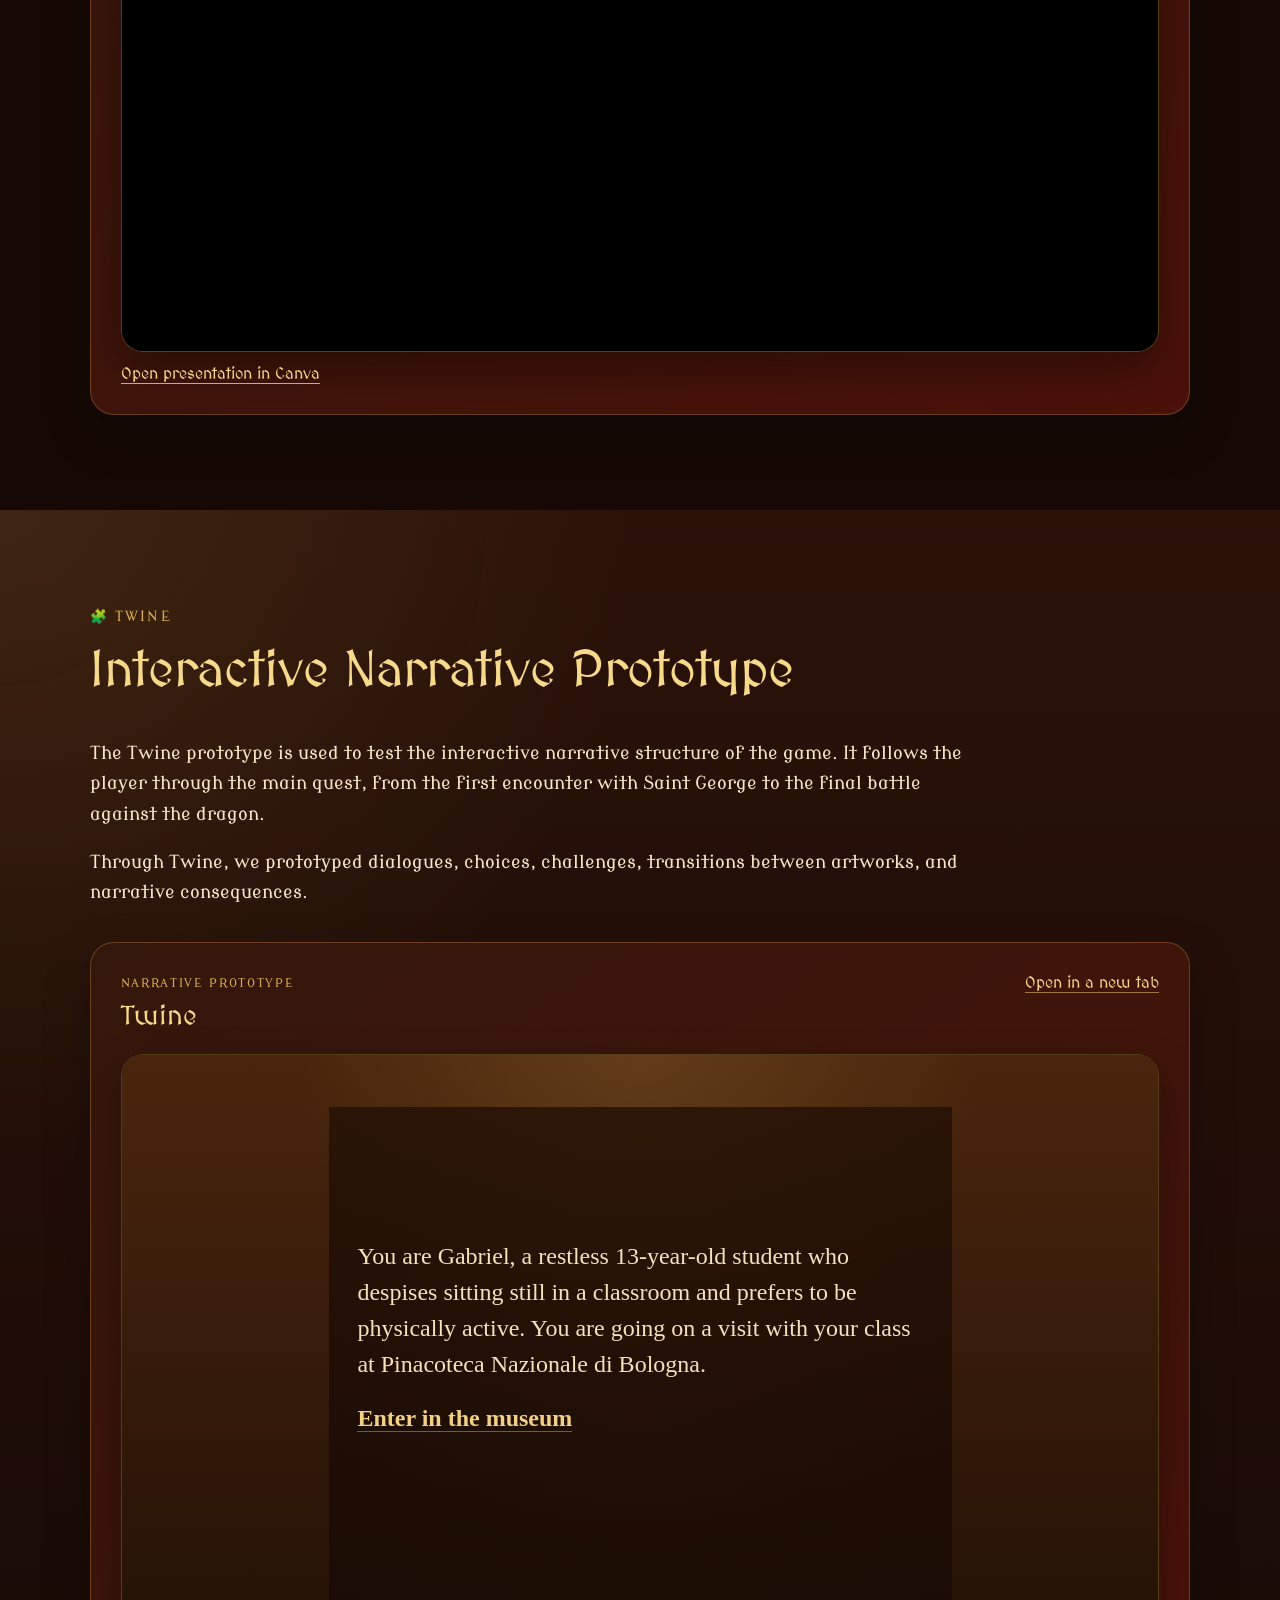
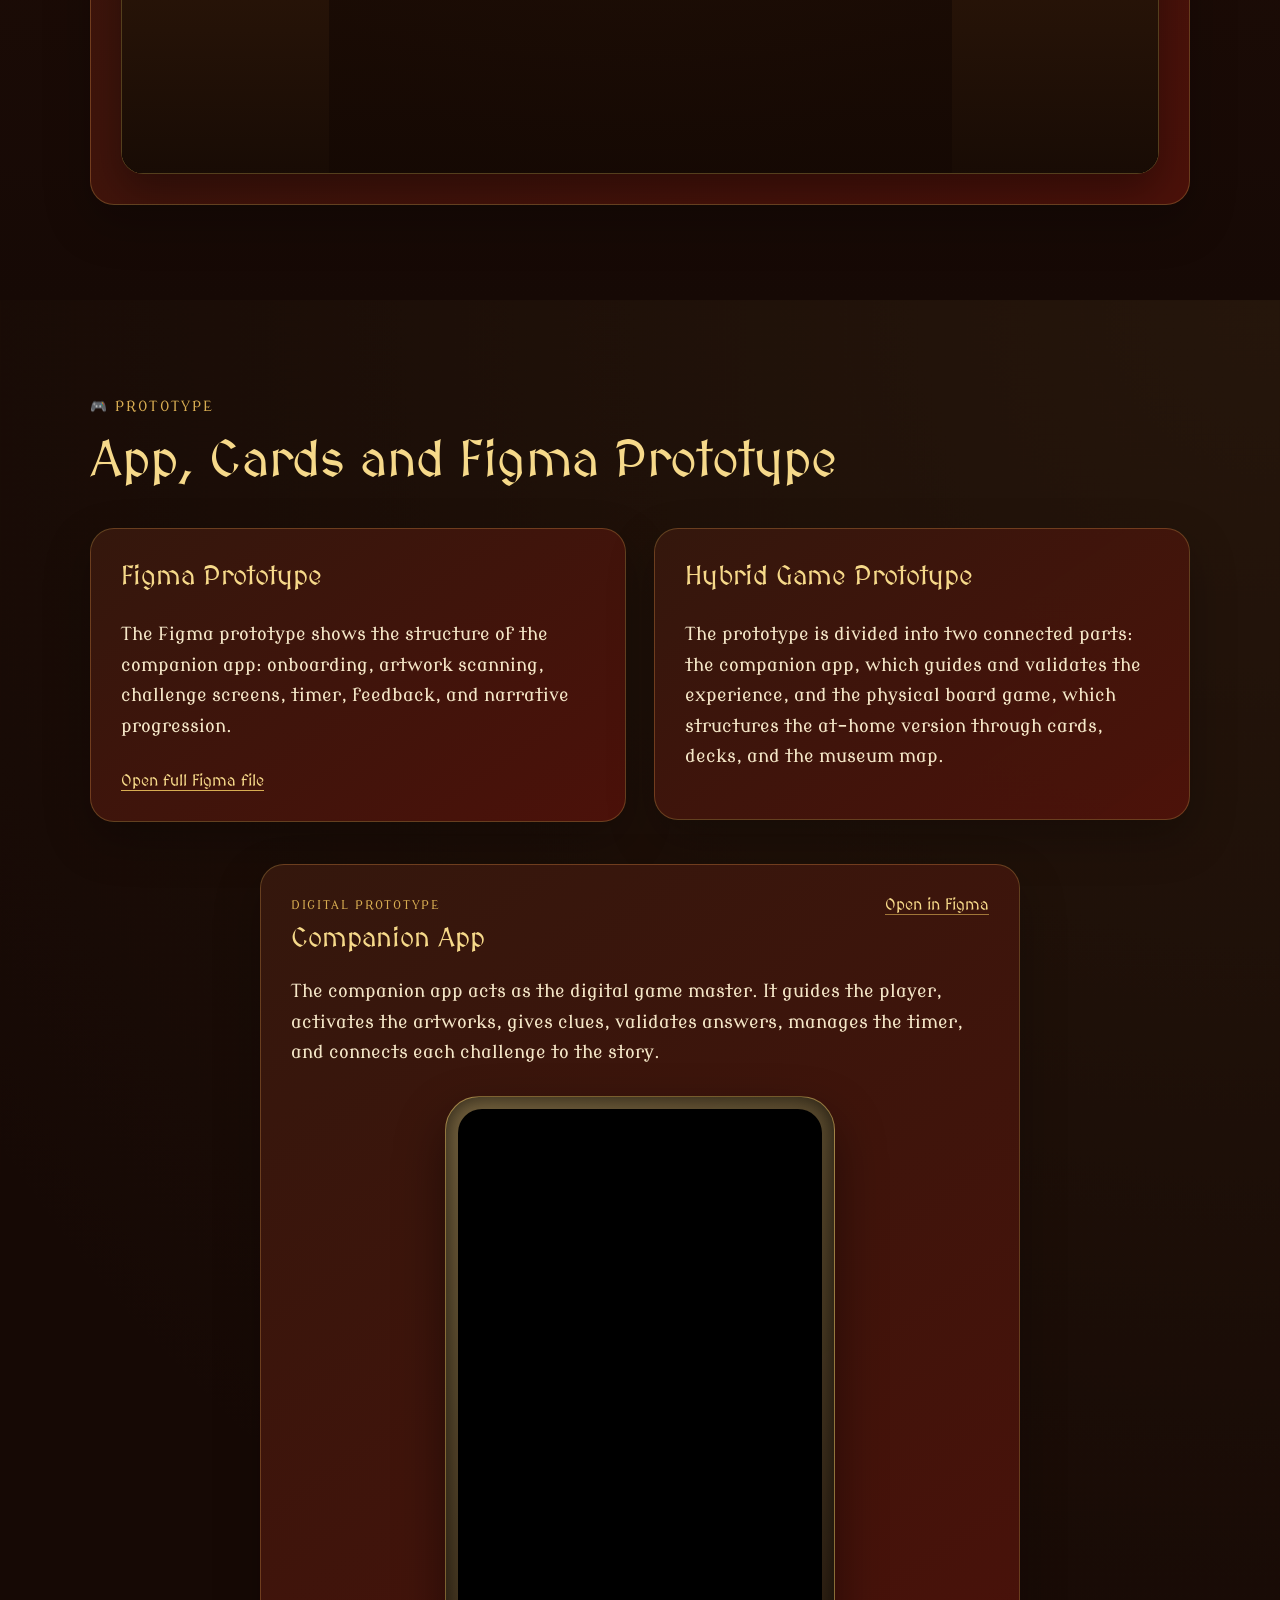
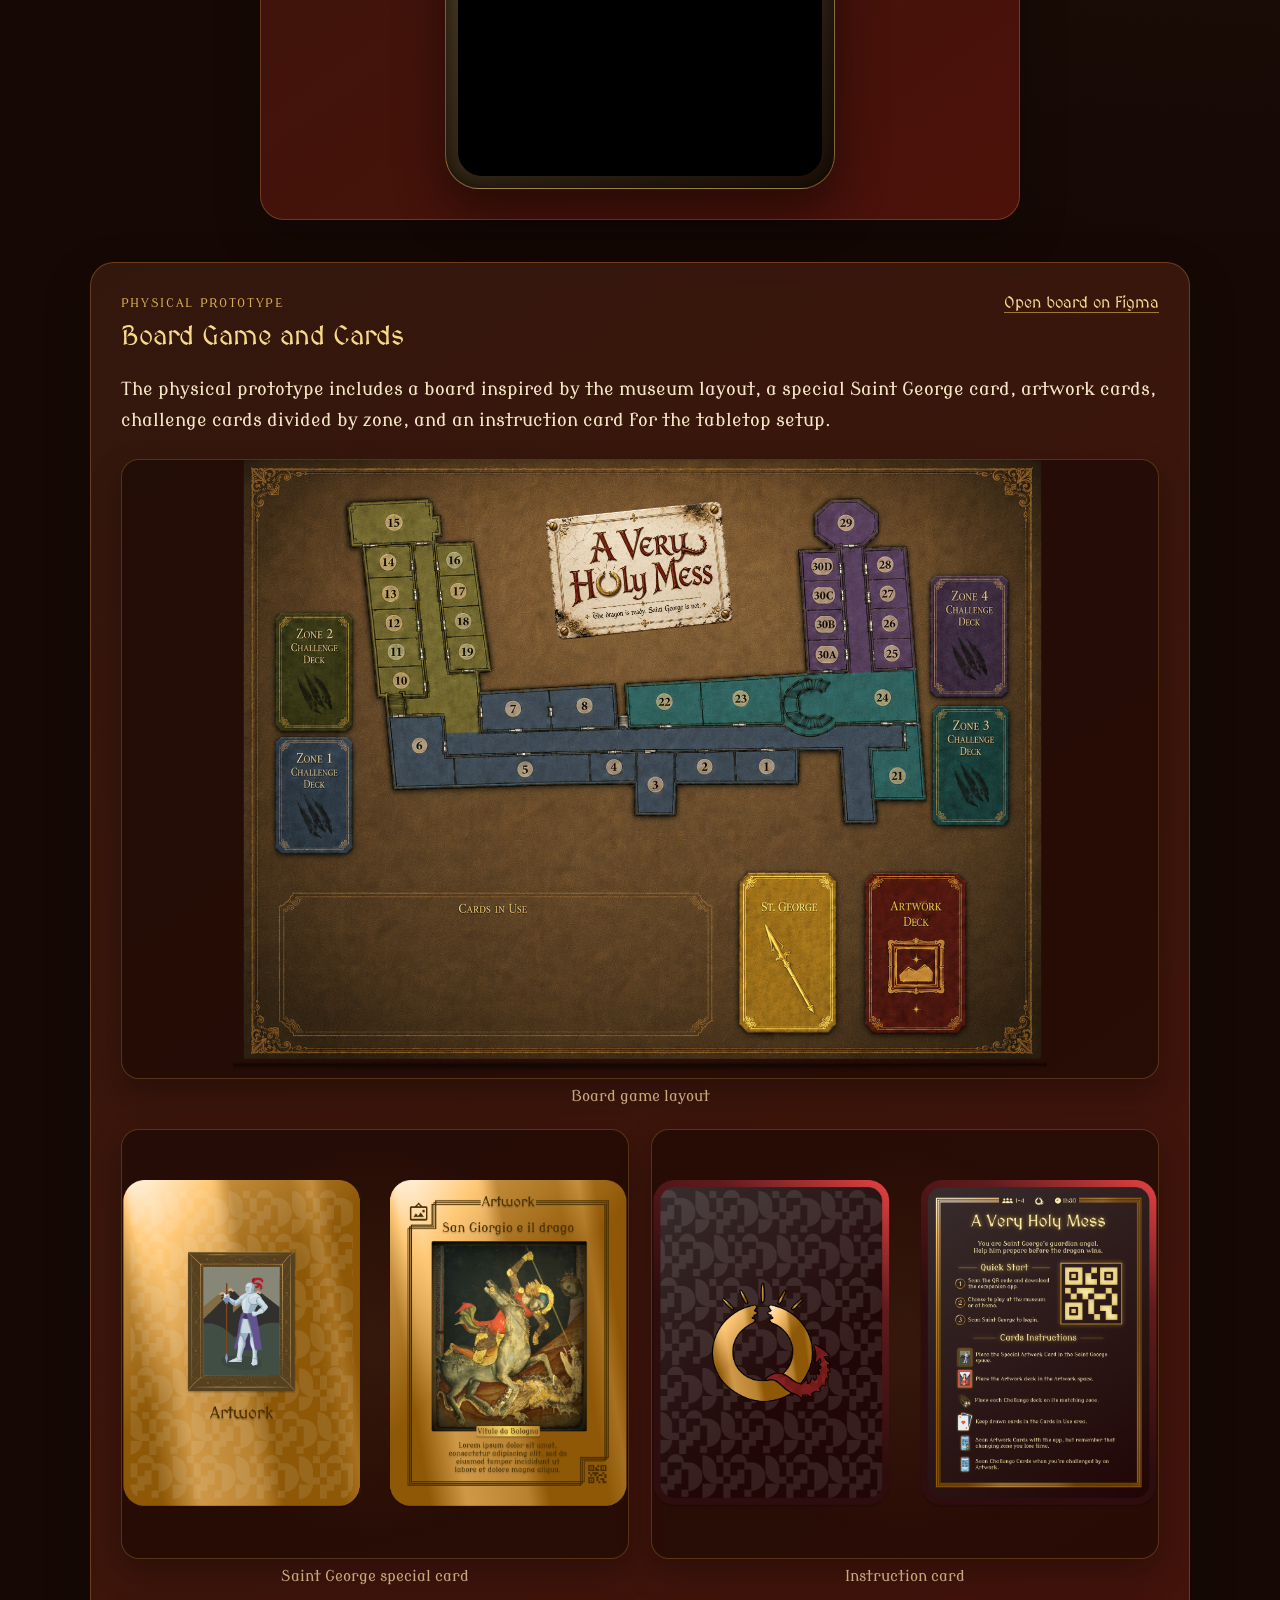
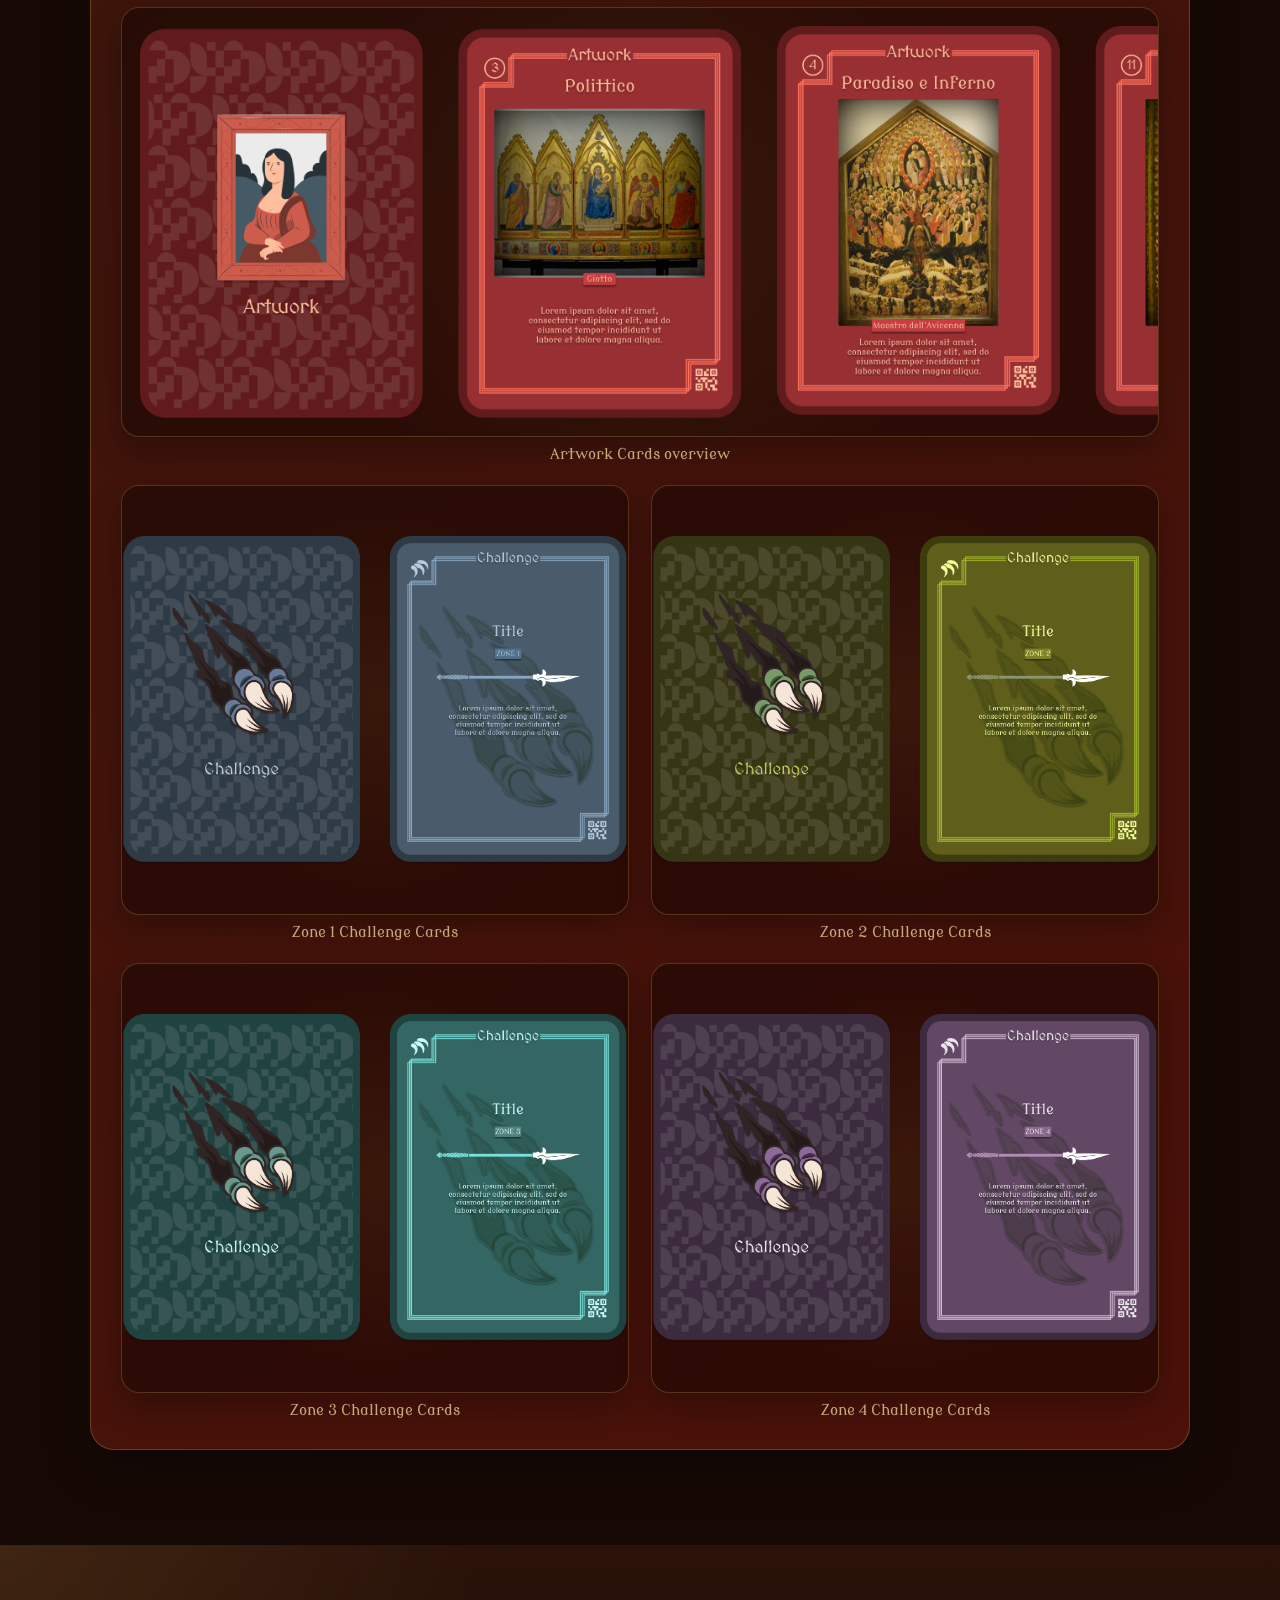
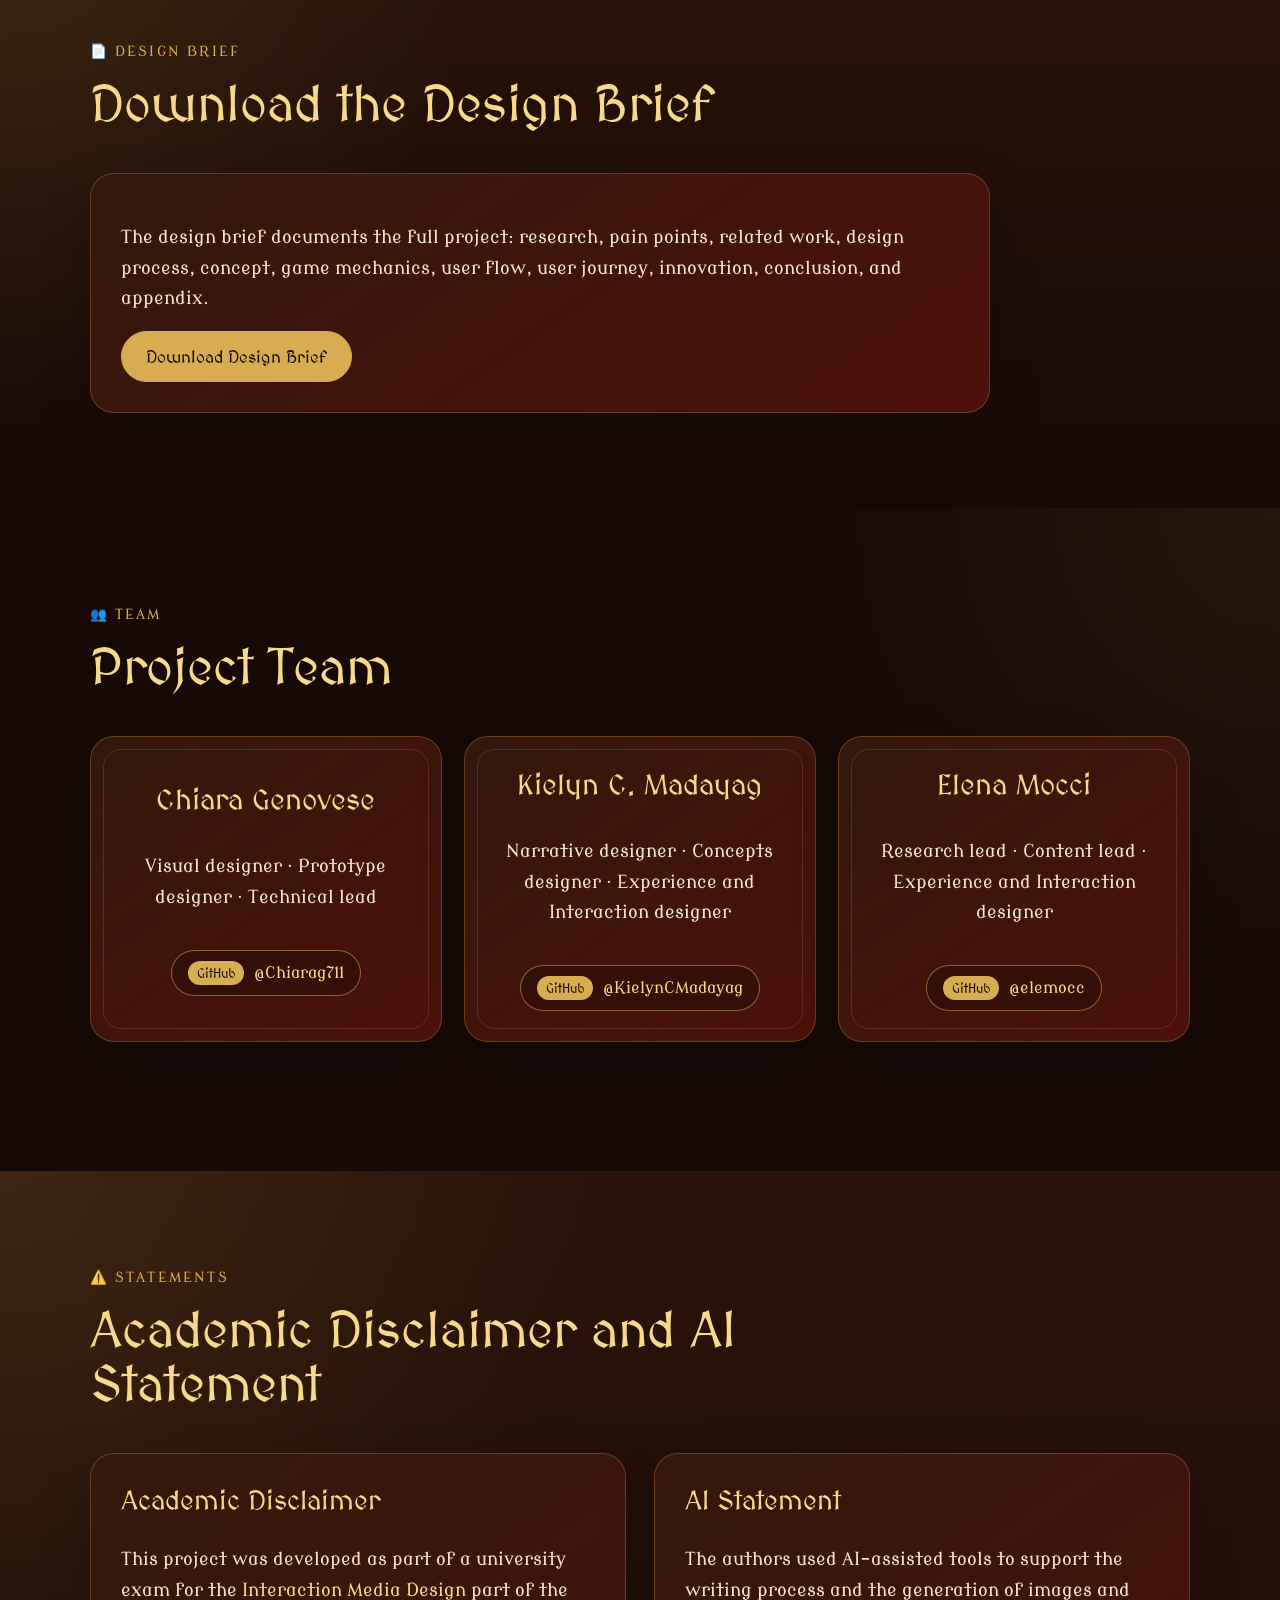
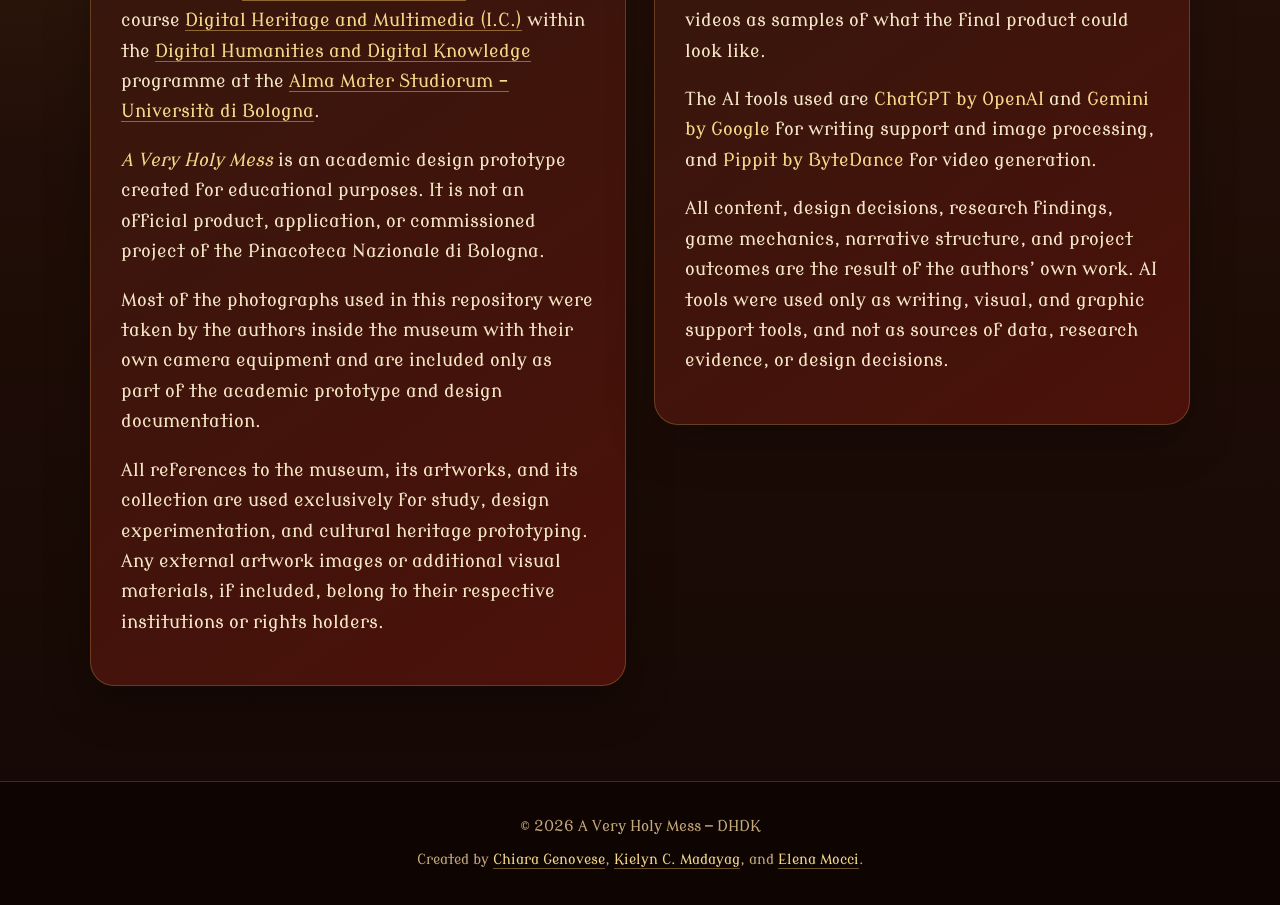
==== commit 390298f1: "Presentazione" ====
--- a/index.html
+++ b/index.html
@@ -92,15 +92,29 @@
         <h2>Project Presentation</h2>
       </div>
 
-      <div class="content-card large-card">
+      <div class="content-card presentation-card">
         <p>
-          This section will contain the final Canva presentation of the project.
-          The presentation will summarise the concept, design process, game mechanics,
+          The final presentation summarises the concept, design process, game mechanics,
           user journey, prototype, and final outcomes of <em>A Very Holy Mess</em>.
         </p>
 
-        <a href="#" class="text-link disabled-link">
-          Canva presentation coming soon
+        <div class="canva-frame">
+          <iframe
+            src="https://www.canva.com/design/DAHO4s0j8Y4/wz_fst_HdVfmYn1VrA-QvA/view"
+            title="A Very Holy Mess project presentation"
+            loading="lazy"
+            allowfullscreen
+            allow="fullscreen"
+          ></iframe>
+        </div>
+
+        <a
+          href="https://canva.link/6il8hz4ab5c44y3"
+          class="text-link"
+          target="_blank"
+          rel="noopener noreferrer"
+        >
+          Open presentation in Canva
         </a>
       </div>
     </section>
--- a/assets/style.css
+++ b/assets/style.css
@@ -21,11 +21,26 @@
   scroll-padding-top: 110px;
 }
 
+html,
+body {
+  width: 100%;
+  max-width: 100%;
+  overflow-x: hidden;
+}
+
 body {
   margin: 0;
   background: var(--bg-dark);
   color: var(--cream);
   font-family: var(--font-body);
+}
+
+main,
+section,
+footer {
+  width: 100%;
+  max-width: 100vw;
+  overflow-x: hidden;
 }
 
 body::before {
@@ -322,6 +337,36 @@
   grid-template-columns: repeat(2, minmax(0, 1fr));
   gap: 28px;
   align-items: start;
+}
+
+/* PRESENTATION EMBED */
+
+.presentation-card {
+  width: 100%;
+  max-width: 1180px;
+  margin: 0 auto;
+  overflow: hidden;
+}
+
+.canva-frame {
+  width: 100%;
+  aspect-ratio: 16 / 9;
+  margin-top: 26px;
+  overflow: hidden;
+  border-radius: 22px;
+  border: 1px solid rgba(216, 173, 82, 0.35);
+  background: #0e0402;
+  box-shadow:
+    0 18px 42px rgba(0, 0, 0, 0.35),
+    inset 0 0 28px rgba(0, 0, 0, 0.65);
+}
+
+.canva-frame iframe {
+  width: 100%;
+  height: 100%;
+  display: block;
+  border: 0;
+  background: #000;
 }
 
 /* CARDS */
@@ -579,12 +624,12 @@
 
 .team-card {
   text-align: center;
-  min-height: 230px;
+  min-height: 210px;
   display: flex;
   flex-direction: column;
   align-items: center;
   justify-content: center;
-  gap: 14px;
+  gap: 16px;
   position: relative;
   overflow: hidden;
 }
@@ -605,22 +650,12 @@
   z-index: 1;
 }
 
-.team-role {
-  max-width: 260px;
-  margin: 0;
-  color: var(--muted);
-  font-size: 0.98rem;
-  line-height: 1.45;
-  position: relative;
-  z-index: 1;
-}
-
 .team-github {
   display: inline-flex;
   align-items: center;
   justify-content: center;
   gap: 10px;
-  margin-top: 6px;
+  margin-top: 4px;
   padding: 10px 16px;
   border-radius: 999px;
   border: 1px solid rgba(216, 173, 82, 0.55);
@@ -649,6 +684,12 @@
   font-size: 0.8rem;
 }
 
+.centered {
+  text-align: center;
+  max-width: 850px;
+  margin: 0 auto;
+}
+
 /* STATEMENTS */
 
 #statements a {
@@ -659,6 +700,38 @@
 
 #statements a:hover {
   color: white;
+}
+
+/* FOOTER */
+
+footer {
+  width: 100%;
+  max-width: 100vw;
+  padding: 32px 7%;
+  margin: 0 auto;
+  text-align: center;
+  background: #0e0402;
+  border-top: 1px solid rgba(216, 173, 82, 0.25);
+  display: grid;
+  grid-template-columns: minmax(0, 1fr);
+  place-items: center;
+  overflow-x: hidden;
+}
+
+footer p,
+footer .footer-credits {
+  width: 100%;
+  max-width: 900px;
+  margin-left: auto;
+  margin-right: auto;
+  text-align: center;
+  color: var(--muted);
+}
+
+footer p {
+  margin-top: 0;
+  margin-bottom: 0;
+  font-size: 0.95rem;
 }
 
 .footer-credits {
@@ -873,6 +946,10 @@
   .twine-frame {
     height: 560px;
   }
+
+  .footer-credits {
+    line-height: 1.8;
+  }
 }
 
 @media (max-width: 420px) {
@@ -897,4 +974,14 @@
   .board-preview img {
     max-height: 360px;
   }
+
+  @media (max-width: 520px) {
+  .presentation-card {
+    padding: 22px;
+  }
+
+  .canva-frame {
+    border-radius: 16px;
+  }
+}
 }
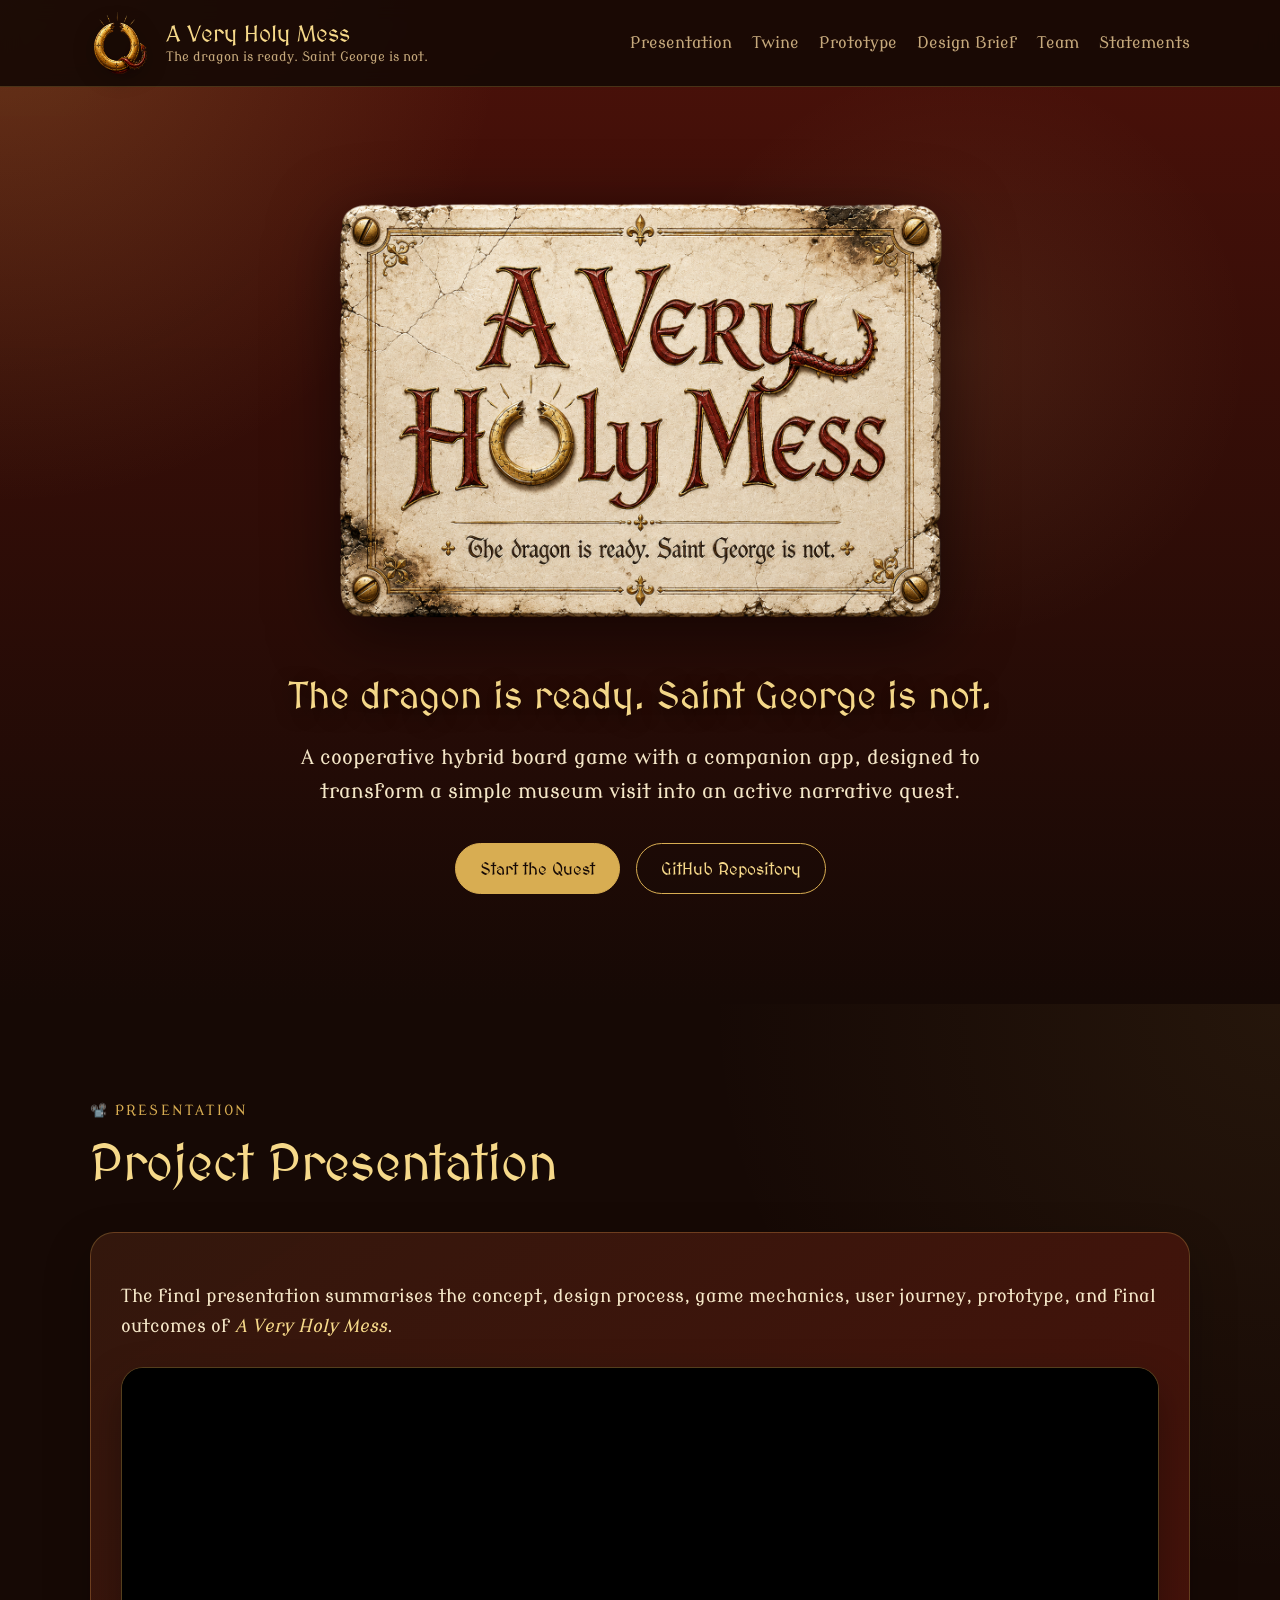
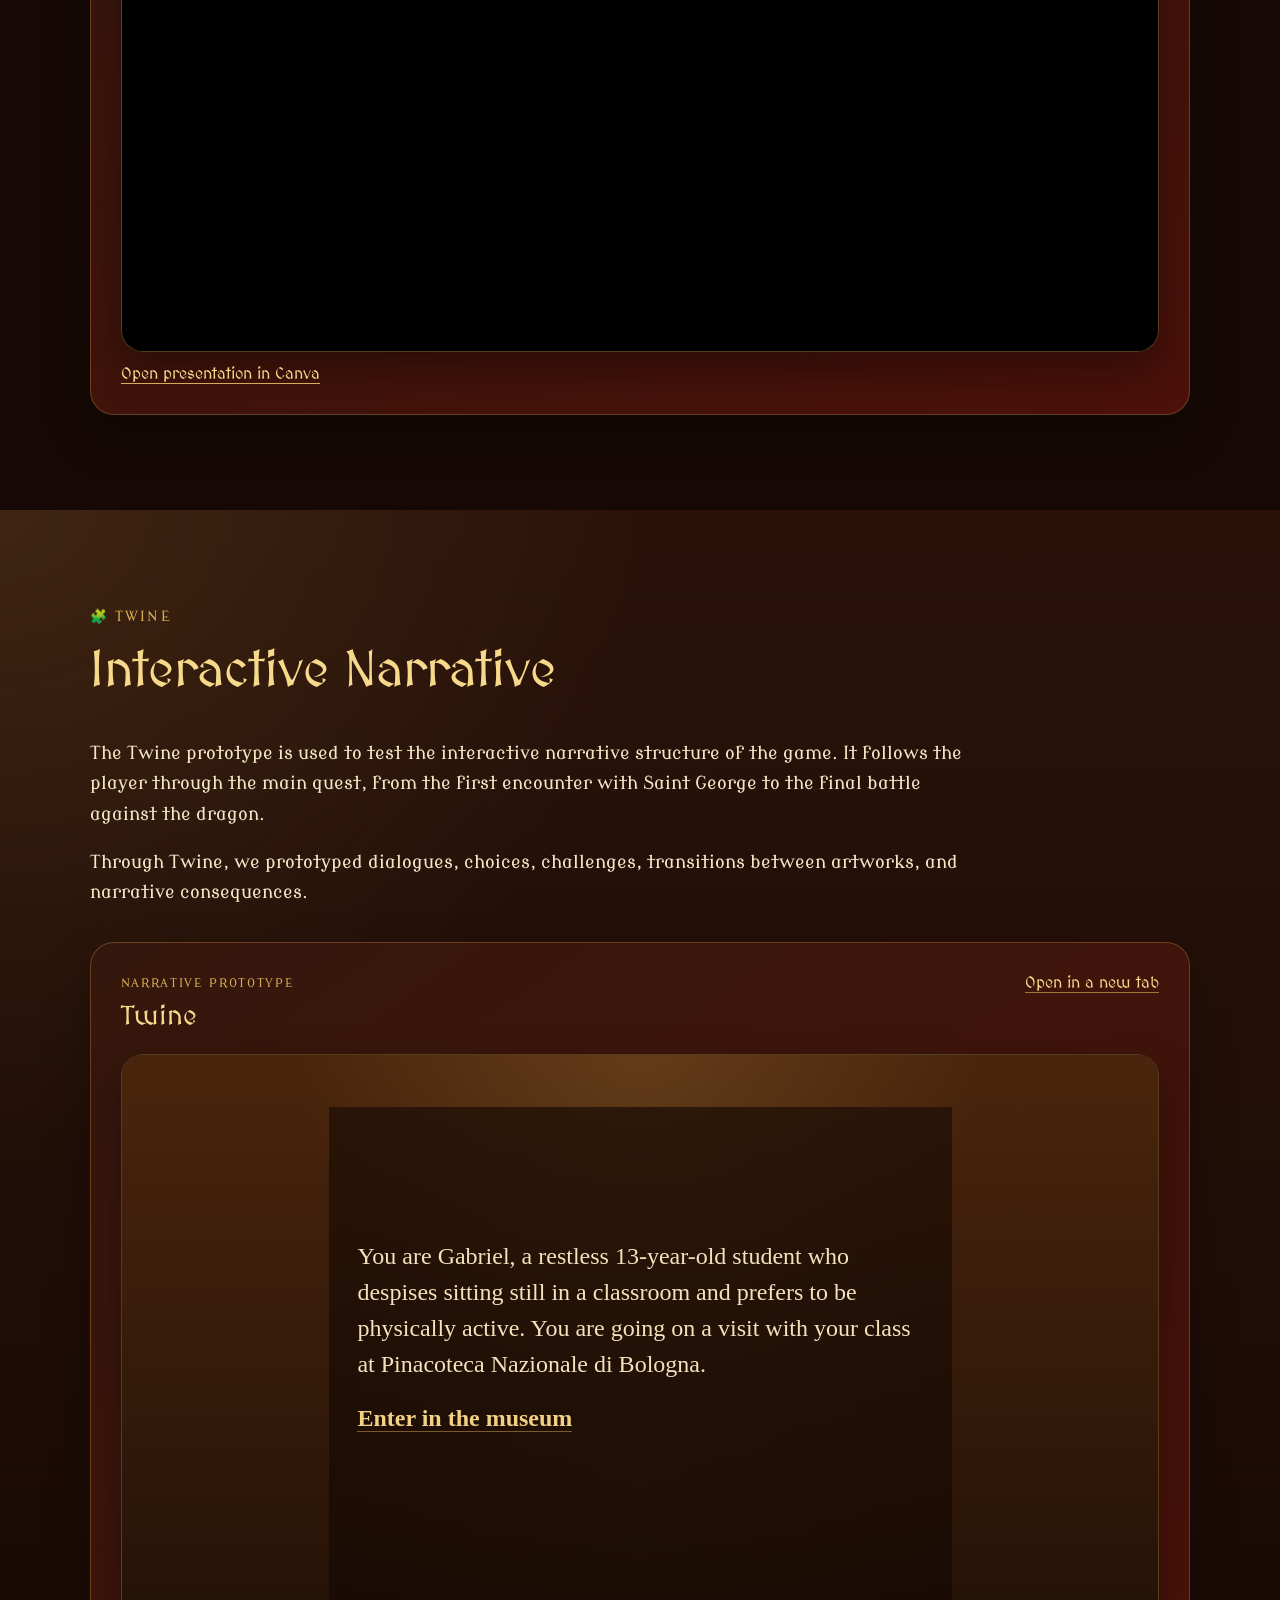
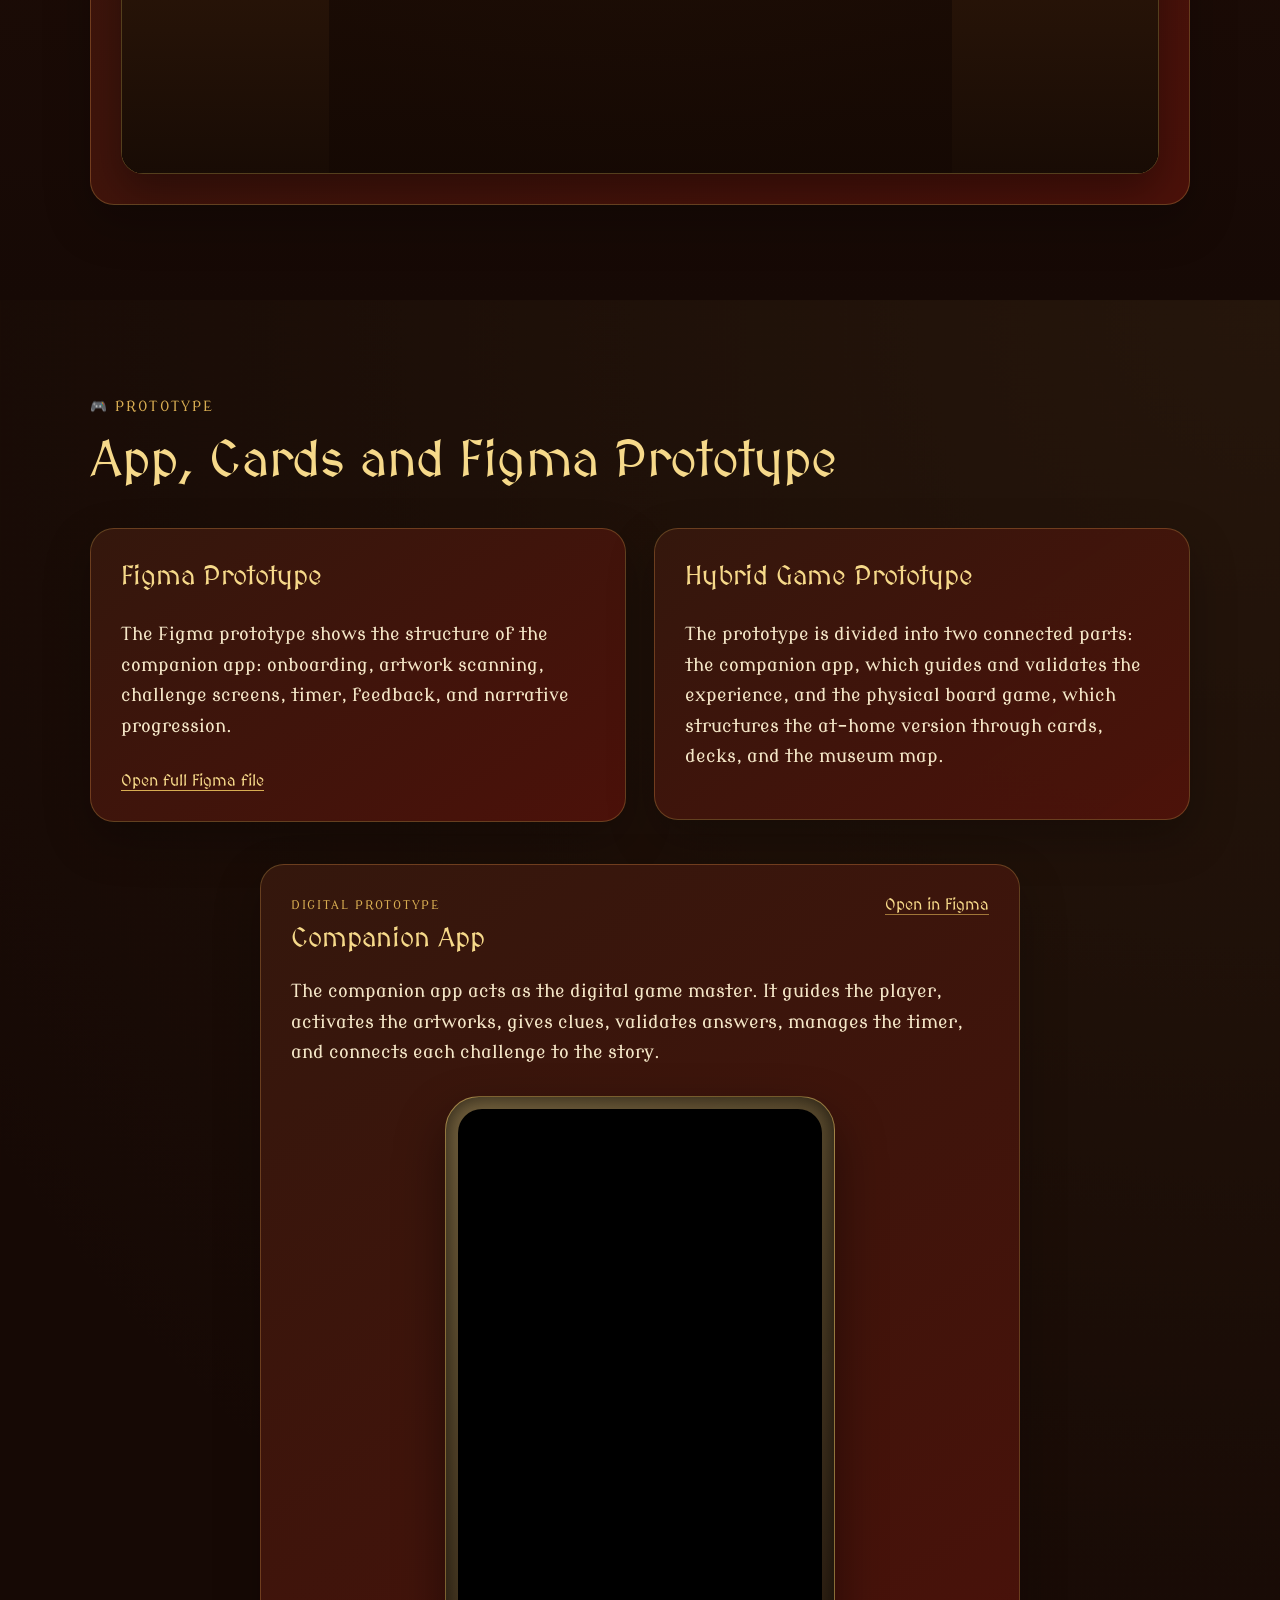
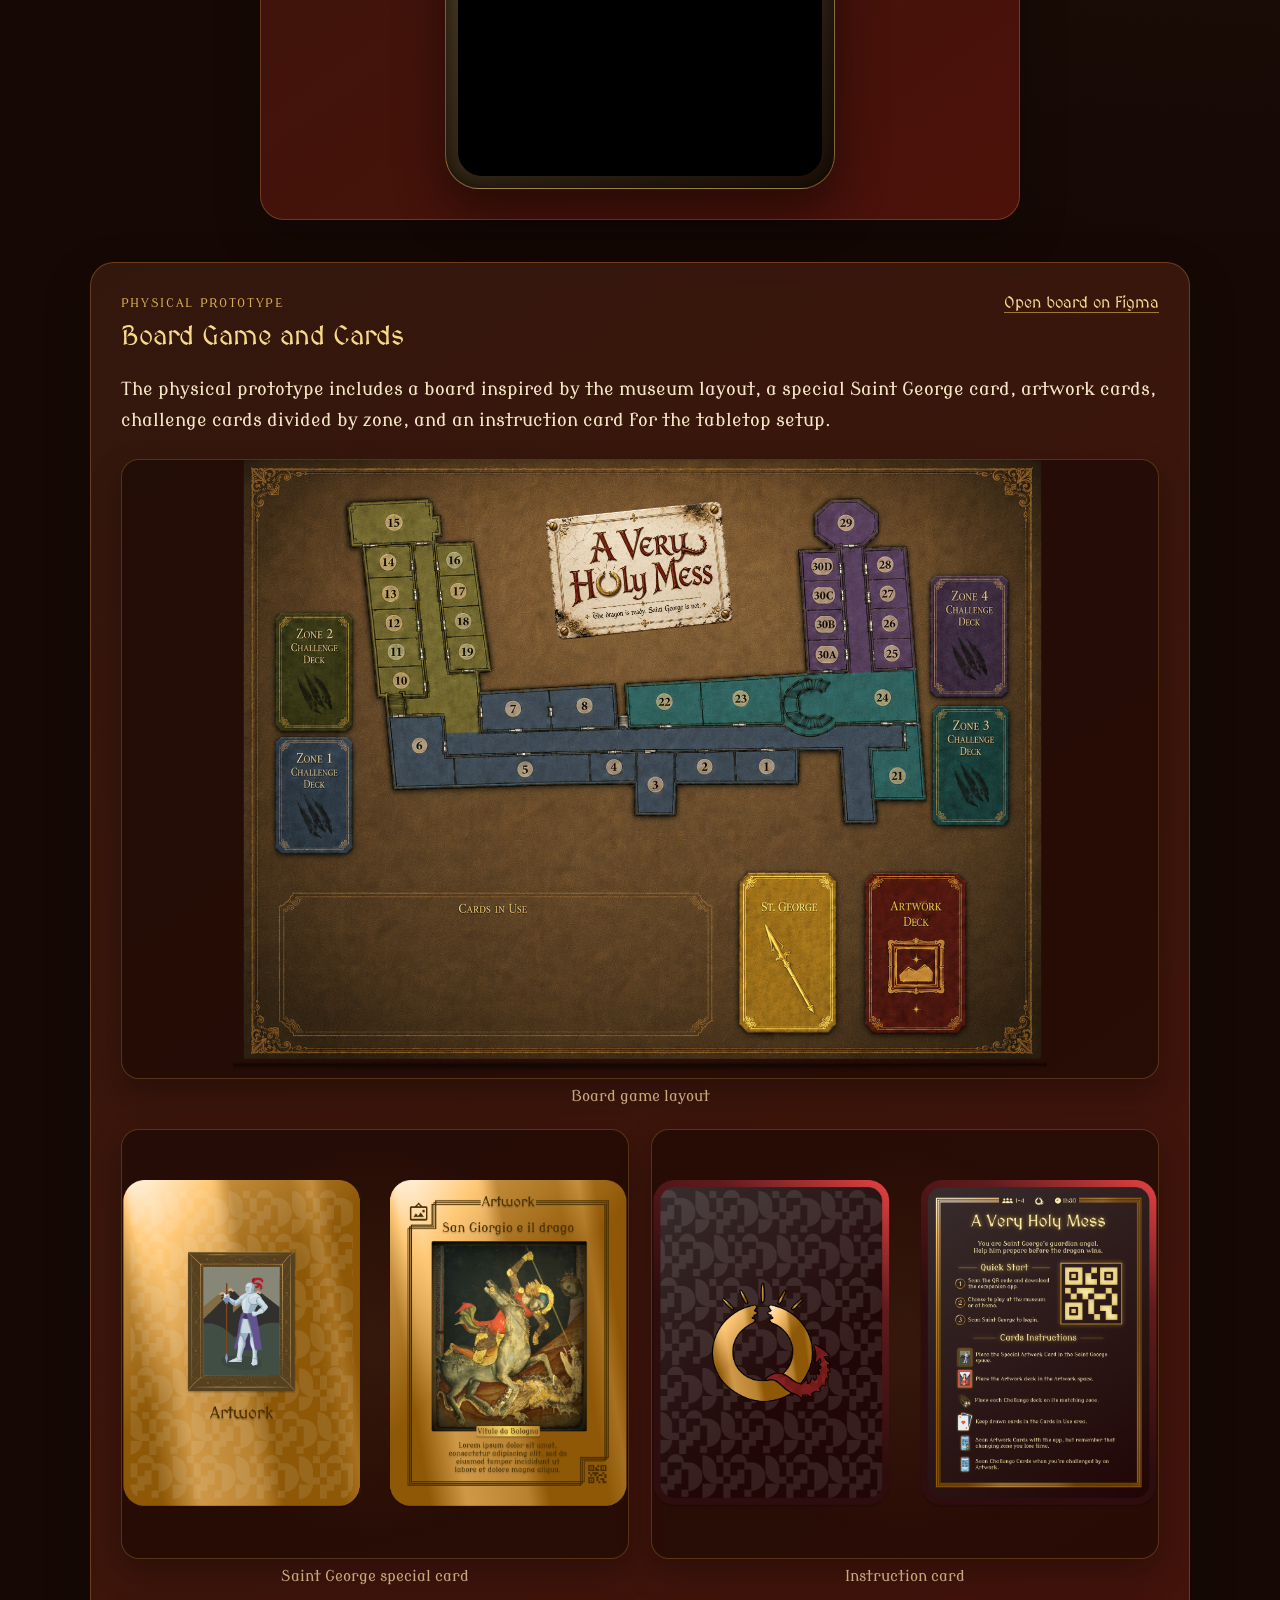
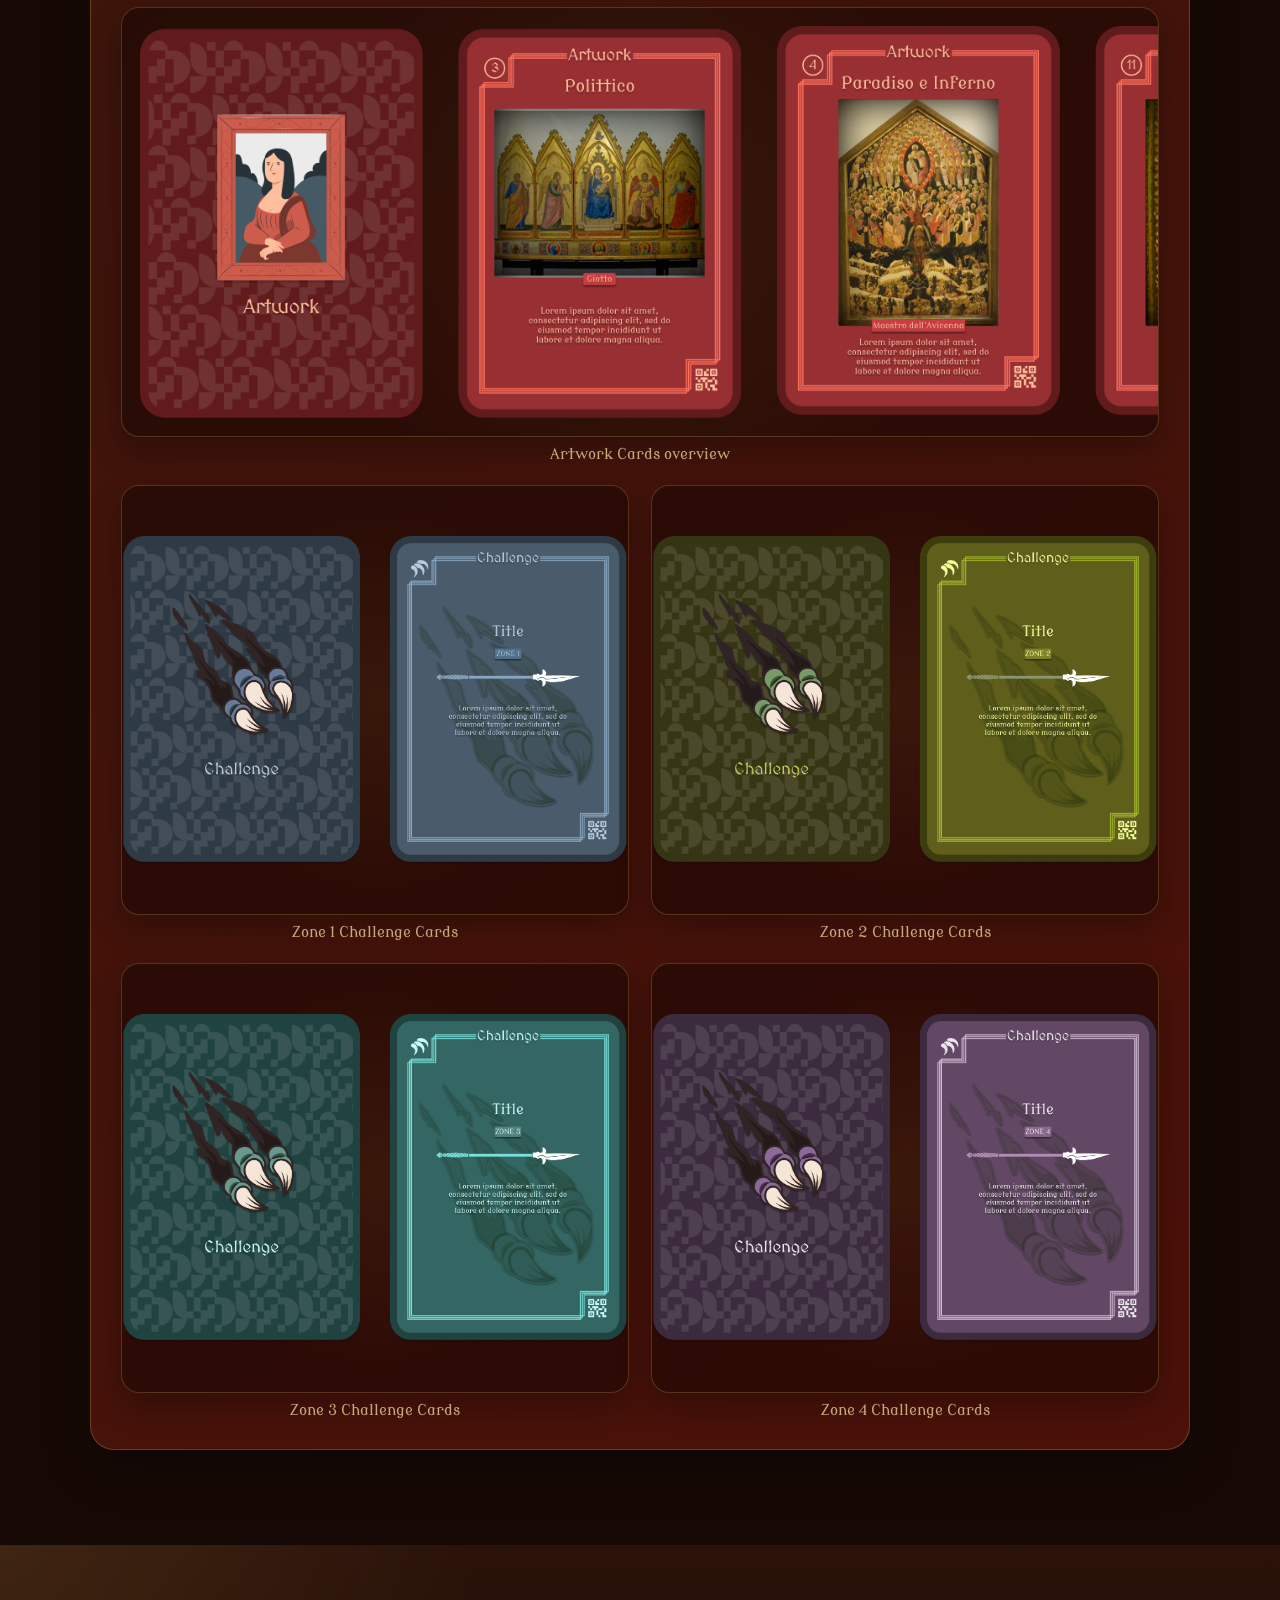
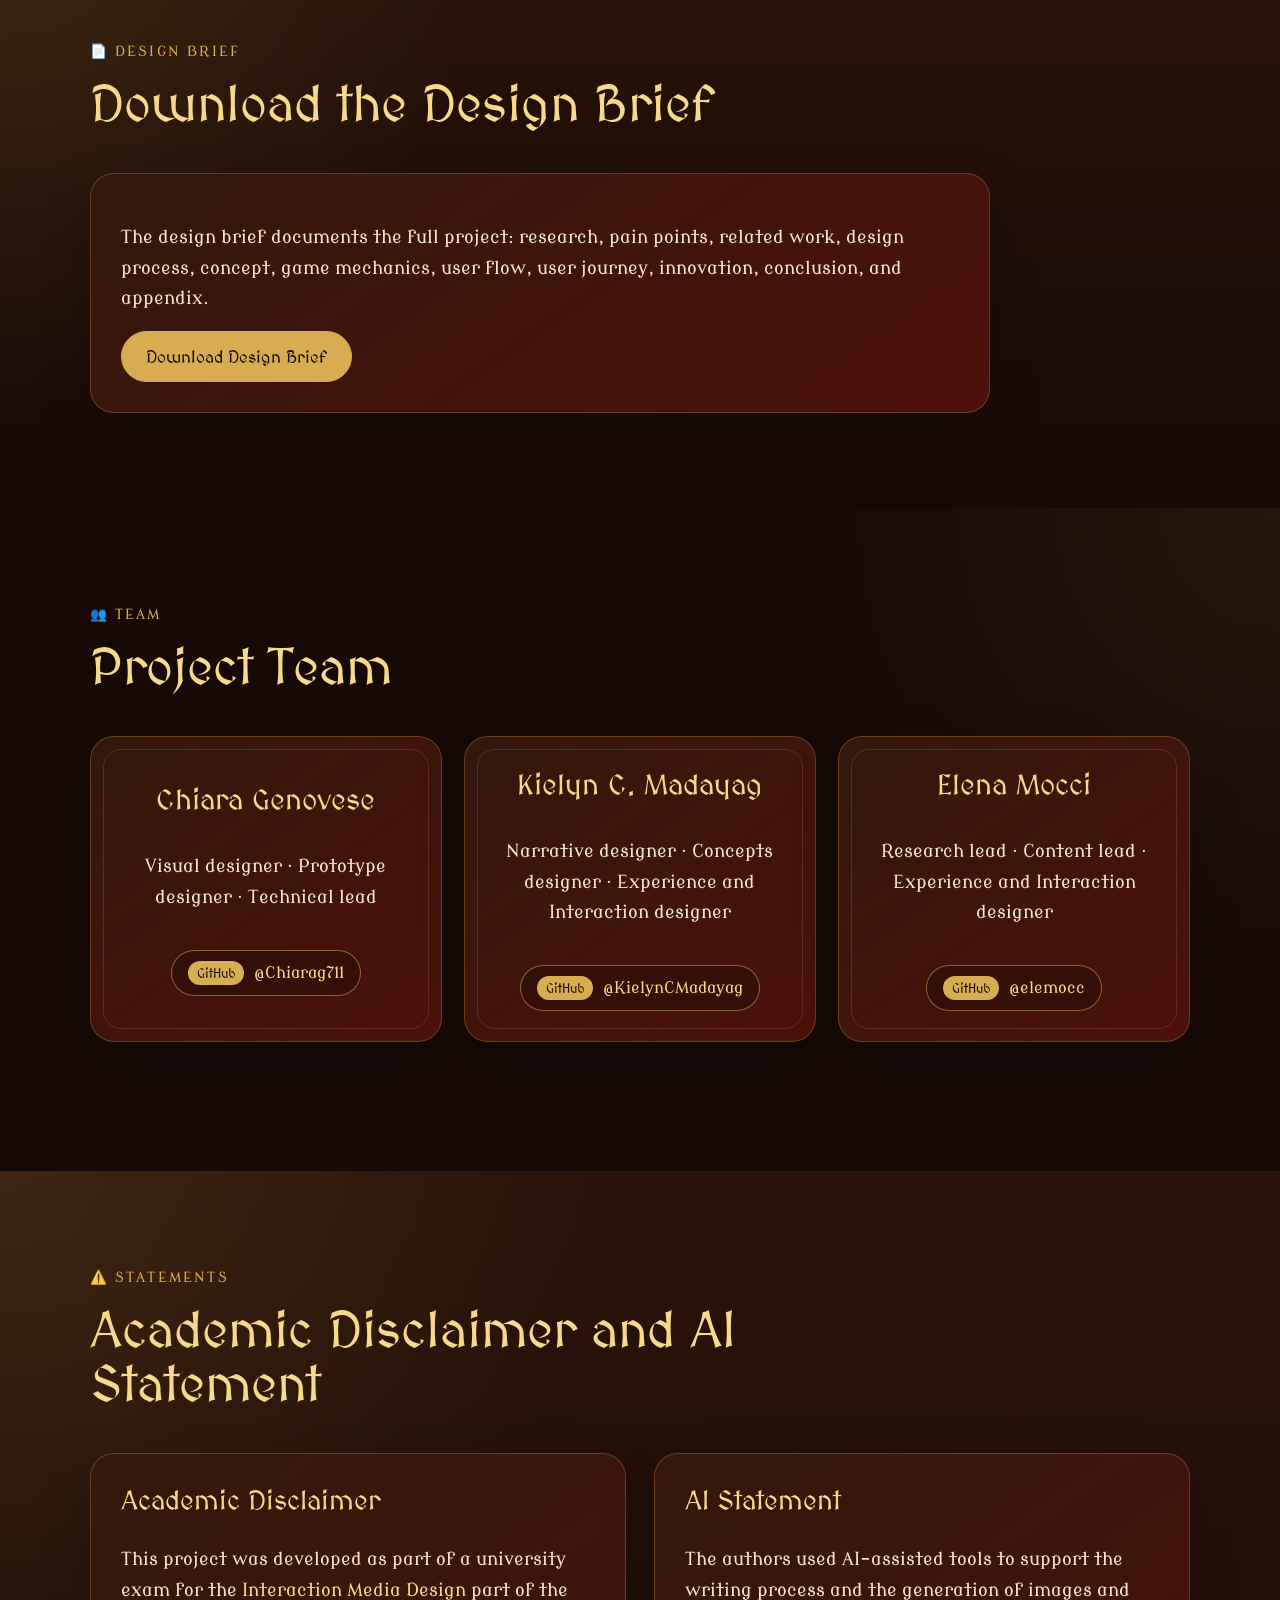
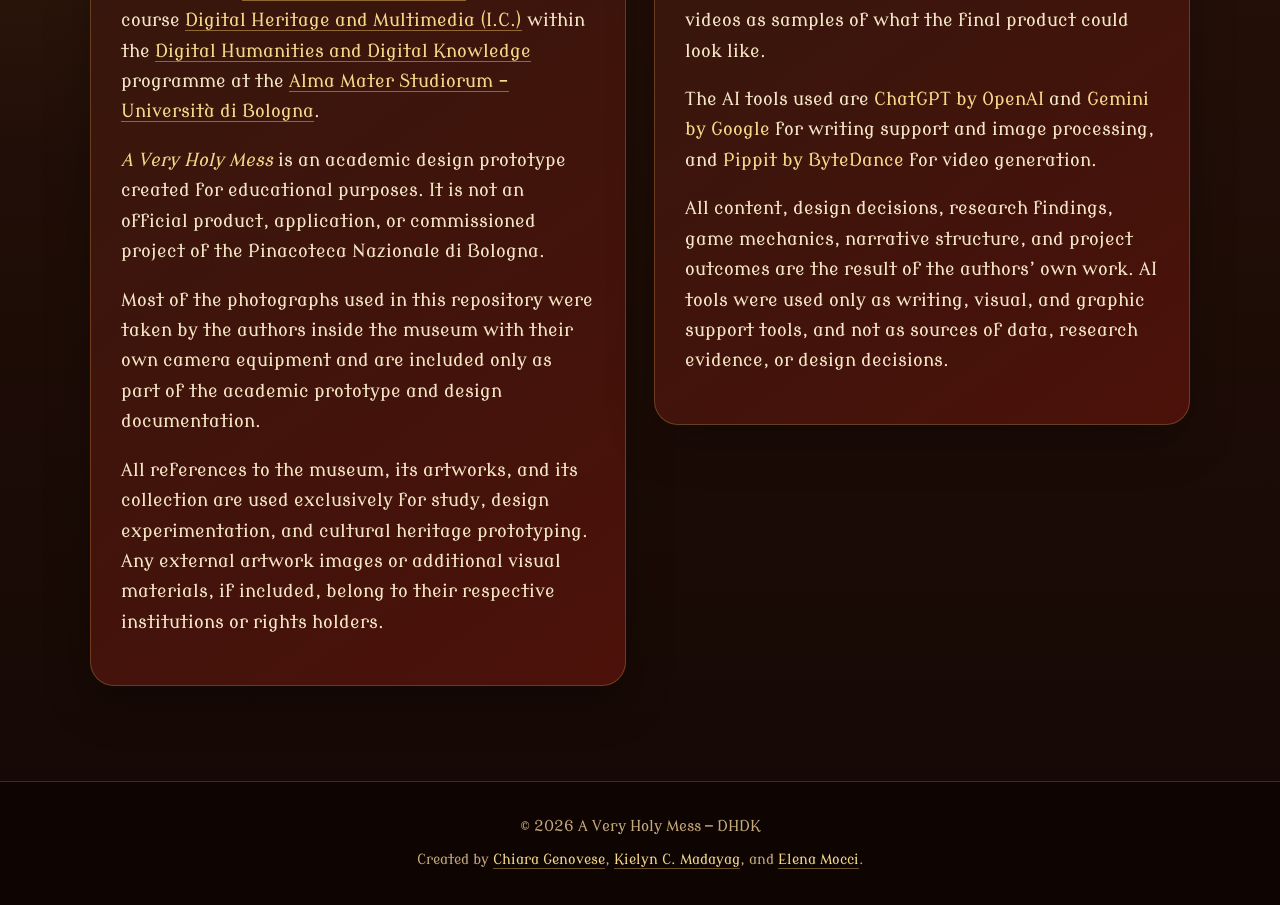
==== commit f4a73021: "huibk" ====
--- a/index.html
+++ b/index.html
@@ -100,7 +100,7 @@
 
         <div class="canva-frame">
           <iframe
-            src="https://www.canva.com/design/DAHO4s0j8Y4/wz_fst_HdVfmYn1VrA-QvA/view"
+            src="https://www.canva.com/design/DAHO4s0j8Y4/wz_fst_HdVfmYn1VrA-QvA/view?embed"
             title="A Very Holy Mess project presentation"
             loading="lazy"
             allowfullscreen
@@ -123,7 +123,7 @@
     <section id="twine" class="section dark">
       <div class="section-header">
         <p class="eyebrow">🧩 Twine</p>
-        <h2>Interactive Narrative Prototype</h2>
+        <h2>Interactive Narrative</h2>
       </div>
 
       <div class="twine-intro">
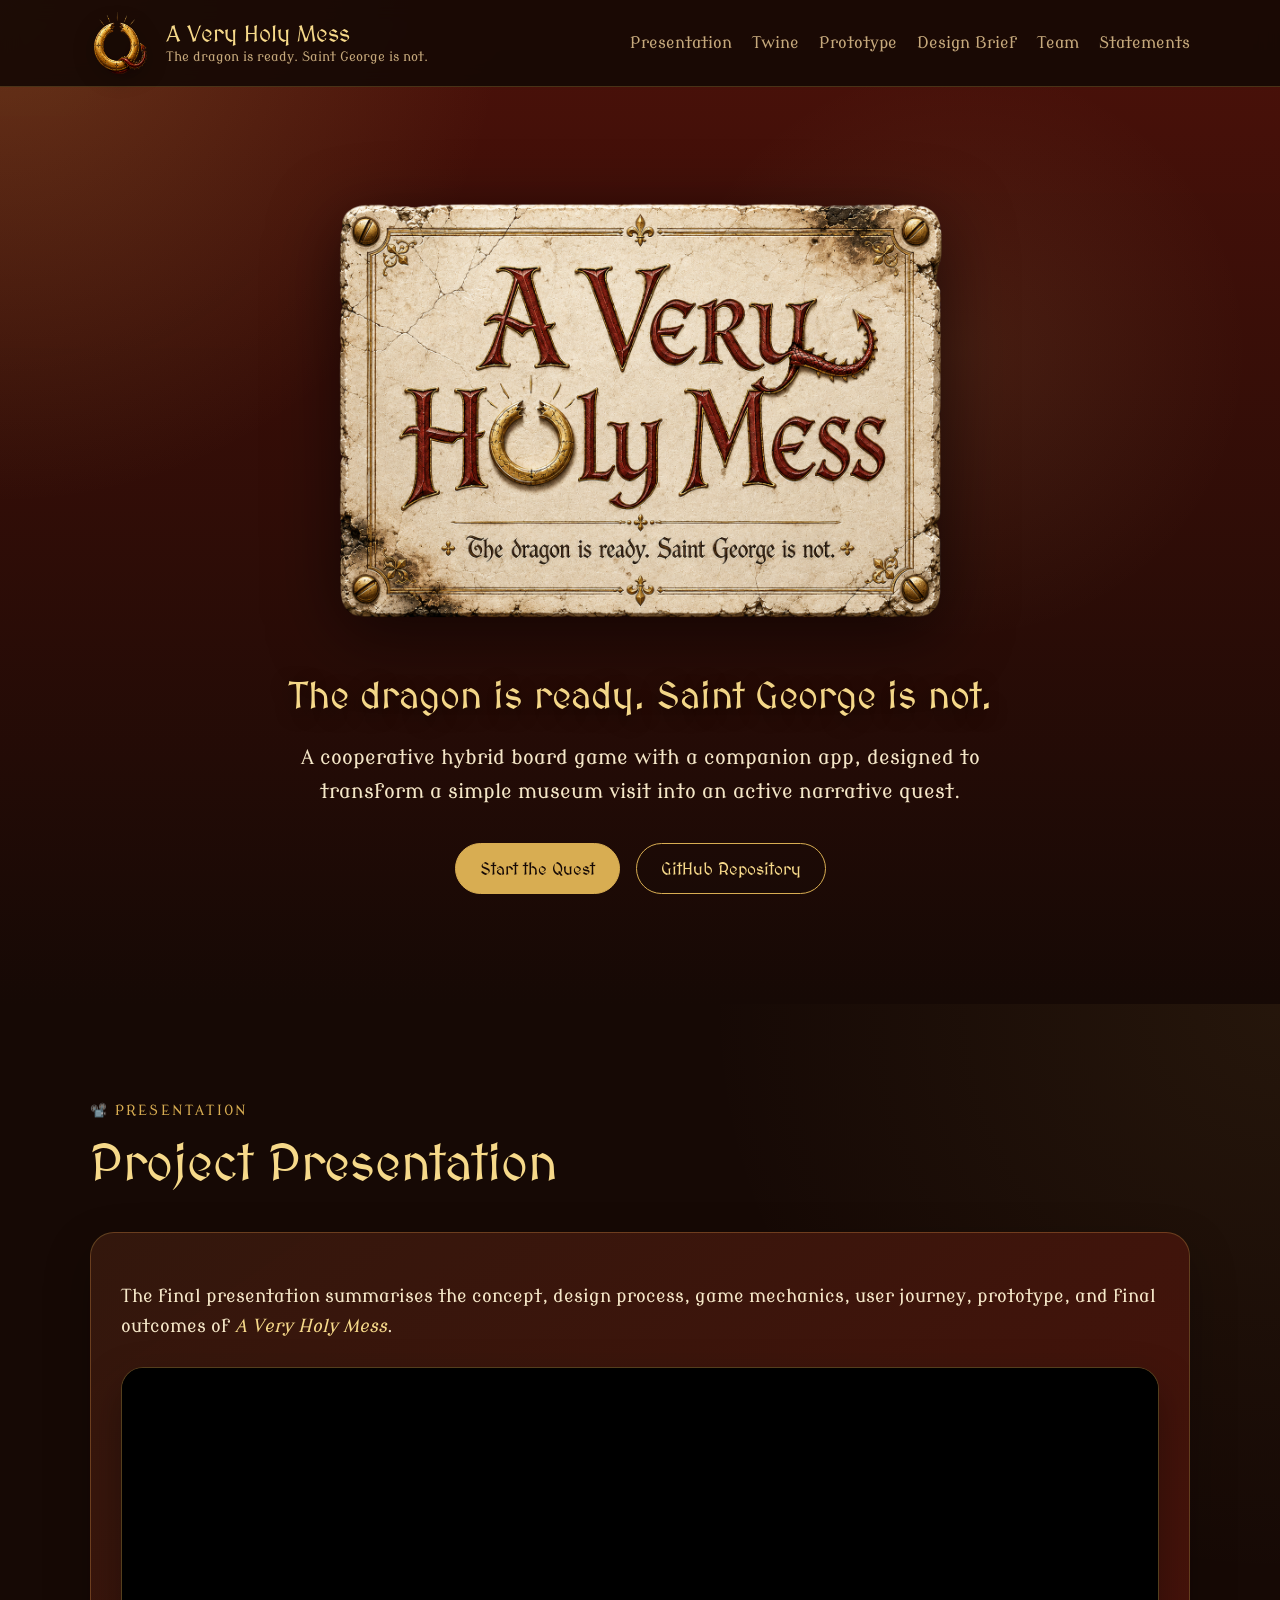
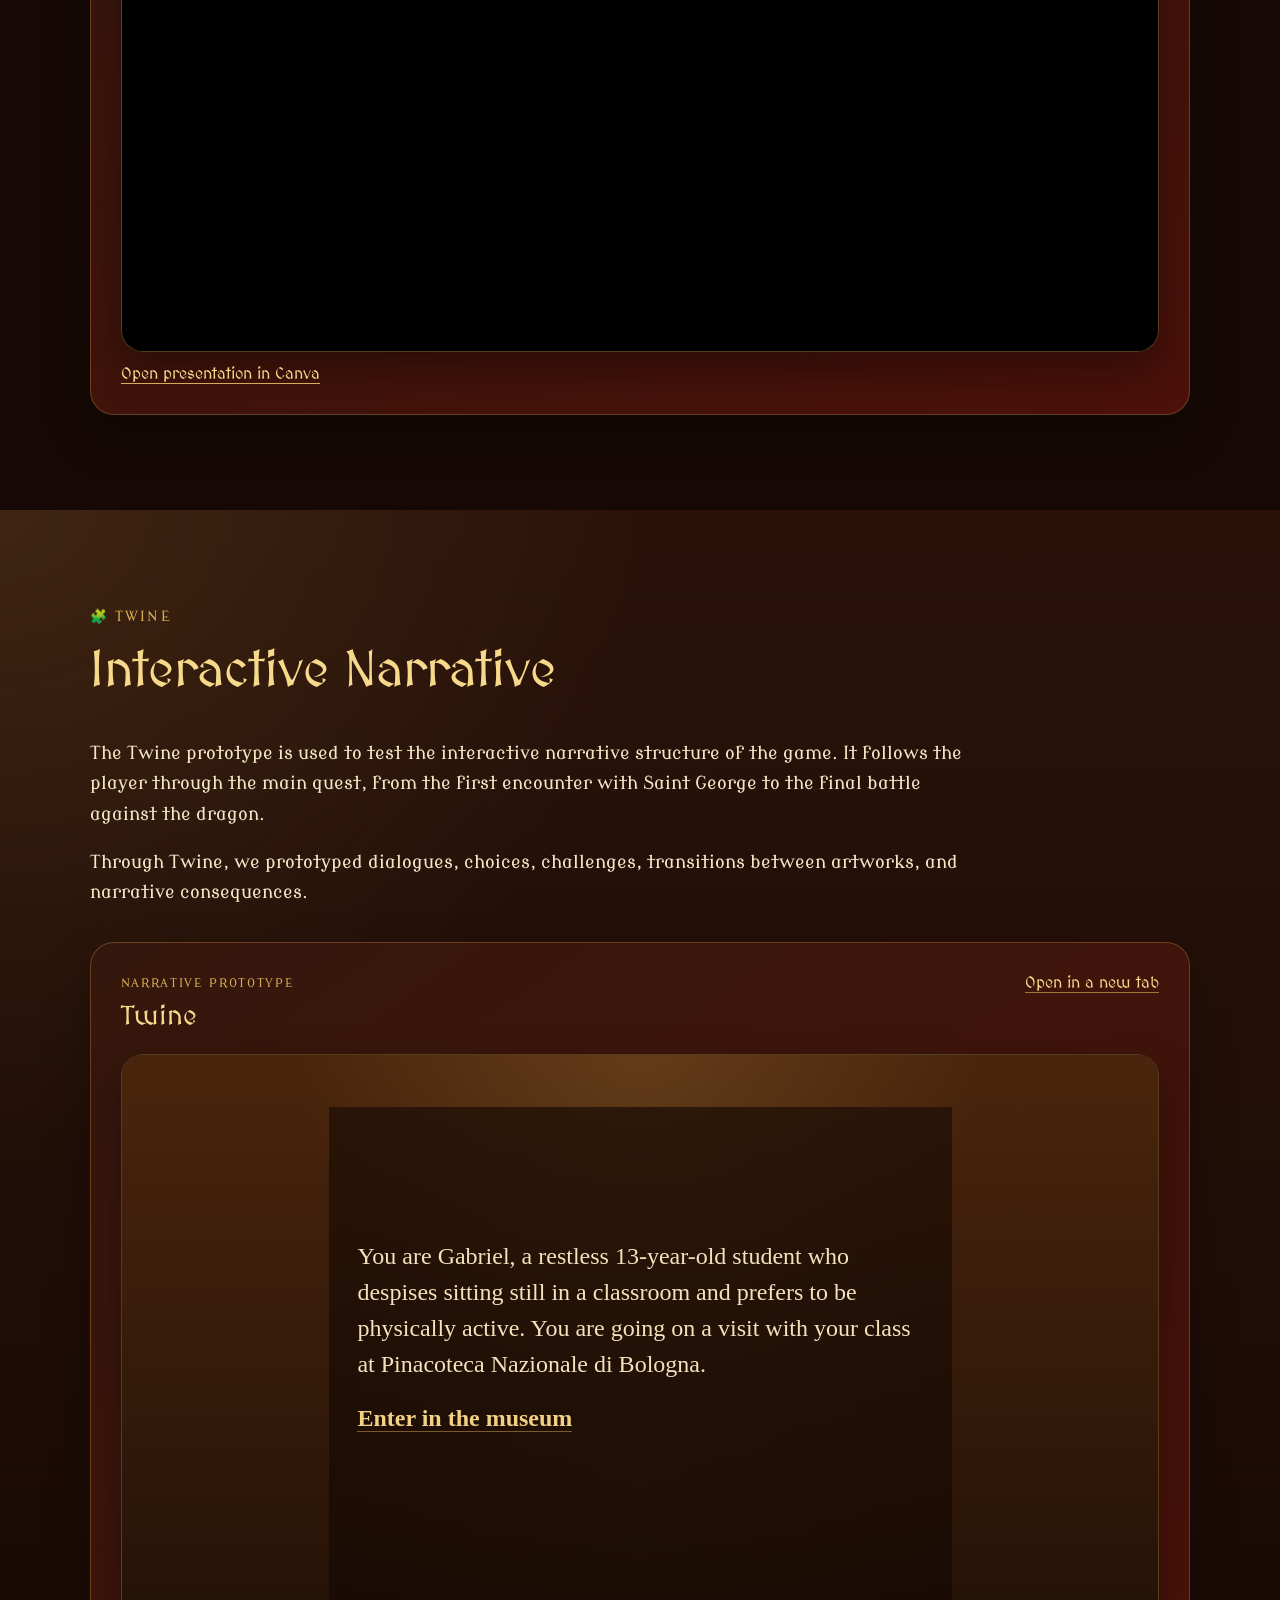
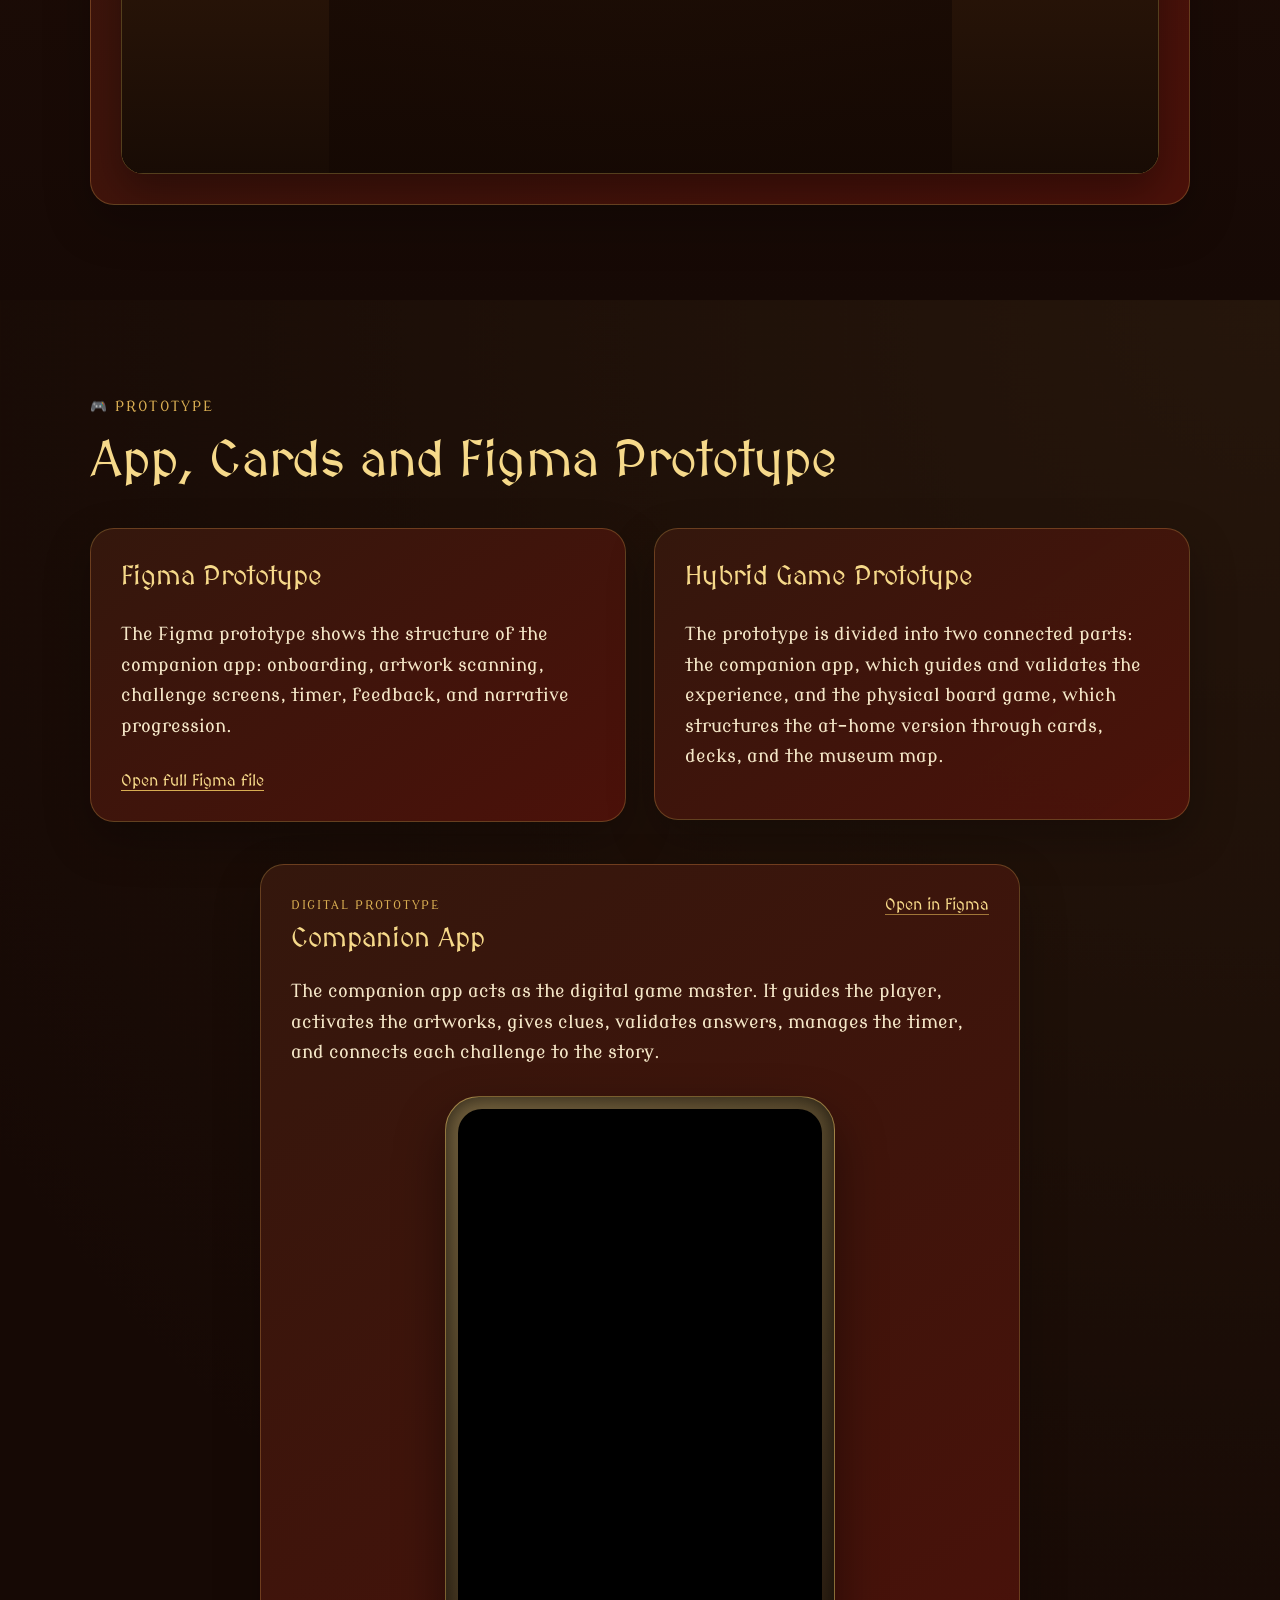
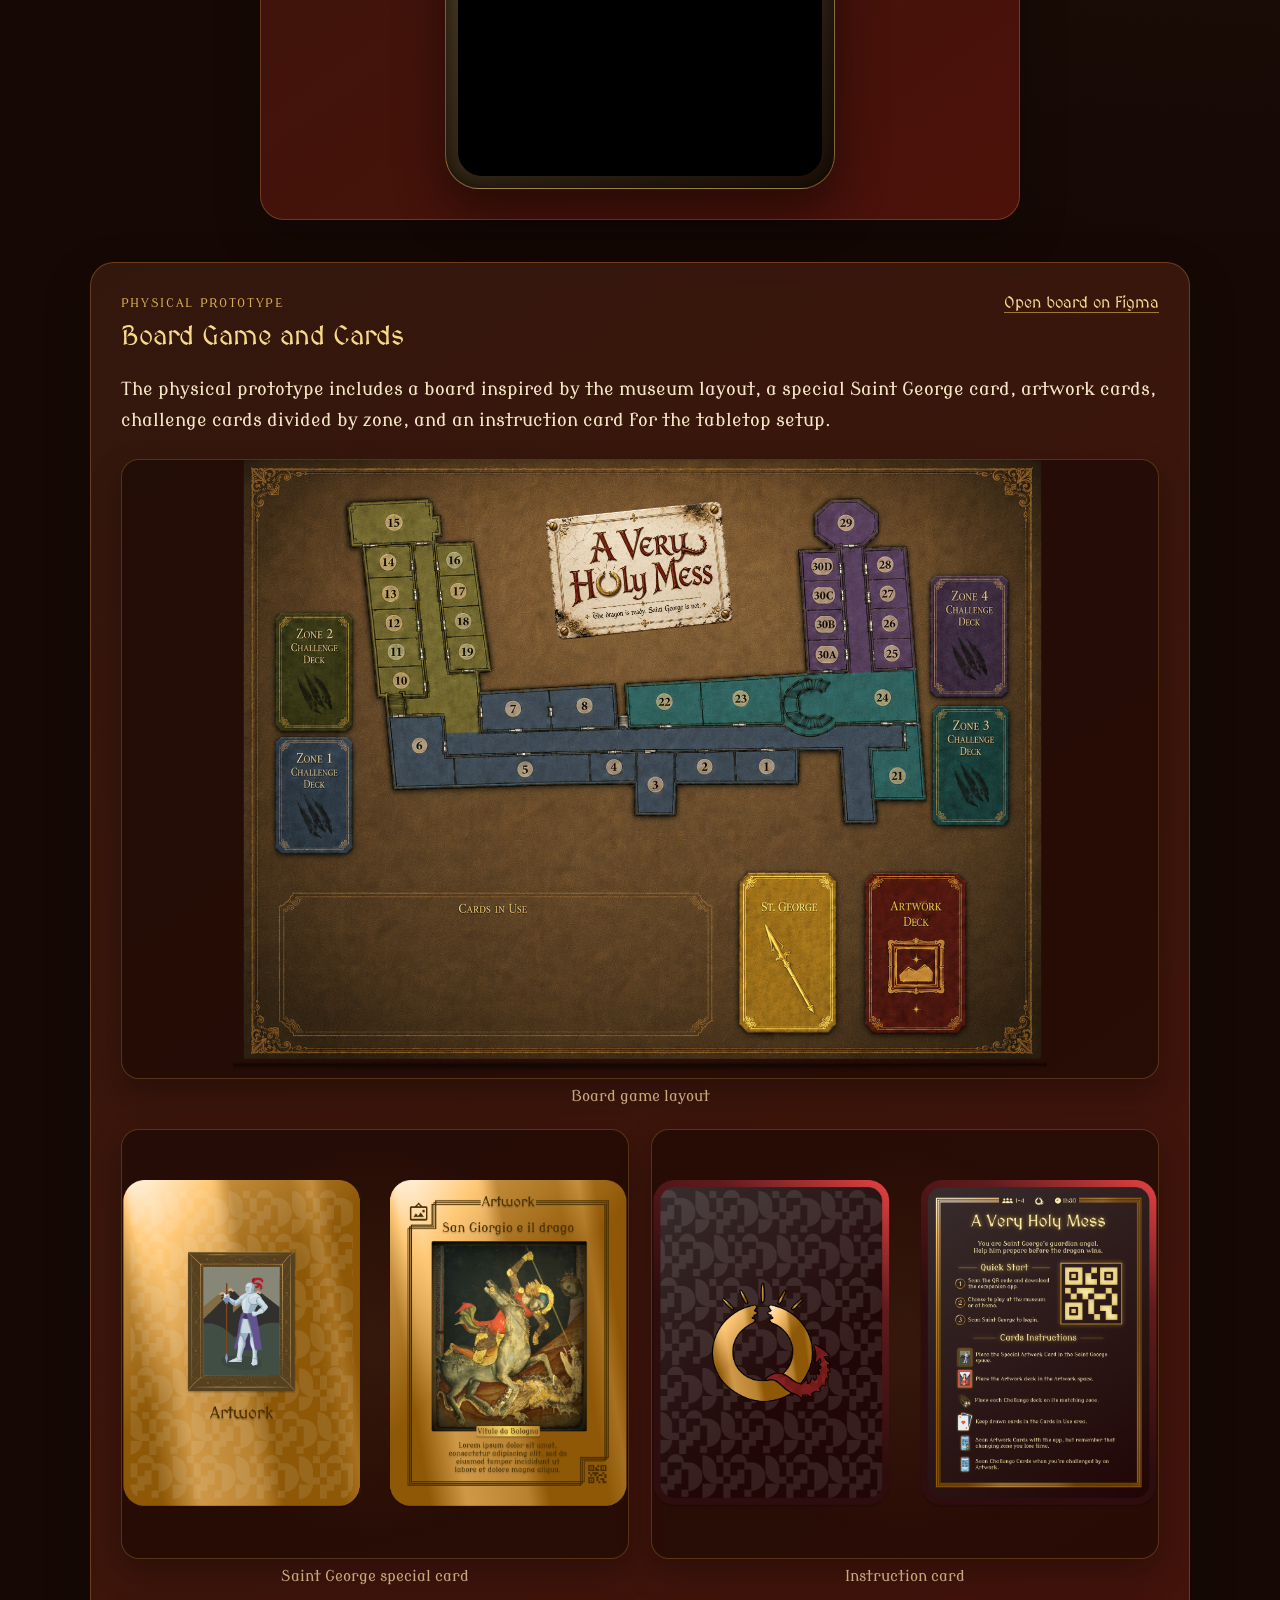
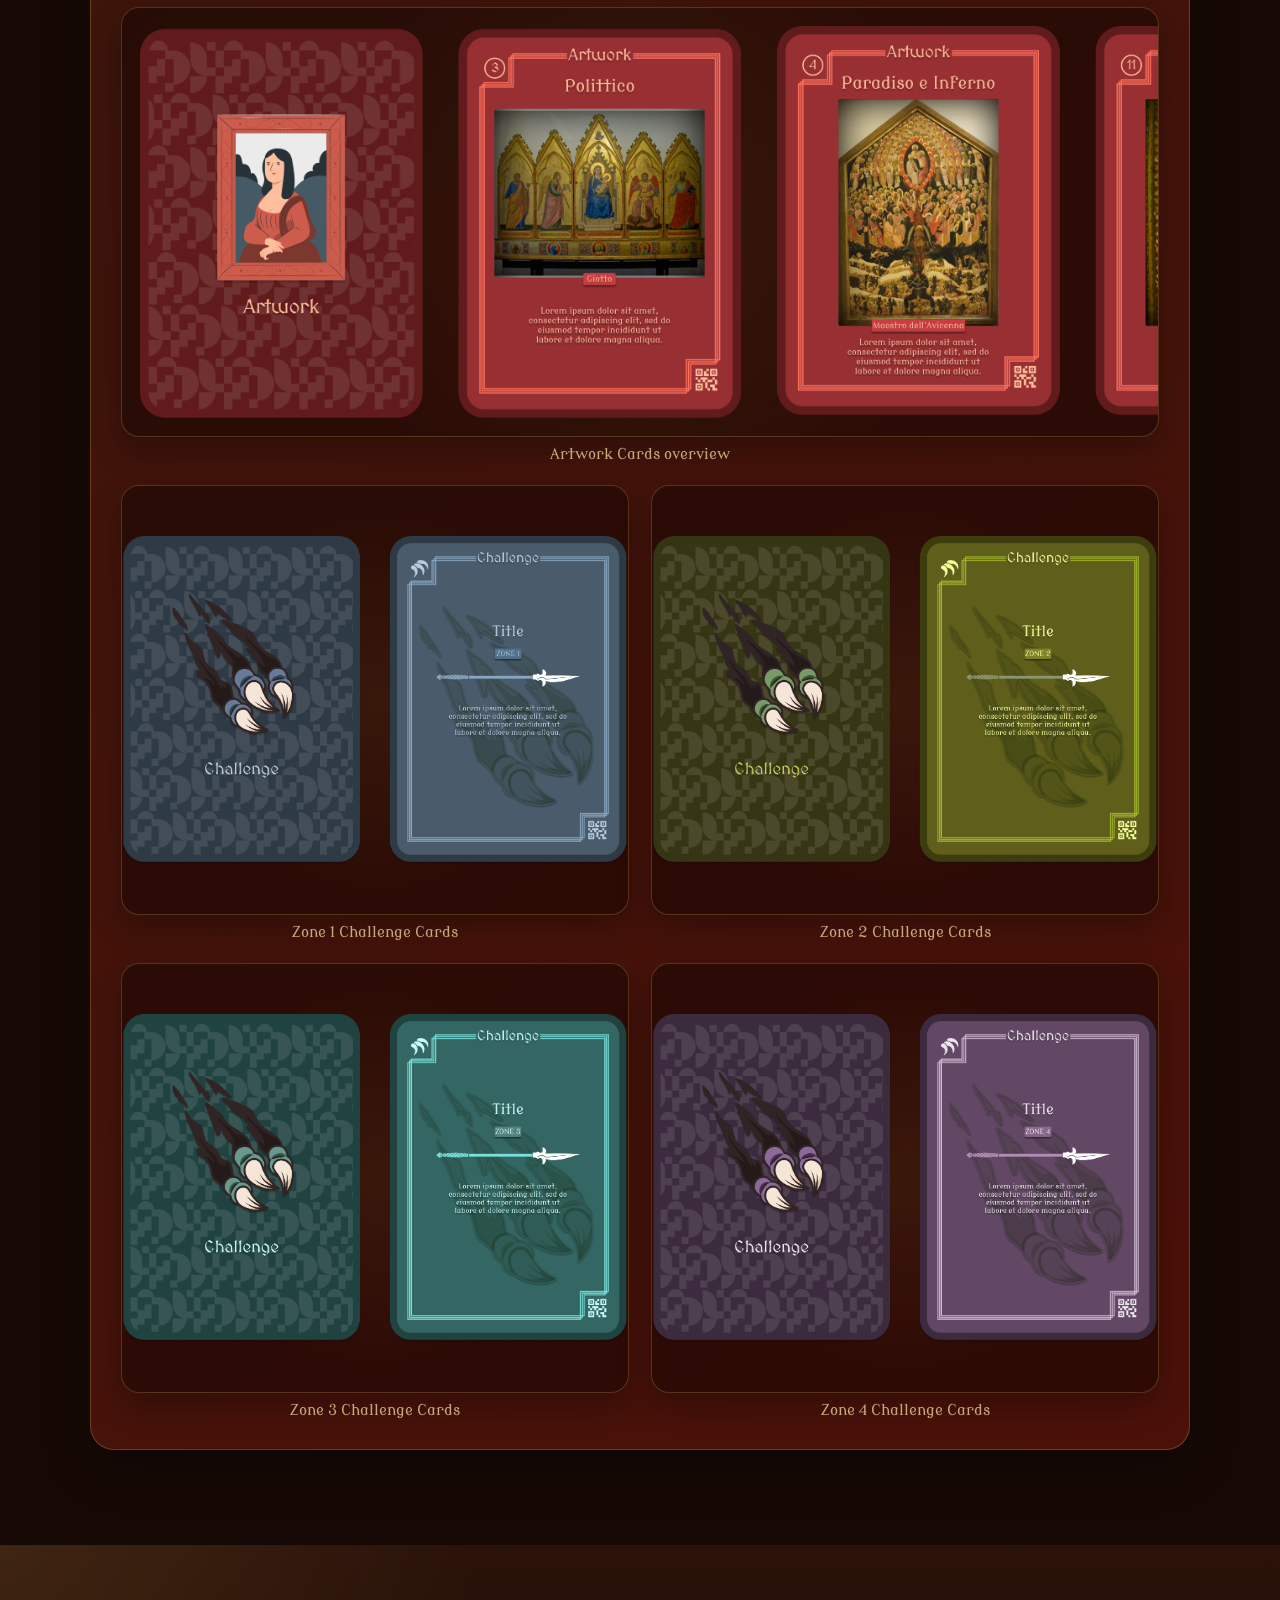
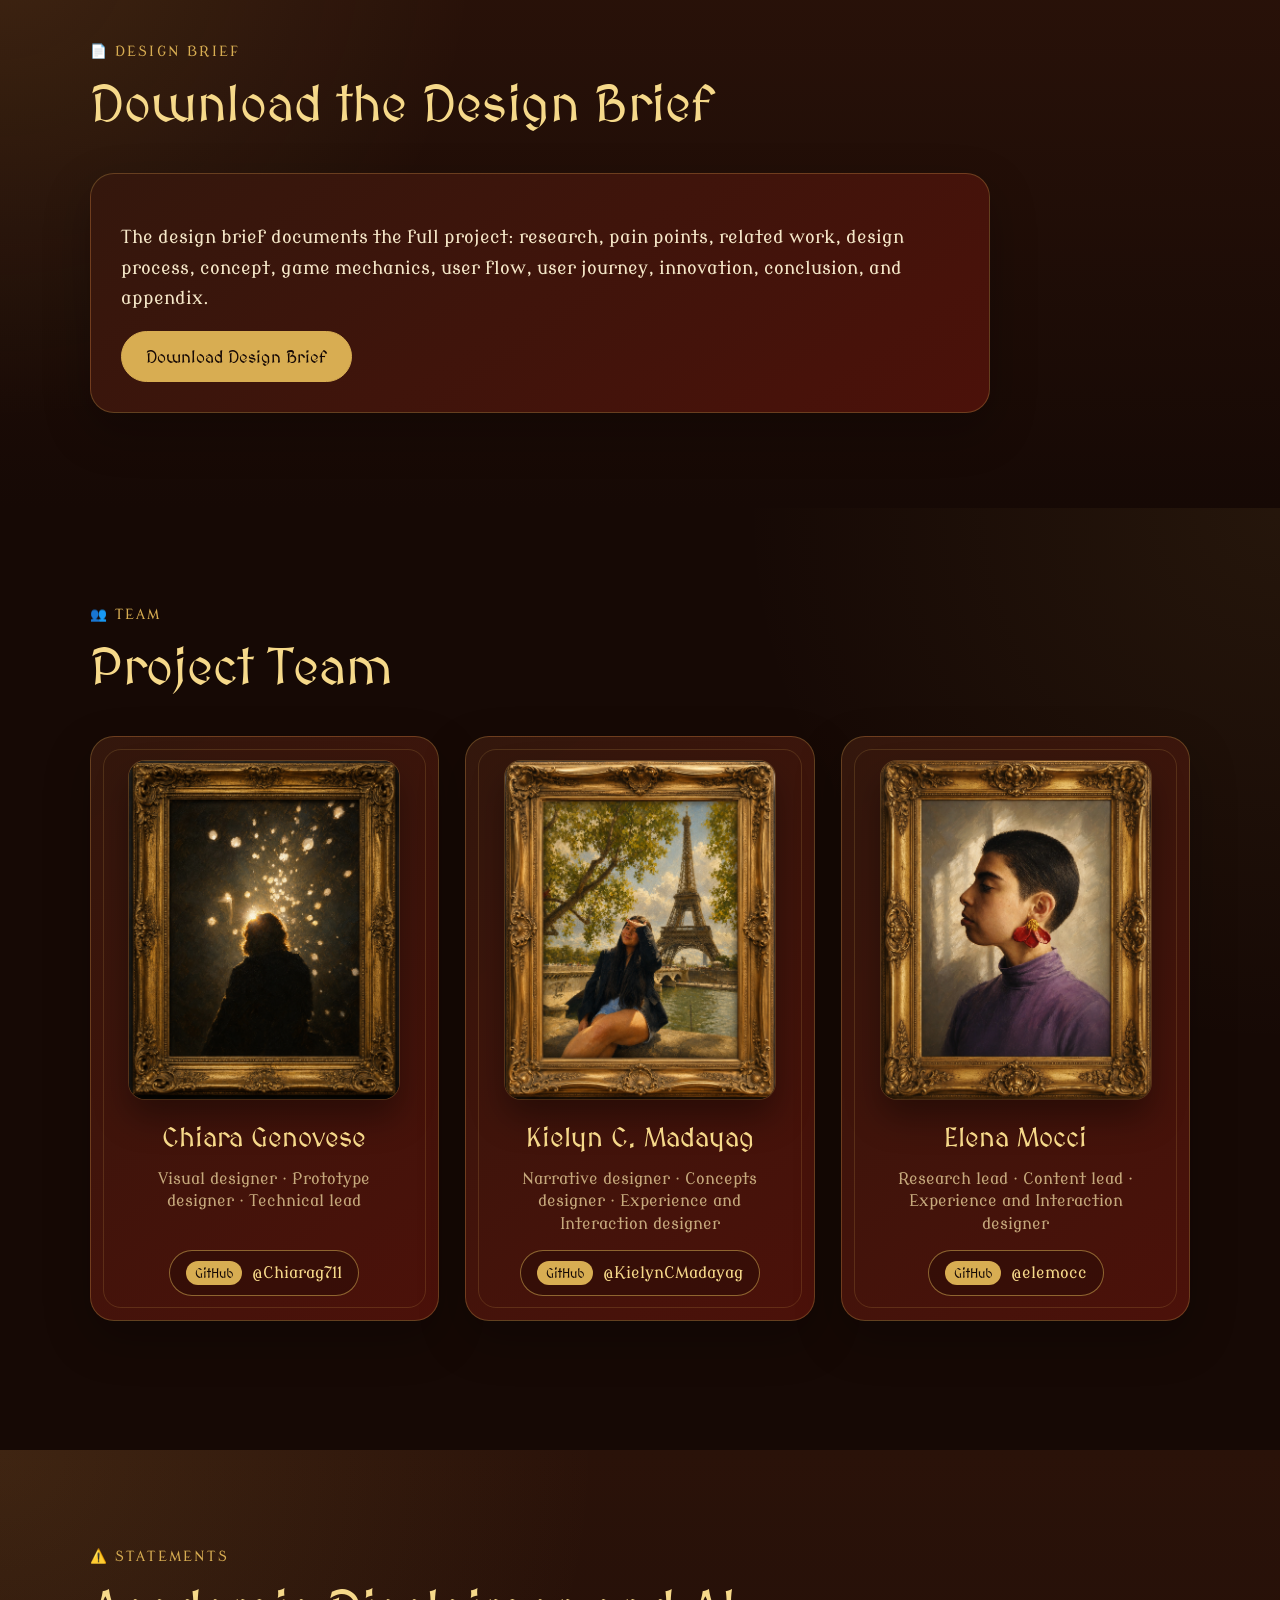
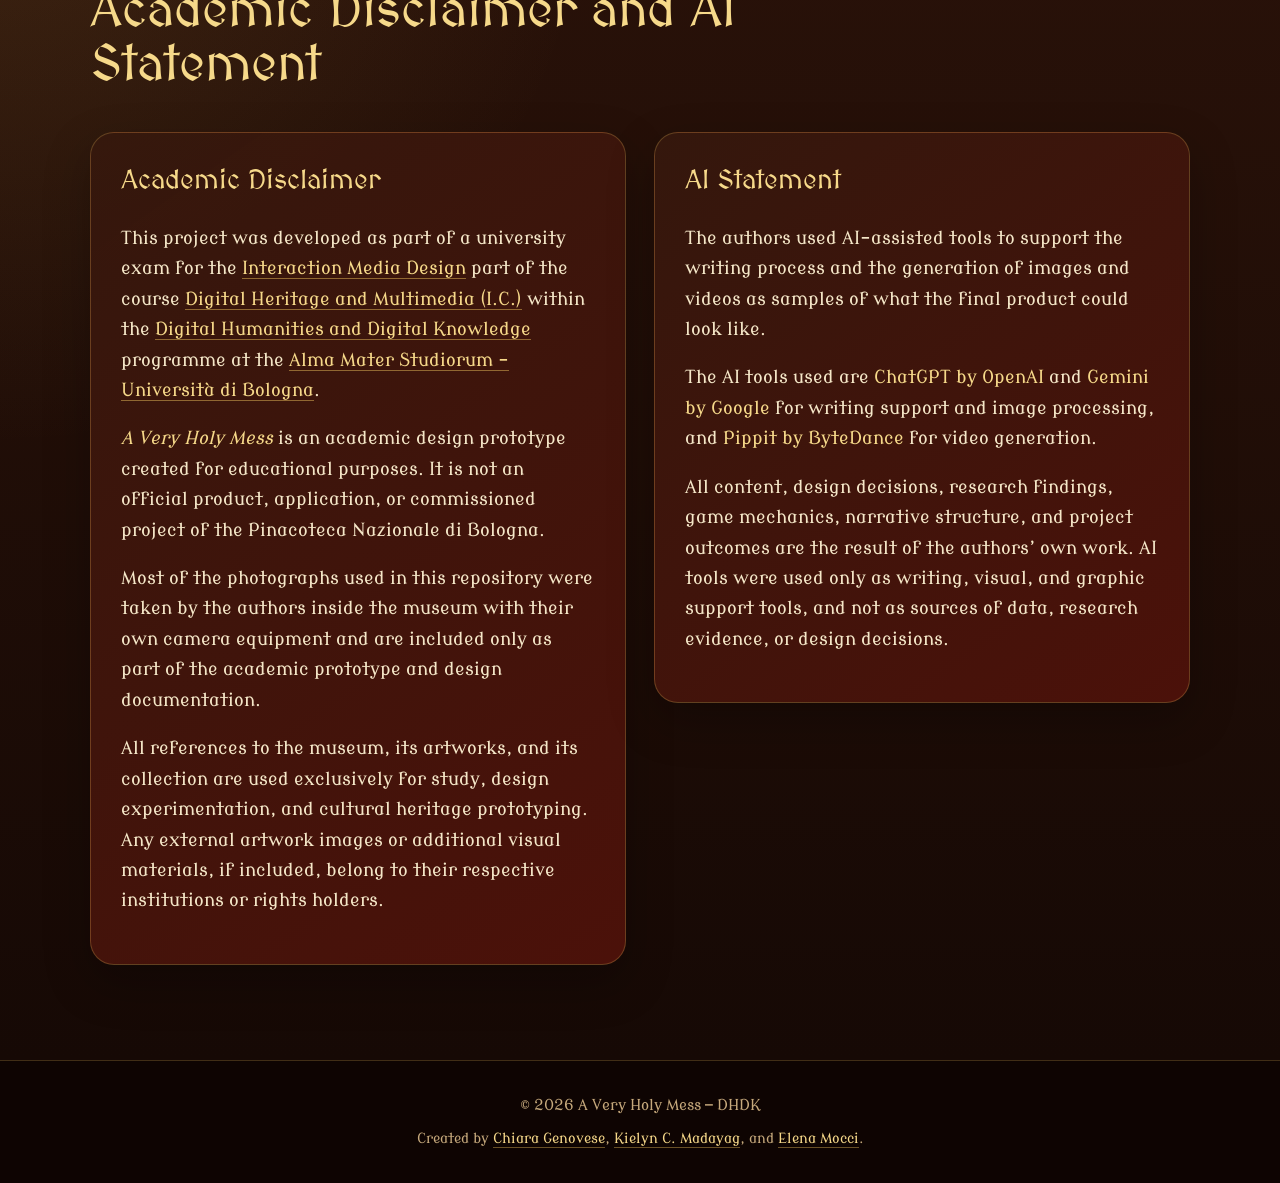
==== commit 21a67449: "Foto" ====
--- a/index.html
+++ b/index.html
@@ -379,6 +379,13 @@
 
       <div class="team-grid">
         <article class="team-card">
+          <div class="team-portrait">
+            <img
+              src="assets/img/team/chiara.png"
+              alt="Framed painted portrait of Chiara Genovese"
+            />
+          </div>
+
           <h3>Chiara Genovese</h3>
           <p class="team-role">Visual designer · Prototype designer · Technical lead</p>
 
@@ -395,6 +402,13 @@
         </article>
 
         <article class="team-card">
+          <div class="team-portrait">
+            <img
+              src="assets/img/team/kay.png"
+              alt="Framed painted portrait of Kielyn C. Madayag"
+            />
+          </div>
+
           <h3>Kielyn C. Madayag</h3>
           <p class="team-role">Narrative designer · Concepts designer · Experience and Interaction designer</p>
 
@@ -411,6 +425,13 @@
         </article>
 
         <article class="team-card">
+          <div class="team-portrait">
+            <img
+              src="assets/img/team/elena.png"
+              alt="Framed painted portrait of Elena Mocci"
+            />
+          </div>
+
           <h3>Elena Mocci</h3>
           <p class="team-role">Research lead · Content lead · Experience and Interaction designer</p>
 
--- a/assets/style.css
+++ b/assets/style.css
@@ -618,20 +618,21 @@
 .team-grid {
   display: grid;
   grid-template-columns: repeat(3, minmax(0, 1fr));
-  gap: 22px;
+  gap: 26px;
   margin-bottom: 34px;
 }
 
 .team-card {
   text-align: center;
-  min-height: 210px;
+  min-height: 100%;
   display: flex;
   flex-direction: column;
   align-items: center;
-  justify-content: center;
-  gap: 16px;
+  justify-content: flex-start;
+  gap: 14px;
   position: relative;
   overflow: hidden;
+  padding: 24px;
 }
 
 .team-card::before {
@@ -643,9 +644,41 @@
   pointer-events: none;
 }
 
+.team-portrait {
+  width: 100%;
+  max-width: 270px;
+  aspect-ratio: 4 / 5;
+  margin: 0 auto 8px;
+  border-radius: 16px;
+  overflow: hidden;
+  position: relative;
+  z-index: 1;
+  background: #0e0402;
+  box-shadow:
+    0 18px 34px rgba(0, 0, 0, 0.38),
+    0 0 0 1px rgba(216, 173, 82, 0.28);
+}
+
+.team-portrait img {
+  width: 100%;
+  height: 100%;
+  display: block;
+  object-fit: cover;
+}
+
 .team-card h3 {
   margin: 0;
-  font-size: 1.8rem;
+  font-size: 1.7rem;
+  position: relative;
+  z-index: 1;
+}
+
+.team-role {
+  max-width: 270px;
+  margin: 0;
+  color: var(--muted);
+  font-size: 0.98rem;
+  line-height: 1.45;
   position: relative;
   z-index: 1;
 }
@@ -655,7 +688,7 @@
   align-items: center;
   justify-content: center;
   gap: 10px;
-  margin-top: 4px;
+  margin-top: auto;
   padding: 10px 16px;
   border-radius: 999px;
   border: 1px solid rgba(216, 173, 82, 0.55);
@@ -837,6 +870,10 @@
     grid-template-columns: 1fr;
   }
 
+  .team-portrait {
+    max-width: 320px;
+  }
+
   .section {
     padding: 78px 7%;
   }
@@ -943,6 +980,18 @@
     padding: 24px;
   }
 
+  .presentation-card {
+    padding: 22px;
+  }
+
+  .canva-frame {
+    border-radius: 16px;
+  }
+
+  .team-portrait {
+    max-width: 260px;
+  }
+
   .twine-frame {
     height: 560px;
   }
@@ -974,14 +1023,4 @@
   .board-preview img {
     max-height: 360px;
   }
-
-  @media (max-width: 520px) {
-  .presentation-card {
-    padding: 22px;
-  }
-
-  .canva-frame {
-    border-radius: 16px;
-  }
-}
 }
